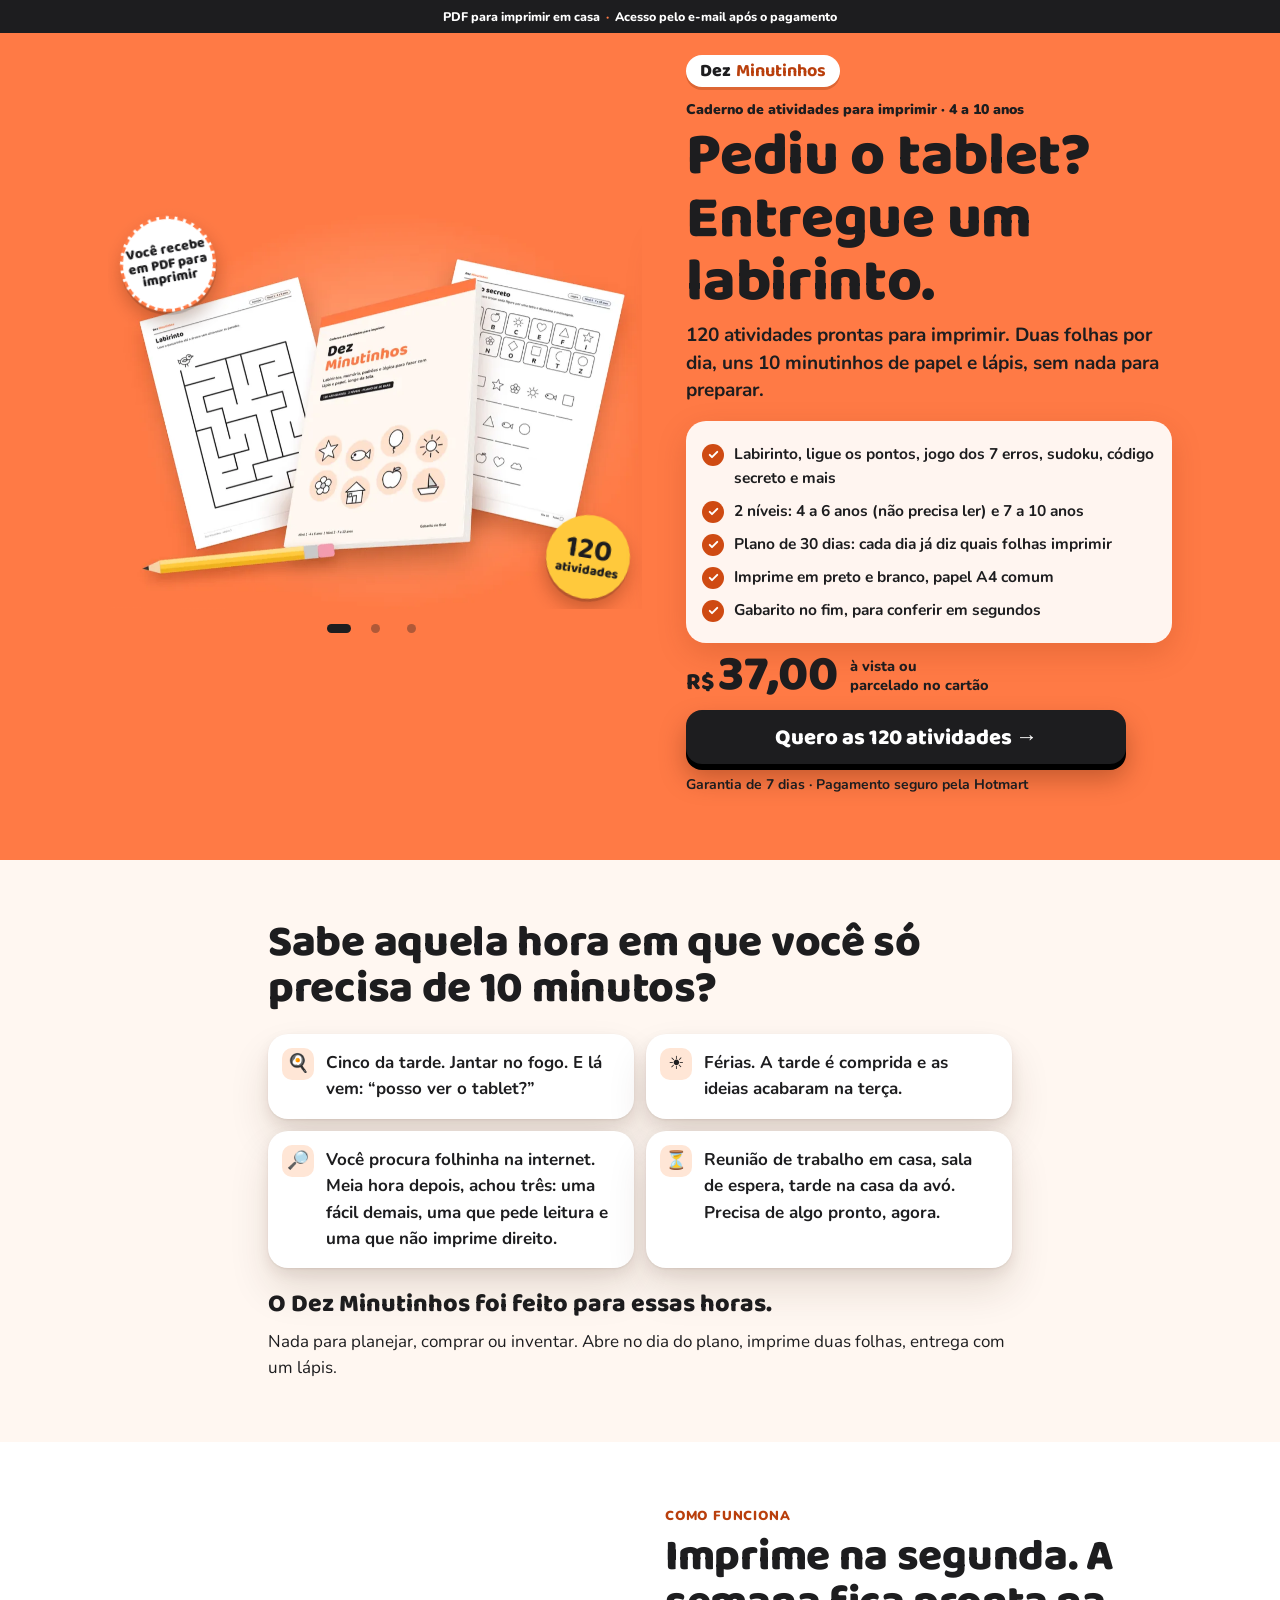
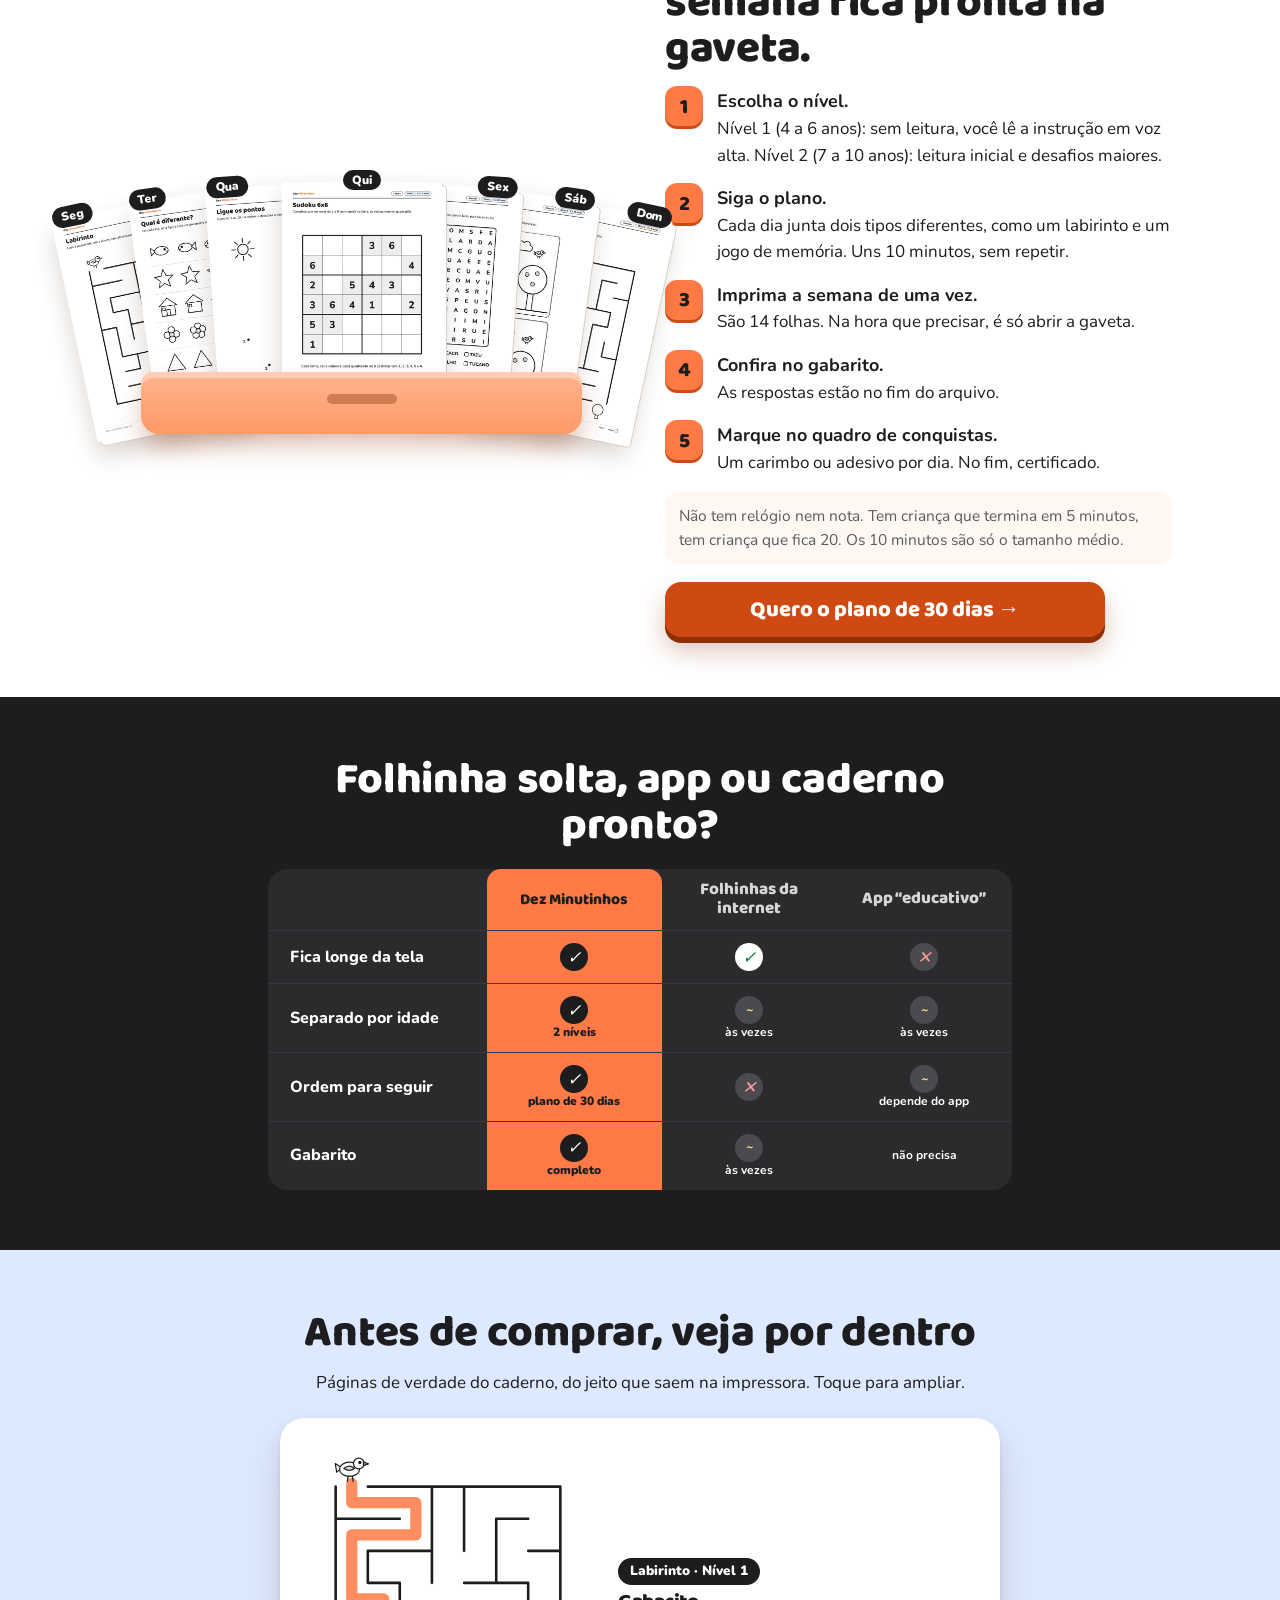
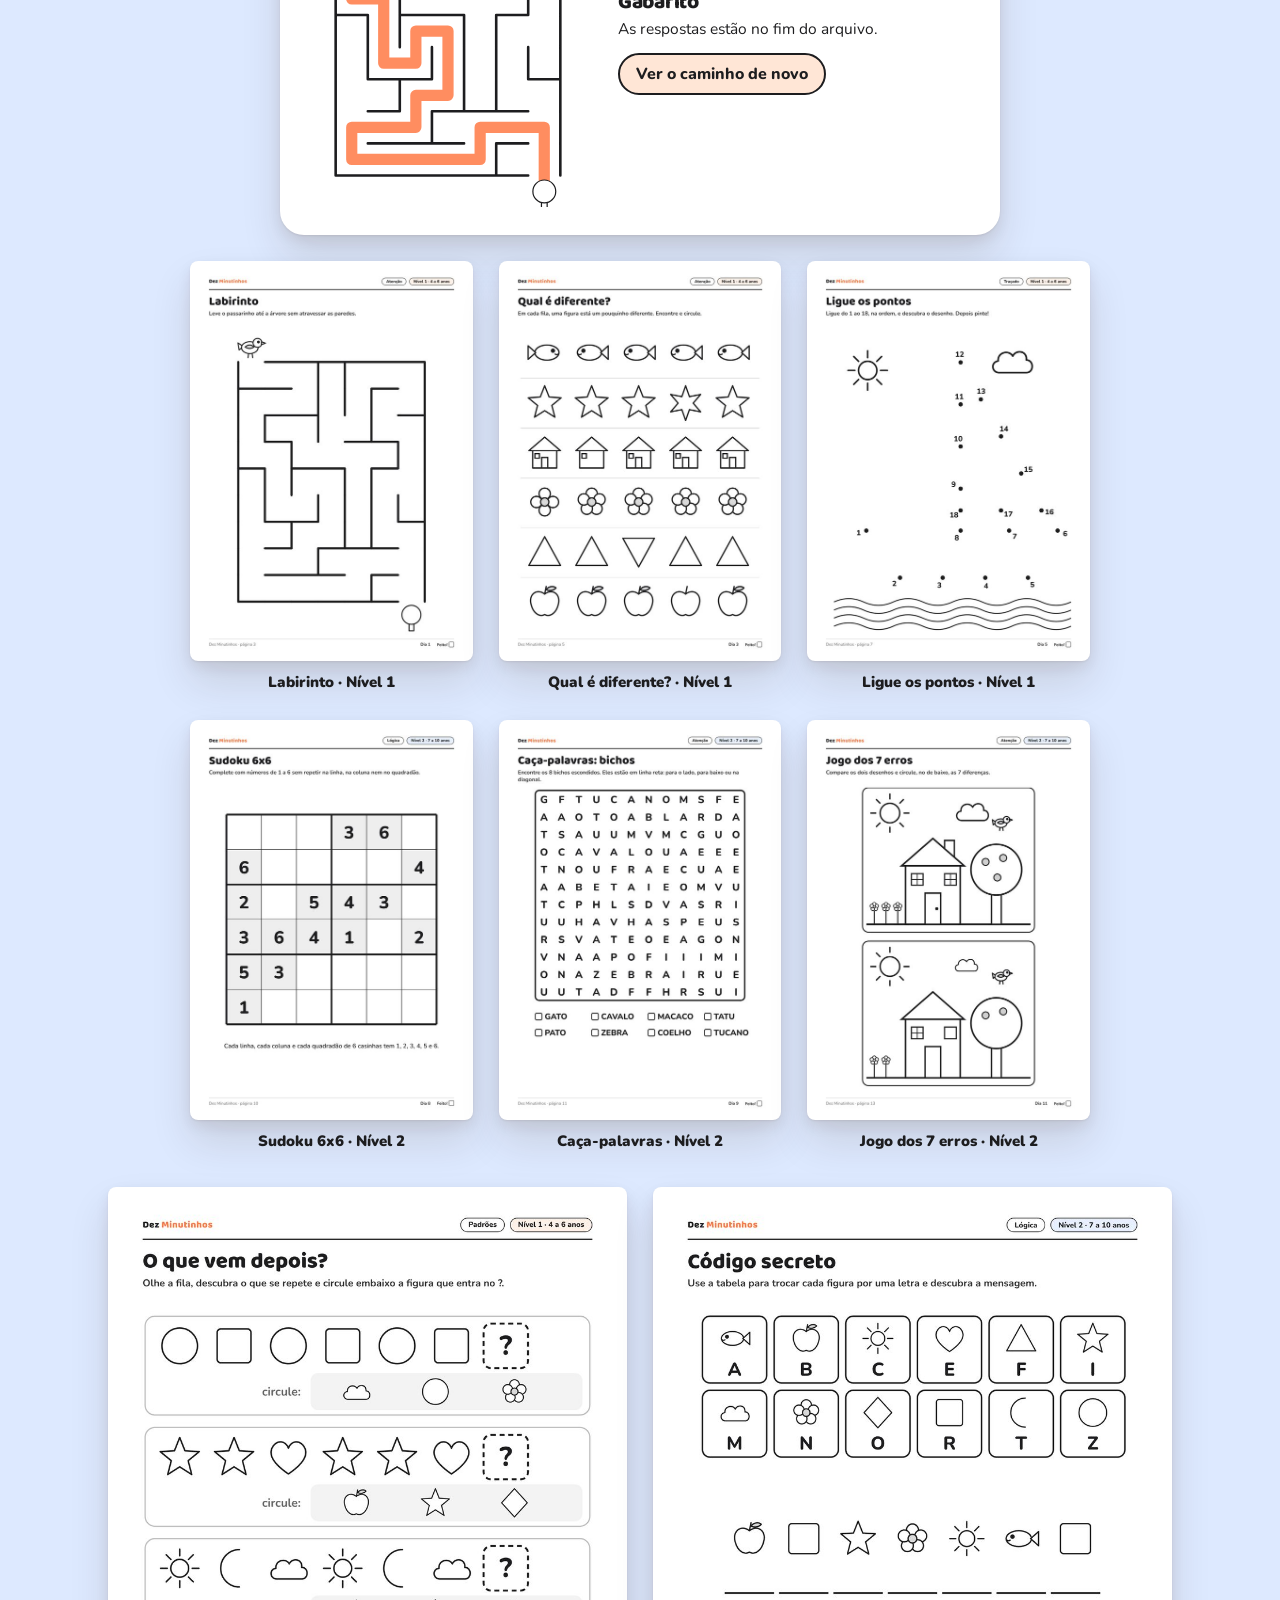
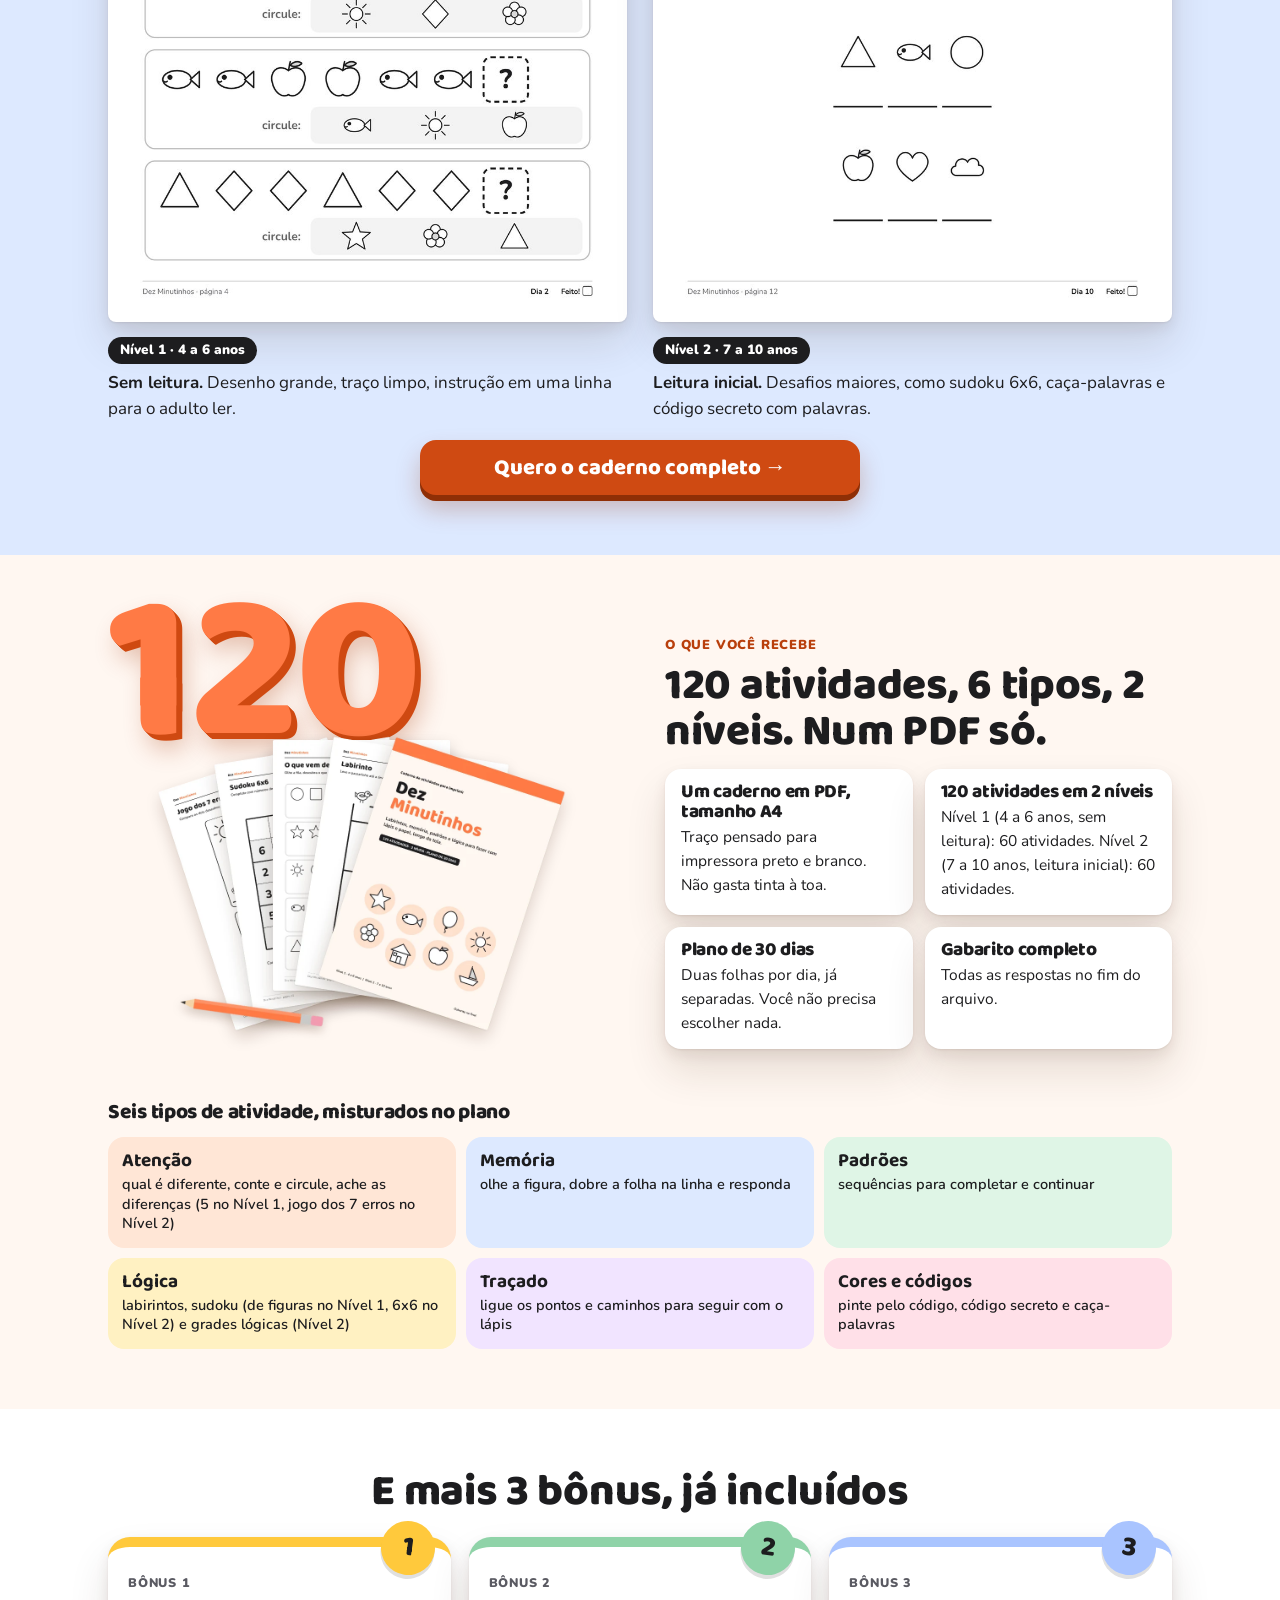
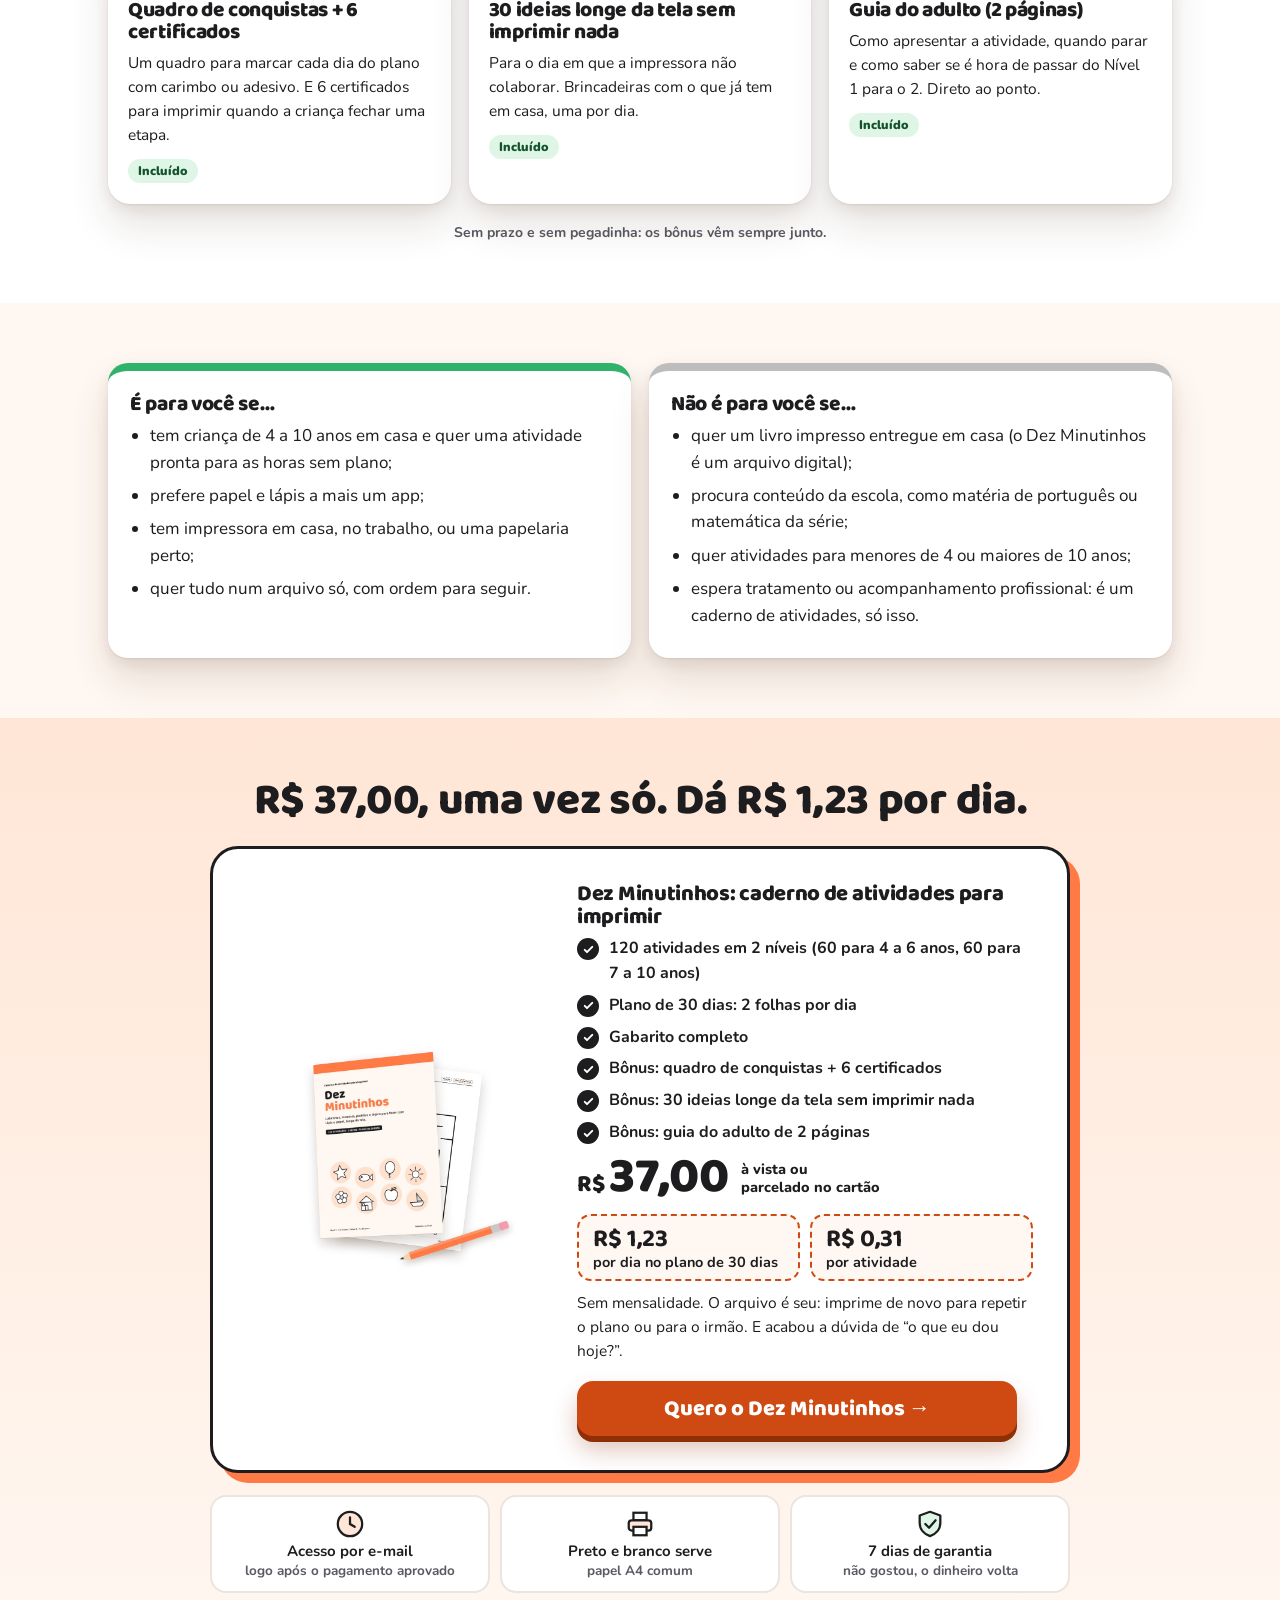
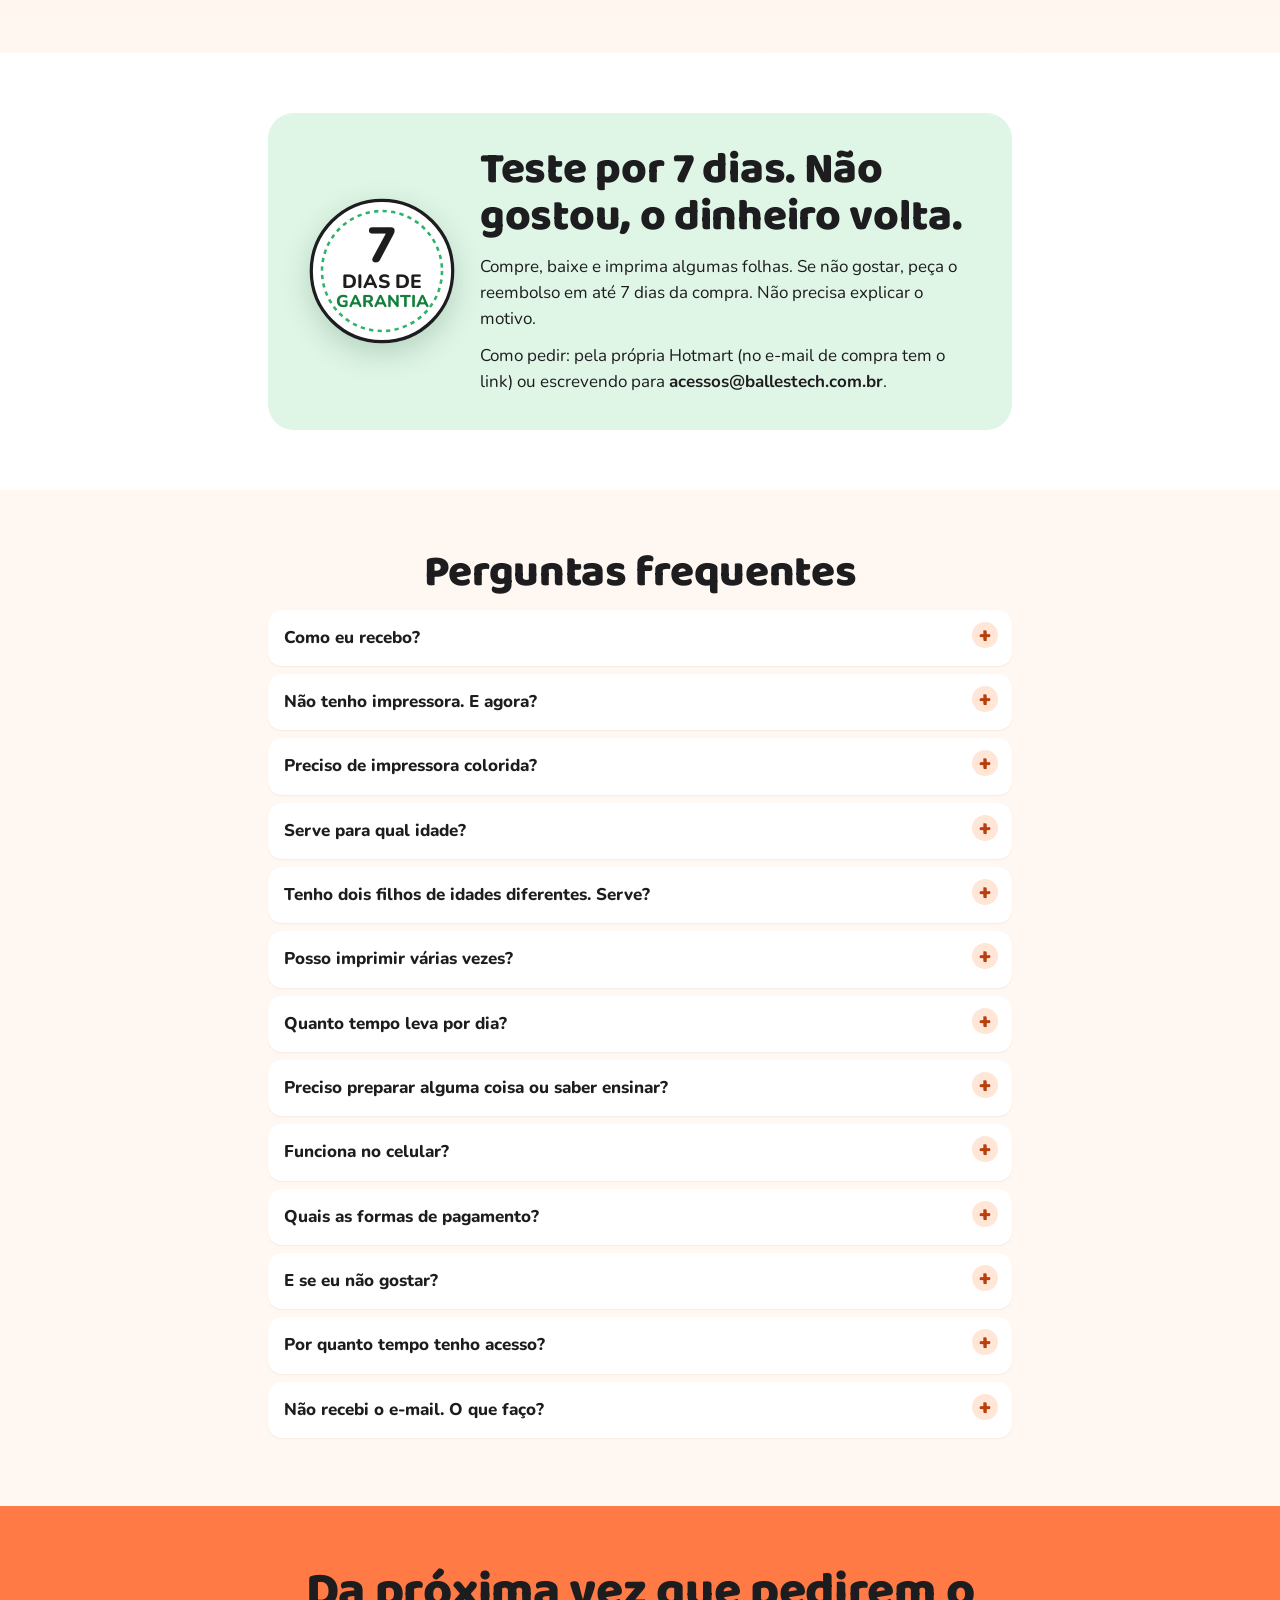
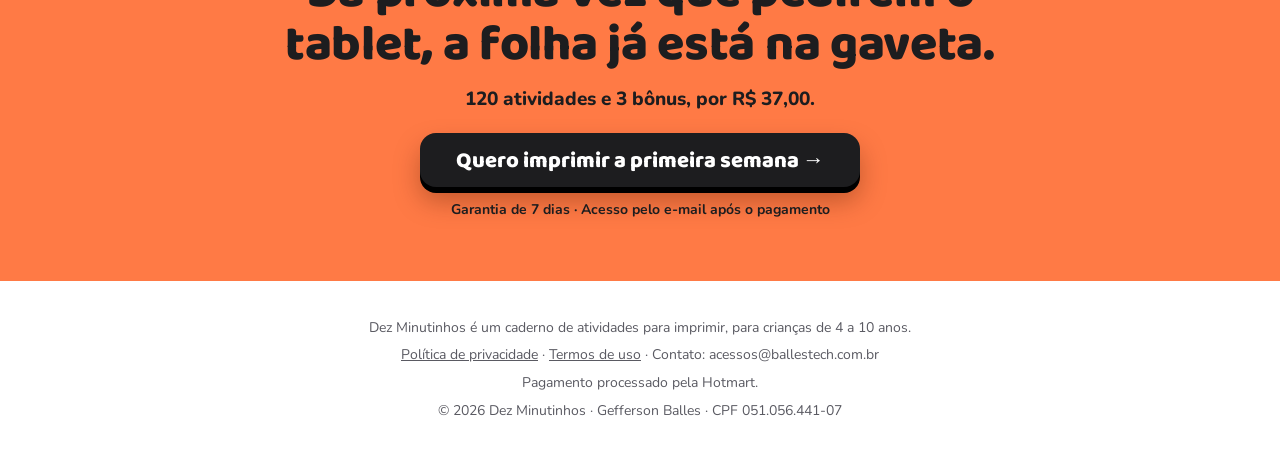
==== publicado/dez-minutinhos/index.html @ 77dcc43b "Dez Minutinhos: ajustes do Portão 2 (textos, LGPD, capas dos bumps, imagens Hotmart) Co-Authored-By:" ====
<!doctype html>
<html lang="pt-BR">
<head>
<meta charset="utf-8">
<meta name="viewport" content="width=device-width, initial-scale=1">
<title>Dez Minutinhos · 120 atividades para imprimir</title>
<meta name="description" content="Caderno em PDF com 120 atividades para imprimir em casa, em 2 níveis (4 a 6 e 7 a 10 anos), com plano de 30 dias e gabarito.">
<meta name="robots" content="noindex">
<meta property="og:title" content="Dez Minutinhos · 120 atividades para imprimir">
<meta property="og:description" content="Pediu o tablet? Entregue um labirinto. PDF para imprimir em casa, 2 níveis, plano de 30 dias.">
<meta property="og:image" content="img/mockup-pacote.png">
<meta name="theme-color" content="#ff7a45">
<link rel="preload" href="fontes/Baloo2.woff2" as="font" type="font/woff2" crossorigin>
<link rel="preload" href="fontes/Nunito.woff2" as="font" type="font/woff2" crossorigin>
<link rel="preload" href="img/heroi.webp" as="image" type="image/webp">
<!-- PIXEL META -->
<style>
@font-face{font-family:'Baloo 2';font-weight:400 800;font-display:swap;src:url('fontes/Baloo2.woff2') format('woff2')}
@font-face{font-family:'Nunito';font-weight:200 1000;font-display:swap;src:url('fontes/Nunito.woff2') format('woff2')}
:root{--lar:#ff7a45;--lar-esc:#cf4a12;--lar-txt:#b93f0c;--tinta:#1d1d1f;--cinza:#5a5a62;--creme:#fff7f1;--pes:#ffe6d6;--azul:#dde9ff;--menta:#dff5e6;--ama:#ffc93c;--borda:#ece4dd;--r:20px;
--sombra:0 1px 2px rgba(60,30,10,.08),0 6px 14px rgba(60,30,10,.08),0 22px 40px rgba(60,30,10,.12)}
*{box-sizing:border-box;margin:0;padding:0}
html{scroll-behavior:smooth;-webkit-text-size-adjust:100%}
body{font-family:'Nunito',system-ui,sans-serif;color:var(--tinta);background:#fff;font-size:17px;line-height:1.55;-webkit-font-smoothing:antialiased;overflow-x:hidden}
body.com-barra{padding-bottom:78px}
img,video{max-width:100%;height:auto;display:block}
.cont{max-width:1100px;margin:0 auto;padding:0 18px}
.estreito{max-width:780px}
h1,h2,h3{font-family:'Baloo 2',system-ui,sans-serif;line-height:1.05;letter-spacing:-.3px}
h2{font-size:clamp(29px,6.4vw,44px);font-weight:800;margin-bottom:14px}
h3{font-size:21px;font-weight:800}
p+p{margin-top:10px}
section{padding:60px 0;position:relative}
.centro{text-align:center}
.sobre{display:inline-block;font-weight:900;font-size:13px;letter-spacing:.8px;text-transform:uppercase;color:var(--lar-txt);margin-bottom:8px}
.creme{background:var(--creme)}
/* botões */
.botao{display:block;width:100%;max-width:440px;text-align:center;background:var(--lar-esc);color:#fff;text-decoration:none;font-family:'Baloo 2';font-weight:800;font-size:clamp(18.5px,4.9vw,22px);line-height:1.2;padding:15px 12px 13px;border-radius:16px;margin-top:18px;box-shadow:0 6px 0 #8f2f06,0 14px 24px rgba(143,47,6,.28);transition:transform .1s,box-shadow .1s}
.botao::after{content:" →"}
.botao:active{transform:translateY(5px);box-shadow:0 1px 0 #8f2f06}
.botao.esc{background:var(--tinta);box-shadow:0 6px 0 #000,0 14px 26px rgba(80,25,0,.35)}
.botao.esc:active{box-shadow:0 1px 0 #000}
.centro .botao{margin-left:auto;margin-right:auto}
.nota{font-size:14px;color:var(--cinza);font-weight:700;margin-top:12px}
.nota span{white-space:nowrap}
.check{list-style:none}
.check li{position:relative;padding-left:32px;margin:9px 0;font-weight:700}
.check li::before{content:"";position:absolute;left:0;top:2px;width:22px;height:22px;border-radius:50%;background:var(--tinta) url("data:image/svg+xml,%3Csvg xmlns='http://www.w3.org/2000/svg' viewBox='0 0 20 20'%3E%3Cpath d='M5 10.5l3 3 7-7' fill='none' stroke='white' stroke-width='2.6' stroke-linecap='round' stroke-linejoin='round'/%3E%3C/svg%3E") center/15px no-repeat}
/* faixa */
.faixa{background:var(--tinta);color:#fff;font-size:12.5px;font-weight:800;padding:7px 8px;text-align:center;white-space:nowrap;overflow:hidden;text-overflow:ellipsis}
.faixa i{font-style:normal;color:var(--lar);margin:0 6px}
/* topo */
.hero{background:var(--lar);padding:12px 0 34px;overflow:hidden}
.marca{display:inline-flex;background:#fff;border-radius:99px;padding:3px 14px 1px;font-family:'Baloo 2';font-weight:800;font-size:18px;box-shadow:0 3px 0 rgba(120,40,0,.25)}
.marca b{color:var(--lar-txt);margin-left:5px}
.hgrade{display:grid;gap:0 44px;grid-template-areas:"marca" "sobre" "h1" "sub" "gal" "compra" "lista";align-items:start}
.hgrade>*{min-width:0}
.hero .marca{grid-area:marca;justify-self:start;margin-bottom:12px}
.hero .sobre{grid-area:sobre;color:var(--tinta);font-size:14px;letter-spacing:0;text-transform:none;margin:0 0 4px}
.hero h1{grid-area:h1;font-size:clamp(33px,8.6vw,60px);font-weight:800}
.hero .sub{grid-area:sub;font-size:16.5px;font-weight:700;margin-top:8px;line-height:1.45}
.galeria{grid-area:gal;margin:10px -18px 0;position:relative}
.compra{grid-area:compra}
.hero .check{grid-area:lista;margin-top:22px;background:rgba(255,255,255,.92);border-radius:var(--r);padding:12px 16px;box-shadow:0 10px 30px rgba(120,40,0,.18)}
.hero .check li{font-size:15.5px}
.hero .check li::before{background-color:var(--lar-esc)}
@media(min-width:900px){
 .hero{padding:22px 0 64px}
 .hgrade{grid-template-columns:1.1fr 1fr;grid-template-areas:"gal marca" "gal sobre" "gal h1" "gal sub" "gal lista" "gal compra" "gal ."}
 .galeria{margin:0}
 .hero .check{margin-top:16px}
 .hero .sub{font-size:19px}
 .galeria{align-self:center}
}
.trilho{display:flex;overflow-x:auto;scroll-snap-type:x mandatory;scrollbar-width:none;overscroll-behavior-x:contain}
.trilho::-webkit-scrollbar{display:none}
.trilho>figure{flex:0 0 100%;scroll-snap-align:center;aspect-ratio:4/3;max-height:300px;display:flex;align-items:center;justify-content:center;position:relative;perspective:900px}
@media(min-width:900px){.trilho>figure{max-height:none}}
.trilho .pag{max-height:88%;width:auto;border-radius:6px;box-shadow:0 22px 40px rgba(110,35,0,.35);cursor:zoom-in}
.trilho video{max-height:92%;width:auto;border-radius:14px;box-shadow:0 22px 40px rgba(110,35,0,.3)}
.tilt{width:100%;height:100%;transform:rotateX(var(--rx,6deg)) rotateY(var(--ry,-10deg));transition:transform .5s cubic-bezier(.2,.8,.2,1);will-change:transform}
.tilt img{width:100%;height:100%;object-fit:contain;animation:flutua 5s ease-in-out infinite}
@keyframes flutua{50%{transform:translateY(-6px)}}
.adesivo{position:absolute;z-index:2;font-family:'Baloo 2';font-weight:800;line-height:1.05;text-align:center;border-radius:50%;display:flex;align-items:center;justify-content:center;box-shadow:0 3px 0 rgba(0,0,0,.15),0 10px 18px rgba(80,25,0,.3)}
.ad-pdf{left:12px;top:8px;width:96px;height:96px;background:#fff;font-size:14px;transform:rotate(-10deg);border:3px dashed var(--lar)}
.ad-120{right:12px;bottom:10px;width:84px;height:84px;background:var(--ama);font-size:13px;transform:rotate(9deg)}
.ad-120 b{display:block;font-size:30px;line-height:.9}
.pontos{display:flex;justify-content:center;gap:8px;margin-top:6px}
.pontos button{width:28px;height:28px;border:0;background:none;cursor:pointer;display:flex;align-items:center;justify-content:center}
.pontos button::after{content:"";width:9px;height:9px;border-radius:9px;background:rgba(29,29,31,.35);transition:width .2s}
.pontos button[aria-current=true]::after{width:24px;background:var(--tinta)}
.preco-linha{display:flex;align-items:flex-end;gap:12px;margin-top:10px;flex-wrap:wrap}
.valor{font-family:'Baloo 2';font-weight:800;font-size:50px;line-height:.9}
.valor small{font-size:24px;margin-right:3px}
.cond{font-weight:800;font-size:14.5px;line-height:1.25;padding-bottom:4px}
.hero .botao{margin-top:12px}
.hero .nota{color:var(--tinta);margin-top:10px}
/* situações */
.situacoes{display:grid;gap:12px;margin:22px 0}
@media(min-width:760px){.situacoes{grid-template-columns:1fr 1fr}}
.situacoes p{background:#fff;border-radius:var(--r);padding:16px 18px 16px 58px;margin:0;font-weight:700;position:relative;box-shadow:var(--sombra)}
.situacoes p::before{content:attr(data-i);position:absolute;left:14px;top:14px;width:32px;height:32px;border-radius:10px;background:var(--pes);display:flex;align-items:center;justify-content:center;font-size:18px}
.destaque{font-family:'Baloo 2';font-size:25px;font-weight:800;line-height:1.15}
/* como funciona / semana */
.dois{display:grid;gap:30px;align-items:center}
.dois>*{min-width:0}
@media(min-width:900px){.dois{grid-template-columns:1fr 1fr;gap:50px}}
.semana{position:relative;height:230px;margin:0 auto;max-width:480px;--esp:33px;--w:100px}
@media(min-width:900px){.semana{height:330px;--esp:62px;--w:160px}}
.semana .f{position:absolute;bottom:26px;left:50%;width:var(--w);margin-left:calc(var(--w) / -2);transform-origin:50% 100%;transition:transform .8s cubic-bezier(.2,.8,.2,1),opacity .5s;transform:translateY(40px);opacity:0}
.semana .f img{border-radius:4px;box-shadow:4px 4px 0 #fff,4px 4px 0 1px #d8cfc6,0 14px 24px rgba(60,30,10,.2);background:#fff}
.semana .f span{position:absolute;top:-12px;left:50%;transform:translateX(-50%);background:var(--tinta);color:#fff;font-weight:900;font-size:12px;border-radius:99px;padding:1px 9px}
.semana.ver .f{opacity:1;transform:translateX(calc((var(--i) - 3) * var(--esp))) translateY(calc(var(--d) * 1px)) rotate(calc((var(--i) - 3) * 4deg))}
.semana .f:nth-child(1){--i:0;--d:18;z-index:1}.semana .f:nth-child(2){--i:1;--d:8;z-index:2}.semana .f:nth-child(3){--i:2;--d:2;z-index:3}.semana .f:nth-child(4){--i:3;--d:0;z-index:4}.semana .f:nth-child(5){--i:4;--d:2;z-index:3}.semana .f:nth-child(6){--i:5;--d:8;z-index:2}.semana .f:nth-child(7){--i:6;--d:18;z-index:1}
.semana .f:nth-child(-n+3) span{left:2px;transform:none}.semana .f:nth-child(n+5) span{left:auto;right:2px;transform:none}
.gaveta{position:absolute;left:4%;right:4%;bottom:0;height:62px;border-radius:12px 12px 18px 18px;background:linear-gradient(#ffb48f,#ff9a66);box-shadow:inset 0 6px 0 rgba(255,255,255,.35),0 14px 24px rgba(160,60,10,.25);z-index:5}
.gaveta::after{content:"";position:absolute;left:50%;top:22px;width:70px;height:10px;margin-left:-35px;border-radius:9px;background:rgba(120,40,0,.35)}
.passos{list-style:none;counter-reset:p}
.passos li{counter-increment:p;position:relative;padding-left:52px;margin:16px 0}
.passos li::before{content:counter(p);position:absolute;left:0;top:-2px;width:38px;height:38px;border-radius:12px;background:var(--lar);color:var(--tinta);font-family:'Baloo 2';font-weight:800;font-size:21px;display:flex;align-items:center;justify-content:center;padding-top:2px;box-shadow:0 3px 0 var(--lar-esc)}
.passos b{display:block;font-size:18px}
.obs{color:var(--cinza);background:var(--creme);border-radius:14px;padding:12px 14px;font-size:15.5px}
.video{margin-top:26px;border-radius:var(--r);overflow:hidden;background:var(--creme);box-shadow:var(--sombra)}
/* comparativo */
.escuro{background:var(--tinta);color:#fff}
.escuro .sobre{color:var(--lar)}
.comp{display:grid;grid-template-columns:1.25fr 1fr 1fr 1fr;margin-top:20px;border-radius:var(--r);overflow:hidden;background:#2b2b2e;font-size:14px;font-weight:800;text-align:center}
.comp>div{padding:12px 6px;border-bottom:1px solid #3a3a3e;display:flex;flex-direction:column;align-items:center;justify-content:center;gap:2px;min-width:0}
.comp .r{text-align:left;align-items:flex-start;padding-left:14px;font-size:14.5px}
.comp .cab{font-family:'Baloo 2';font-size:14.5px;line-height:1.1;color:#d6d6d6}
.comp .nos{background:var(--lar);color:var(--tinta)}
.comp .cab.nos{border-radius:14px 14px 0 0;font-size:15.5px}
.comp>div:nth-last-child(-n+4){border-bottom:0}
.si,.no,.av{width:28px;height:28px;border-radius:50%;display:flex;align-items:center;justify-content:center;font-size:17px;line-height:1}
.si{background:#fff;color:#14803c}.nos .si{background:var(--tinta);color:#fff}
.no{background:#4a4a4f;color:#ff9b9b}
.av{background:#4a4a4f;color:#ffd77a;font-size:13px}
.comp small{font-size:12px;font-weight:700;line-height:1.15}
.comp .nos small{font-weight:900}
@media(min-width:760px){.comp{font-size:16px}.comp .r{padding-left:22px;font-size:16px}.comp .cab{font-size:17px}}
/* por dentro */
.azul{background:var(--azul)}
.lab{display:grid;gap:14px 30px;align-items:center;background:#fff;border-radius:24px;padding:20px;box-shadow:var(--sombra);margin:22px auto 0;max-width:720px}
@media(min-width:760px){.lab{grid-template-columns:280px 1fr;padding:28px}}
.lab svg{width:100%;max-width:250px;margin:0 auto;display:block}
.lab p{font-size:15.5px;margin-top:4px}
.lab .sol{stroke-dasharray:1;stroke-dashoffset:1;opacity:.85}
.lab.ver .sol{transition:stroke-dashoffset 3.2s ease-in-out .3s;stroke-dashoffset:0}
.ver-gab{font:800 16px 'Nunito';background:var(--pes);border:2px solid var(--tinta);border-radius:99px;padding:8px 16px;margin-top:12px;cursor:pointer;color:var(--tinta)}
.carrossel{display:flex;gap:16px;overflow-x:auto;scroll-snap-type:x mandatory;padding:26px 18px 18px;margin:0 -18px;scrollbar-width:none;perspective:1200px}
.carrossel::-webkit-scrollbar{display:none}
.carrossel a{flex:0 0 80%;scroll-snap-align:center;text-decoration:none;color:var(--tinta)}
.carrossel img{border-radius:8px;background:#fff;box-shadow:var(--sombra)}
.carrossel span{display:block;font-weight:900;font-size:15px;margin-top:10px;text-align:center}
@media(min-width:760px){.carrossel{display:grid;grid-template-columns:repeat(3,1fr);gap:26px;overflow:visible;margin:0 auto;padding:26px 0 0;max-width:900px}}
.dica{font-size:13.5px;font-weight:800;color:var(--cinza);text-align:center}
@media(min-width:760px){.dica{display:none}}
.niveis{display:grid;gap:26px;margin-top:34px}
@media(min-width:760px){.niveis{grid-template-columns:1fr 1fr}}
.niveis img{border-radius:8px;box-shadow:var(--sombra);margin-bottom:14px;cursor:zoom-in;background:#fff}
.tag{display:inline-block;font-weight:900;font-size:13.5px;border-radius:99px;padding:3px 12px;margin-bottom:6px;background:var(--tinta);color:#fff}
/* recebe */
.cento{font-family:'Baloo 2';font-weight:800;font-size:clamp(120px,36vw,210px);line-height:.8;color:var(--lar);text-shadow:1px 1px 0 var(--lar-esc),2px 2px 0 var(--lar-esc),3px 3px 0 var(--lar-esc),4px 4px 0 var(--lar-esc),5px 5px 0 var(--lar-esc),6px 6px 0 var(--lar-esc),8px 14px 24px rgba(160,50,0,.3);letter-spacing:-4px}
.cento-l{font-family:'Baloo 2';font-weight:800;font-size:22px;line-height:1.1;margin-top:10px}
.pacote{position:relative}
.pacote .cento{position:absolute;left:0;top:-24px;z-index:1}
.pacote img{position:relative;z-index:2;margin-top:70px}
.cartoes{display:grid;gap:12px;margin-top:6px}
@media(min-width:620px){.cartoes{grid-template-columns:1fr 1fr}}
.cartoes div{background:#fff;border-radius:16px;padding:14px 16px;box-shadow:var(--sombra)}
.cartoes h3{font-size:19px;margin-bottom:2px}
.cartoes p{font-size:15.5px}
.tipos{display:grid;grid-template-columns:1fr 1fr;gap:10px;margin-top:14px}
@media(min-width:760px){.tipos{grid-template-columns:repeat(3,1fr)}}
.tipos div{border-radius:16px;padding:14px;font-size:14.5px;font-weight:600;line-height:1.35}
.tipos b{display:block;font-family:'Baloo 2';font-size:19px;line-height:1.1;margin-bottom:3px}
.tipos div:nth-child(1){background:var(--pes)}.tipos div:nth-child(2){background:var(--azul)}.tipos div:nth-child(3){background:var(--menta)}.tipos div:nth-child(4){background:#fff1c2}.tipos div:nth-child(5){background:#f1e4ff}.tipos div:nth-child(6){background:#ffe0e8}
/* bônus */
.bonus{display:grid;gap:18px;margin-top:22px}
@media(min-width:800px){.bonus{grid-template-columns:repeat(3,1fr)}}
.bonus>div{position:relative;background:#fff;border-radius:22px;padding:22px 20px 20px;box-shadow:var(--sombra);border-top:10px solid var(--c)}
.bonus .n{position:absolute;right:16px;top:-26px;width:54px;height:54px;border-radius:50%;background:var(--c);display:flex;align-items:center;justify-content:center;font-family:'Baloo 2';font-weight:800;font-size:28px;box-shadow:0 4px 0 rgba(0,0,0,.12);transform:rotate(8deg)}
.bonus .rot{font-weight:900;color:var(--cinza);font-size:12.5px;text-transform:uppercase;letter-spacing:.8px}
.bonus h3{margin:4px 0 8px}
.bonus p{font-size:15.5px}
.incluso{display:inline-block;background:var(--menta);color:#14532d;font-weight:900;font-size:12.5px;border-radius:99px;padding:2px 10px;margin-top:12px}
/* para quem */
.quem{display:grid;gap:18px}
@media(min-width:760px){.quem{grid-template-columns:1fr 1fr}}
.quem>div{border-radius:var(--r);padding:22px;box-shadow:var(--sombra)}
.quem .sim{background:#fff;border-top:8px solid #2fb36b}.quem .nao{background:#fff;border-top:8px solid #bdbdbd}
.quem h3{margin-bottom:8px}
.quem ul{padding-left:20px}.quem li{margin:7px 0}
/* oferta */
.oferta-sec{background:linear-gradient(var(--pes),var(--creme))}
.oferta{background:#fff;border:3px solid var(--tinta);border-radius:28px;padding:22px 20px 24px;box-shadow:10px 10px 0 var(--lar);display:grid;gap:8px 30px;max-width:860px;margin:22px auto 0}
.oferta>*{min-width:0}
@media(min-width:800px){.oferta{grid-template-columns:300px 1fr;padding:34px;align-items:center}}
.oferta .capa{perspective:900px;max-width:240px;margin:0 auto}@media(min-width:800px){.oferta .capa{max-width:300px}}
.oferta h3{font-size:22px;margin-bottom:6px}
.oferta .check li{font-size:16px;margin:7px 0}
.ancora{display:flex;gap:10px;flex-wrap:wrap;margin:14px 0 4px}
.ancora div{flex:1 1 0;min-width:0;background:var(--creme);border:2px dashed var(--lar-esc);border-radius:14px;padding:8px 14px;font-weight:700;font-size:14.5px;line-height:1.2}
.ancora b{font-family:'Baloo 2';font-size:25px;display:block}
.oferta .frase{font-size:15.5px;margin-top:10px}
.selos{display:grid;grid-template-columns:repeat(3,1fr);gap:10px;max-width:860px;margin:22px auto 0}
.selo{background:#fff;border:2px solid var(--borda);border-radius:16px;padding:12px 8px;text-align:center;font-size:13.5px;font-weight:700;color:var(--cinza);line-height:1.3}
.selo svg{width:30px;height:30px;margin:0 auto 4px;display:block}
.selo b{display:block;color:var(--tinta);font-size:15px;line-height:1.15;margin-bottom:2px}
/* garantia */
.garantia{display:grid;gap:18px;align-items:center;border-radius:26px;background:var(--menta);padding:26px}
@media(min-width:760px){.garantia{grid-template-columns:160px 1fr;padding:34px}}
.selo-g{width:150px;height:150px;margin:0 auto;filter:drop-shadow(0 10px 14px rgba(20,80,40,.2))}
/* faq */
details{background:#fff;border-radius:14px;margin:8px 0;box-shadow:0 1px 2px rgba(60,30,10,.06)}
summary{cursor:pointer;list-style:none;font-weight:800;font-size:17px;padding:15px 46px 15px 16px;position:relative}
summary::-webkit-details-marker{display:none}
summary::after{content:"+";position:absolute;right:14px;top:12px;width:26px;height:26px;border-radius:50%;background:var(--pes);font-family:'Baloo 2';font-size:22px;line-height:28px;text-align:center;color:var(--lar-txt)}
details[open] summary::after{content:"–"}
details>div{padding:0 16px 16px;color:#333}
details ul{padding-left:20px;margin:6px 0}
/* final */
.final{background:var(--lar);overflow:hidden}
.final h2{font-size:clamp(31px,7vw,50px)}
.final .linha{font-weight:800;font-size:19px}
.final .nota{color:var(--tinta)}
footer{padding:30px 0 34px;font-size:14px;color:var(--cinza);text-align:center}
footer a{color:var(--cinza)}
footer p{margin:6px 0}
/* barra */
.barra{position:fixed;left:0;right:0;bottom:0;background:#fff;border-top:1px solid var(--borda);box-shadow:0 -8px 24px rgba(0,0,0,.1);padding:9px 14px calc(9px + env(safe-area-inset-bottom));display:flex;align-items:center;gap:12px;z-index:9;transform:translateY(110%);transition:transform .25s}
.barra.ver{transform:none}
.barra .v{font-family:'Baloo 2';font-weight:800;font-size:25px;line-height:1;white-space:nowrap}
.barra .v small{display:block;font-family:'Nunito';font-size:11.5px;font-weight:800;color:var(--cinza);margin-top:2px}
.barra .botao{margin:0;padding:12px 10px 10px;font-size:19px;box-shadow:0 4px 0 #8f2f06;flex:1}
@media(min-width:900px){.barra{display:none}body.com-barra{padding-bottom:0}}
/* zoom */
#zoom{border:0;padding:0;background:transparent;max-width:100vw;max-height:100vh;width:100%;height:100%;margin:0}
#zoom::backdrop{background:rgba(20,14,10,.88)}
#zoom[open]{display:flex;align-items:center;justify-content:center}
#zoom img{max-width:94vw;max-height:88vh;width:auto;border-radius:6px;background:#fff}
#zoom button{position:fixed;top:12px;right:12px;font:900 16px 'Nunito';background:#fff;border:0;border-radius:99px;padding:10px 16px;cursor:pointer}
/* entradas */
.js .rev{opacity:0;transform:translateY(26px);transition:opacity .7s,transform .7s cubic-bezier(.2,.8,.2,1)}
.js .abre{opacity:0;transform:rotateY(-70deg);transform-origin:0 50%;transition:opacity .6s,transform .9s cubic-bezier(.2,.8,.2,1)}
.js .rev.ver,.js .abre.ver{opacity:1;transform:none}
.carrossel a:nth-child(2){transition-delay:.12s}.carrossel a:nth-child(3){transition-delay:.24s}.carrossel a:nth-child(5){transition-delay:.12s}.carrossel a:nth-child(6){transition-delay:.24s}
@media(prefers-reduced-motion:reduce){html{scroll-behavior:auto}*,*::before,*::after{animation:none!important;transition:none!important}
.js .rev,.js .abre,.semana .f{opacity:1!important;transform:none}.semana.ver .f,.semana .f{transform:translateX(calc((var(--i) - 3) * var(--esp))) translateY(calc(var(--d) * 1px)) rotate(calc((var(--i) - 3) * 4deg))}.tilt{transform:none!important}.lab .sol{stroke-dashoffset:0}}
</style>
</head>
<body>
<script>document.documentElement.className='js'</script>

<div class="faixa">PDF para imprimir em casa<i>·</i>Acesso pelo e-mail após o pagamento</div>

<header class="hero">
  <div class="cont hgrade">
    <div class="marca">Dez<b>Minutinhos</b></div>
    <p class="sobre">Caderno de atividades para imprimir · 4 a 10 anos</p>
    <h1>Pediu o tablet? Entregue um labirinto.</h1>
    <p class="sub">120 atividades prontas para imprimir. Duas folhas por dia, uns 10 minutinhos de papel e lápis, sem nada para preparar.</p>
    <div class="galeria">
      <div class="trilho" id="trilho">
        <figure>
          <div class="tilt" id="tilt"><img src="img/heroi.webp" width="960" height="720" alt="Caderno Dez Minutinhos impresso, com uma folha de labirinto e uma de código secreto" fetchpriority="high"></div>
          <div class="adesivo ad-pdf">Você recebe em PDF para imprimir</div>
          <div class="adesivo ad-120"><span><b>120</b>atividades</span></div>
        </figure>
        <figure><video muted loop playsinline preload="none" poster="img/folheando-poster.jpg" aria-label="O caderno Dez Minutinhos sendo folheado"><source src="img/folheando.mp4" type="video/mp4"></video></figure>
        <figure><img class="pag" data-zoom src="img/amostra-nivel2.jpg" width="900" height="1274" alt="Página de atividade do Nível 2, para 7 a 10 anos" loading="lazy"></figure>
      </div>
      <div class="pontos" id="pontos"><button aria-label="Caderno" aria-current="true"></button><button aria-label="Caderno sendo folheado"></button><button aria-label="Página do Nível 2"></button></div>
    </div>
    <div class="compra" id="compra-topo">
      <div class="preco-linha"><div class="valor"><small>R$</small>37,00</div><div class="cond">à vista ou<br>parcelado no cartão</div></div>
      <a class="botao esc" href="#preco">Quero as 120 atividades</a>
      <p class="nota"><span>Garantia de 7 dias</span> · <span>Pagamento seguro pela Hotmart</span></p>
    </div>
    <ul class="check">
      <li>Labirinto, ligue os pontos, jogo dos 7 erros, sudoku, código secreto e mais</li>
      <li>2 níveis: 4 a 6 anos (não precisa ler) e 7 a 10 anos</li>
      <li>Plano de 30 dias: cada dia já diz quais folhas imprimir</li>
      <li>Imprime em preto e branco, papel A4 comum</li>
      <li>Gabarito no fim, para conferir em segundos</li>
    </ul>
  </div>
</header>

<section class="creme">
  <div class="cont estreito">
    <h2 class="rev">Sabe aquela hora em que você só precisa de 10 minutos?</h2>
    <div class="situacoes">
      <p class="rev" data-i="🍳">Cinco da tarde. Jantar no fogo. E lá vem: “posso ver o tablet?”</p>
      <p class="rev" data-i="☀️">Férias. A tarde é comprida e as ideias acabaram na terça.</p>
      <p class="rev" data-i="🔎">Você procura folhinha na internet. Meia hora depois, achou três: uma fácil demais, uma que pede leitura e uma que não imprime direito.</p>
      <p class="rev" data-i="⏳">Reunião de trabalho em casa, sala de espera, tarde na casa da avó. Precisa de algo pronto, agora.</p>
    </div>
    <p class="destaque rev">O Dez Minutinhos foi feito para essas horas.</p>
    <p>Nada para planejar, comprar ou inventar. Abre no dia do plano, imprime duas folhas, entrega com um lápis.</p>
  </div>
</section>

<section>
  <div class="cont dois">
    <div>
      <div class="semana" id="semana" aria-hidden="true">
        <div class="f"><span>Seg</span><img src="img/dentro-1.jpg" width="600" height="849" alt="" loading="lazy"></div>
        <div class="f"><span>Ter</span><img src="img/dentro-2.jpg" width="600" height="849" alt="" loading="lazy"></div>
        <div class="f"><span>Qua</span><img src="img/dentro-3.jpg" width="600" height="849" alt="" loading="lazy"></div>
        <div class="f"><span>Qui</span><img src="img/dentro-4.jpg" width="600" height="849" alt="" loading="lazy"></div>
        <div class="f"><span>Sex</span><img src="img/dentro-5.jpg" width="600" height="849" alt="" loading="lazy"></div>
        <div class="f"><span>Sáb</span><img src="img/dentro-6.jpg" width="600" height="849" alt="" loading="lazy"></div>
        <div class="f"><span>Dom</span><img src="img/dentro-1.jpg" width="600" height="849" alt="" loading="lazy"></div>
        <div class="gaveta"></div>
      </div>
    </div>
    <div>
      <span class="sobre">Como funciona</span>
      <h2>Imprime na segunda. A semana fica pronta na gaveta.</h2>
      <ol class="passos">
        <li><b>Escolha o nível.</b>Nível 1 (4 a 6 anos): sem leitura, você lê a instrução em voz alta. Nível 2 (7 a 10 anos): leitura inicial e desafios maiores.</li>
        <li><b>Siga o plano.</b>Cada dia junta dois tipos diferentes, como um labirinto e um jogo de memória. Uns 10 minutos, sem repetir.</li>
        <li><b>Imprima a semana de uma vez.</b>São 14 folhas. Na hora que precisar, é só abrir a gaveta.</li>
        <li><b>Confira no gabarito.</b>As respostas estão no fim do arquivo.</li>
        <li><b>Marque no quadro de conquistas.</b>Um carimbo ou adesivo por dia. No fim, certificado.</li>
      </ol>
      <p class="obs">Não tem relógio nem nota. Tem criança que termina em 5 minutos, tem criança que fica 20. Os 10 minutos são só o tamanho médio.</p>
      <a class="botao" href="#preco">Quero o plano de 30 dias</a>
    </div>
  </div>
</section>

<section class="escuro">
  <div class="cont estreito">
    <h2 class="centro">Folhinha solta, app ou caderno pronto?</h2>
    <div class="comp rev" role="table" aria-label="Comparação entre Dez Minutinhos, folhinhas soltas da internet e app educativo">
      <div class="cab" role="columnheader"></div><div class="cab nos" role="columnheader">Dez Minutinhos</div><div class="cab" role="columnheader">Folhinhas da internet</div><div class="cab" role="columnheader">App “educativo”</div>
      <div class="r" role="rowheader">Fica longe da tela</div><div class="nos"><i class="si" aria-label="Sim">✓</i></div><div><i class="si" aria-label="Sim">✓</i></div><div><i class="no" aria-label="Não">✕</i></div>
      <div class="r" role="rowheader">Separado por idade</div><div class="nos"><i class="si" aria-label="Sim">✓</i><small>2 níveis</small></div><div><i class="av" aria-hidden="true">~</i><small>às vezes</small></div><div><i class="av" aria-hidden="true">~</i><small>às vezes</small></div>
      <div class="r" role="rowheader">Ordem para seguir</div><div class="nos"><i class="si" aria-label="Sim">✓</i><small>plano de 30 dias</small></div><div><i class="no" aria-label="Não">✕</i></div><div><i class="av" aria-hidden="true">~</i><small>depende do app</small></div>
      <div class="r" role="rowheader">Gabarito</div><div class="nos"><i class="si" aria-label="Sim">✓</i><small>completo</small></div><div><i class="av" aria-hidden="true">~</i><small>às vezes</small></div><div><small>não precisa</small></div>
    </div>
  </div>
</section>

<section class="azul" id="dentro">
  <div class="cont">
    <h2 class="centro">Antes de comprar, veja por dentro</h2>
    <p class="centro">Páginas de verdade do caderno, do jeito que saem na impressora. Toque para ampliar.</p>
    <div class="lab rev" id="lab">
      <svg viewBox="14 0 154 222" role="img" aria-label="Labirinto do Nível 1 com o caminho do gabarito"><path class="sol" d="M31.7,23L31.7,34.9 L71.2,34.9 L71.2,54.7 L31.7,54.7 L31.7,94.2 L51.4,94.2 L51.4,133.8 L71.2,133.8 L71.2,114 L91,114 L91,153.6 L71.2,153.6 L71.2,173.3 L31.7,173.3 L31.7,193.1 L110.8,193.1 L110.8,173.3 L150.3,173.3 L150.3,206" pathLength="1" fill="none" stroke="#ff7a45" stroke-width="6.9" stroke-linejoin="round" stroke-linecap="round"/><path d="M21.8 25L21.8 44.8M21.8 44.8L41.6 44.8M21.8 44.8L21.8 64.6M21.8 64.6L21.8 84.3M21.8 84.3L21.8 104.1M21.8 104.1L41.6 104.1M21.8 104.1L21.8 123.9M21.8 123.9L21.8 143.7M21.8 143.7L21.8 163.4M21.8 163.4L21.8 183.2M21.8 183.2L21.8 203M21.8 203L41.6 203M41.6 25L61.3 25M41.6 44.8L61.3 44.8M41.6 64.6L61.3 64.6M41.6 64.6L41.6 84.3M41.6 84.3L61.3 84.3M41.6 104.1L41.6 123.9M41.6 123.9L41.6 143.7M41.6 143.7L61.3 143.7M41.6 163.4L61.3 163.4M41.6 183.2L61.3 183.2M41.6 203L61.3 203M61.3 25L81.1 25M61.3 64.6L81.1 64.6M61.3 84.3L61.3 104.1M61.3 104.1L81.1 104.1M61.3 104.1L61.3 123.9M61.3 143.7L81.1 143.7M61.3 143.7L61.3 163.4M61.3 183.2L81.1 183.2M61.3 203L81.1 203M81.1 25L100.9 25M81.1 25L81.1 44.8M81.1 44.8L81.1 64.6M81.1 64.6L81.1 84.3M81.1 104.1L100.9 104.1M81.1 123.9L81.1 143.7M81.1 163.4L100.9 163.4M81.1 163.4L81.1 183.2M81.1 183.2L100.9 183.2M81.1 203L100.9 203M100.9 25L120.7 25M100.9 25L100.9 44.8M100.9 44.8L100.9 64.6M100.9 84.3L120.7 84.3M100.9 104.1L100.9 123.9M100.9 123.9L100.9 143.7M100.9 143.7L100.9 163.4M100.9 163.4L120.7 163.4M100.9 203L120.7 203M120.7 25L140.4 25M120.7 44.8L140.4 44.8M120.7 44.8L120.7 64.6M120.7 64.6L120.7 84.3M120.7 84.3L140.4 84.3M120.7 104.1L140.4 104.1M120.7 104.1L120.7 123.9M120.7 123.9L120.7 143.7M120.7 143.7L120.7 163.4M120.7 163.4L140.4 163.4M120.7 183.2L140.4 183.2M120.7 183.2L120.7 203M120.7 203L140.4 203M140.4 25L160.2 25M160.2 25L160.2 44.8M160.2 44.8L160.2 64.6M140.4 64.6L160.2 64.6M160.2 64.6L160.2 84.3M140.4 84.3L140.4 104.1M160.2 84.3L160.2 104.1M160.2 104.1L160.2 123.9M140.4 123.9L140.4 143.7M160.2 123.9L160.2 143.7M140.4 143.7L160.2 143.7M160.2 143.7L160.2 163.4M160.2 163.4L160.2 183.2M160.2 183.2L160.2 203" stroke="#1d1d1f" stroke-width="1.6" stroke-linecap="round"/><g transform="translate(20.67,2.00) scale(0.22)" fill="#fff" stroke="#1d1d1f" stroke-width="3.4" stroke-linejoin="round" stroke-linecap="round"><polygon points="22,52 4,40 8,64"/><ellipse cx="44" cy="56" rx="28" ry="20"/><circle cx="70" cy="40" r="15"/><polygon points="83,36 97,41 83,46" fill="#d9d9d9"/><circle cx="73" cy="37" r="3" fill="#1d1d1f"/><path d="M28 54 Q 44 40 58 54 Q 44 64 28 54 Z" fill="#d9d9d9"/><path d="M40 76 L 38 90 M 52 76 L 54 90" fill="none"/></g><g transform="translate(139.33,204.00) scale(0.22)" fill="#fff" stroke="#1d1d1f" stroke-width="3.4" stroke-linejoin="round" stroke-linecap="round"><rect x="42" y="58" width="16" height="36"/><circle cx="50" cy="40" r="32"/></g></svg>
      <div>
        <span class="tag">Labirinto · Nível 1</span>
        <h3>Gabarito</h3>
        <p>As respostas estão no fim do arquivo.</p>
        <button class="ver-gab" id="ver-gab" type="button">Ver o caminho de novo</button>
      </div>
    </div>
    <div class="carrossel">
      <a class="abre" href="img/dentro-1.jpg" data-zoom><img src="img/dentro-1.jpg" width="600" height="849" alt="Página de labirinto do Nível 1" loading="lazy"><span>Labirinto · Nível 1</span></a>
      <a class="abre" href="img/dentro-2.jpg" data-zoom><img src="img/dentro-2.jpg" width="600" height="849" alt="Página Qual é diferente do Nível 1" loading="lazy"><span>Qual é diferente? · Nível 1</span></a>
      <a class="abre" href="img/dentro-3.jpg" data-zoom><img src="img/dentro-3.jpg" width="600" height="849" alt="Página Ligue os pontos do Nível 1" loading="lazy"><span>Ligue os pontos · Nível 1</span></a>
      <a class="abre" href="img/dentro-4.jpg" data-zoom><img src="img/dentro-4.jpg" width="600" height="849" alt="Página de sudoku 6x6 do Nível 2" loading="lazy"><span>Sudoku 6x6 · Nível 2</span></a>
      <a class="abre" href="img/dentro-5.jpg" data-zoom><img src="img/dentro-5.jpg" width="600" height="849" alt="Página de caça-palavras do Nível 2" loading="lazy"><span>Caça-palavras · Nível 2</span></a>
      <a class="abre" href="img/dentro-6.jpg" data-zoom><img src="img/dentro-6.jpg" width="600" height="849" alt="Página do jogo dos 7 erros do Nível 2" loading="lazy"><span>Jogo dos 7 erros · Nível 2</span></a>
    </div>
    <p class="dica">← arraste para ver as 6 páginas →</p>
    <div class="niveis">
      <div class="rev"><img data-zoom src="img/amostra-nivel1.jpg" width="900" height="1274" alt="Página inteira de uma atividade do Nível 1" loading="lazy">
        <span class="tag">Nível 1 · 4 a 6 anos</span><p><b>Sem leitura.</b> Desenho grande, traço limpo, instrução em uma linha para o adulto ler.</p></div>
      <div class="rev"><img data-zoom src="img/amostra-nivel2.jpg" width="900" height="1274" alt="Página inteira de uma atividade do Nível 2" loading="lazy">
        <span class="tag">Nível 2 · 7 a 10 anos</span><p><b>Leitura inicial.</b> Desafios maiores, como sudoku 6x6, caça-palavras e código secreto com palavras.</p></div>
    </div>
    <div class="centro"><a class="botao" href="#preco">Quero o caderno completo</a></div>
  </div>
</section>

<section class="creme">
  <div class="cont dois">
    <div class="pacote rev">
      <div class="cento" aria-hidden="true">120</div>
      <img src="img/mockup-pacote.webp" width="1200" height="900" alt="Folhas do caderno Dez Minutinhos impressas" loading="lazy">
    </div>
    <div>
      <span class="sobre">O que você recebe</span>
      <h2>120 atividades, 6 tipos, 2 níveis. Num PDF só.</h2>
      <div class="cartoes">
        <div class="rev"><h3>Um caderno em PDF, tamanho A4</h3><p>Traço pensado para impressora preto e branco. Não gasta tinta à toa.</p></div>
        <div class="rev"><h3>120 atividades em 2 níveis</h3><p>Nível 1 (4 a 6 anos, sem leitura): 60 atividades. Nível 2 (7 a 10 anos, leitura inicial): 60 atividades.</p></div>
        <div class="rev"><h3>Plano de 30 dias</h3><p>Duas folhas por dia, já separadas. Você não precisa escolher nada.</p></div>
        <div class="rev"><h3>Gabarito completo</h3><p>Todas as respostas no fim do arquivo.</p></div>
      </div>
    </div>
  </div>
  <div class="cont">
    <h3 style="margin-top:36px">Seis tipos de atividade, misturados no plano</h3>
    <div class="tipos">
      <div class="rev"><b>Atenção</b>qual é diferente, conte e circule, ache as diferenças (5 no Nível 1, jogo dos 7 erros no Nível 2)</div>
      <div class="rev"><b>Memória</b>olhe a figura, dobre a folha na linha e responda</div>
      <div class="rev"><b>Padrões</b>sequências para completar e continuar</div>
      <div class="rev"><b>Lógica</b>labirintos, sudoku (de figuras no Nível 1, 6x6 no Nível 2) e grades lógicas (Nível 2)</div>
      <div class="rev"><b>Traçado</b>ligue os pontos e caminhos para seguir com o lápis</div>
      <div class="rev"><b>Cores e códigos</b>pinte pelo código, código secreto e caça-palavras</div>
    </div>
  </div>
</section>

<section>
  <div class="cont">
    <h2 class="centro">E mais 3 bônus, já incluídos</h2>
    <div class="bonus">
      <div class="rev" style="--c:var(--ama)"><span class="n">1</span><span class="rot">Bônus 1</span><h3>Quadro de conquistas + 6 certificados</h3><p>Um quadro para marcar cada dia do plano com carimbo ou adesivo. E 6 certificados para imprimir quando a criança fechar uma etapa.</p><span class="incluso">Incluído</span></div>
      <div class="rev" style="--c:#8fd3a8"><span class="n">2</span><span class="rot">Bônus 2</span><h3>30 ideias longe da tela sem imprimir nada</h3><p>Para o dia em que a impressora não colaborar. Brincadeiras com o que já tem em casa, uma por dia.</p><span class="incluso">Incluído</span></div>
      <div class="rev" style="--c:#a9c4ff"><span class="n">3</span><span class="rot">Bônus 3</span><h3>Guia do adulto (2 páginas)</h3><p>Como apresentar a atividade, quando parar e como saber se é hora de passar do Nível 1 para o 2. Direto ao ponto.</p><span class="incluso">Incluído</span></div>
    </div>
    <p class="centro nota" style="margin-top:18px">Sem prazo e sem pegadinha: os bônus vêm sempre junto.</p>
  </div>
</section>

<section class="creme">
  <div class="cont quem">
    <div class="sim rev"><h3>É para você se…</h3><ul>
      <li>tem criança de 4 a 10 anos em casa e quer uma atividade pronta para as horas sem plano;</li>
      <li>prefere papel e lápis a mais um app;</li>
      <li>tem impressora em casa, no trabalho, ou uma papelaria perto;</li>
      <li>quer tudo num arquivo só, com ordem para seguir.</li></ul></div>
    <div class="nao rev"><h3>Não é para você se…</h3><ul>
      <li>quer um livro impresso entregue em casa (o Dez Minutinhos é um arquivo digital);</li>
      <li>procura conteúdo da escola, como matéria de português ou matemática da série;</li>
      <li>quer atividades para menores de 4 ou maiores de 10 anos;</li>
      <li>espera tratamento ou acompanhamento profissional: é um caderno de atividades, só isso.</li></ul></div>
  </div>
</section>

<section class="oferta-sec" id="preco">
  <div class="cont">
    <h2 class="centro">R$&nbsp;37,00, uma vez só. Dá R$&nbsp;1,23 por&nbsp;dia.</h2>
    <div class="oferta rev">
      <div class="capa"><img class="abre" src="img/mockup-capa.webp" width="1000" height="860" alt="Capa do caderno Dez Minutinhos" loading="lazy"></div>
      <div>
        <h3>Dez Minutinhos: caderno de atividades para imprimir</h3>
        <ul class="check">
          <li>120 atividades em 2 níveis (60 para 4 a 6 anos, 60 para 7 a 10 anos)</li>
          <li>Plano de 30 dias: 2 folhas por dia</li>
          <li>Gabarito completo</li>
          <li>Bônus: quadro de conquistas + 6 certificados</li>
          <li>Bônus: 30 ideias longe da tela sem imprimir nada</li>
          <li>Bônus: guia do adulto de 2 páginas</li>
        </ul>
        <div class="preco-linha"><div class="valor"><small>R$</small>37,00</div><div class="cond">à vista ou<br>parcelado no cartão</div></div>
        <div class="ancora"><div><b>R$ 1,23</b>por dia no plano de 30 dias</div><div><b>R$ 0,31</b>por atividade</div></div>
        <p class="frase">Sem mensalidade. O arquivo é seu: imprime de novo para repetir o plano ou para o irmão. E acabou a dúvida de “o que eu dou hoje?”.</p>
        <a class="botao" href="#preco">Quero o Dez Minutinhos</a>
      </div>
    </div>
    <div class="selos">
      <div class="selo"><svg viewBox="0 0 32 32" aria-hidden="true"><circle cx="16" cy="16" r="13" fill="#ffe6d6" stroke="#1d1d1f" stroke-width="2.4"/><path d="M16 9v7l5 3" fill="none" stroke="#1d1d1f" stroke-width="2.4" stroke-linecap="round"/></svg><b>Acesso por e-mail</b>logo após o pagamento aprovado</div>
      <div class="selo"><svg viewBox="0 0 32 32" aria-hidden="true"><rect x="9" y="4" width="14" height="8" fill="#fff" stroke="#1d1d1f" stroke-width="2.4"/><rect x="4" y="12" width="24" height="11" rx="3" fill="#ffe6d6" stroke="#1d1d1f" stroke-width="2.4"/><rect x="9" y="19" width="14" height="9" fill="#fff" stroke="#1d1d1f" stroke-width="2.4"/></svg><b>Preto e branco serve</b>papel A4 comum</div>
      <div class="selo"><svg viewBox="0 0 32 32" aria-hidden="true"><path d="M16 3l11 4v8c0 7-5 12-11 14C10 27 5 22 5 15V7z" fill="#dff5e6" stroke="#1d1d1f" stroke-width="2.4" stroke-linejoin="round"/><path d="M11 16l4 4 7-8" fill="none" stroke="#1d1d1f" stroke-width="2.4" stroke-linecap="round" stroke-linejoin="round"/></svg><b>7 dias de garantia</b>não gostou, o dinheiro volta</div>
    </div>
  </div>
</section>

<section>
  <div class="cont estreito">
    <div class="garantia rev">
      <svg class="selo-g" viewBox="0 0 140 140" role="img" aria-label="7 dias de garantia">
        <circle cx="70" cy="70" r="66" fill="#fff" stroke="#1d1d1f" stroke-width="3"/>
        <circle cx="70" cy="70" r="56" fill="none" stroke="#2fb36b" stroke-width="2.4" stroke-dasharray="4 4"/>
        <text x="70" y="62" text-anchor="middle" font-family="Baloo 2" font-weight="800" font-size="46" fill="#1d1d1f">7</text>
        <text x="70" y="86" text-anchor="middle" font-family="Baloo 2" font-weight="800" font-size="18" fill="#1d1d1f">DIAS DE</text>
        <text x="70" y="104" text-anchor="middle" font-family="Baloo 2" font-weight="800" font-size="16" fill="#14803c">GARANTIA</text>
      </svg>
      <div>
        <h2>Teste por 7 dias. Não gostou, o dinheiro volta.</h2>
        <p>Compre, baixe e imprima algumas folhas. Se não gostar, peça o reembolso em até 7 dias da compra. Não precisa explicar o motivo.</p>
        <p>Como pedir: pela própria Hotmart (no e-mail de compra tem o link) ou escrevendo para <b>acessos@ballestech.com.br</b>.</p>
      </div>
    </div>
  </div>
</section>

<section class="creme">
  <div class="cont estreito">
    <h2 class="centro">Perguntas frequentes</h2>
    <details><summary>Como eu recebo?</summary><div>Logo depois que o pagamento é aprovado, chega no seu e-mail o link para baixar o arquivo, pela Hotmart. Confira também a caixa de spam e a aba Promoções. Não é produto físico: nada vai pelo correio.</div></details>
    <details><summary>Não tenho impressora. E agora?</summary><div>Dá para imprimir na papelaria ou no trabalho: imprima a semana de uma vez (14 folhas). E o bônus “30 ideias longe da tela” não precisa de impressão nenhuma.</div></details>
    <details><summary>Preciso de impressora colorida?</summary><div>Não. Funciona em preto e branco, em papel A4 comum. As atividades de cores usam o lápis de cor da criança, não a tinta da impressora.</div></details>
    <details><summary>Serve para qual idade?</summary><div>De 4 a 10 anos, em dois níveis:<ul><li>Nível 1, de 4 a 6 anos: não precisa saber ler. A instrução vem numa linha para o adulto ler.</li><li>Nível 2, de 7 a 10 anos: para quem já lê palavras e frases curtas.</li></ul>Na dúvida, imprima uma folha de cada nível e veja qual cai melhor. O guia do adulto ajuda a decidir quando passar do 1 para o 2.</div></details>
    <details><summary>Tenho dois filhos de idades diferentes. Serve?</summary><div>Serve. Cada um usa o seu nível, do mesmo arquivo.</div></details>
    <details><summary>Posso imprimir várias vezes?</summary><div>Pode. Imprima quantas vezes quiser, para as crianças da sua família. Só não pode revender nem repassar o arquivo.</div></details>
    <details><summary>Quanto tempo leva por dia?</summary><div>As duas folhas do dia levam mais ou menos 10 minutos. Mas não tem relógio: pode ser menos, pode ser mais, e dá para fazer só uma folha.</div></details>
    <details><summary>Preciso preparar alguma coisa ou saber ensinar?</summary><div>Não. Cada folha já diz o que fazer. Você só imprime e entrega. O gabarito está no fim.</div></details>
    <details><summary>Funciona no celular?</summary><div>Você pode comprar, baixar e abrir o PDF no celular, e mandar imprimir direto de lá ou levar o arquivo à papelaria. As atividades são feitas no papel, com lápis. O caderno não foi feito para usar na tela.</div></details>
    <details><summary>Quais as formas de pagamento?</summary><div>O pagamento é feito no checkout seguro da Hotmart, com as formas que ela oferece na hora da compra (cartão, Pix e outras). À vista sai por R$ 37,00, ou parcelado no cartão.</div></details>
    <details><summary>E se eu não gostar?</summary><div>Você tem 7 dias de garantia. Peça o reembolso pela Hotmart ou pelo e-mail acessos@ballestech.com.br e receba o valor de volta, sem precisar explicar o motivo.</div></details>
    <details><summary>Por quanto tempo tenho acesso?</summary><div>O arquivo é seu. Baixe e guarde no computador ou no celular para imprimir quando quiser.</div></details>
    <details><summary>Não recebi o e-mail. O que faço?</summary><div>Olhe no spam e na aba Promoções. Se não estiver lá, escreva para acessos@ballestech.com.br com o e-mail usado na compra que a gente resolve.</div></details>
  </div>
</section>

<section class="final centro" id="final">
  <div class="cont estreito">
    <h2 class="rev">Da próxima vez que pedirem o tablet, a folha já está na gaveta.</h2>
    <p class="linha">120 atividades e 3 bônus, por R$&nbsp;37,00.</p>
    <a class="botao esc" href="#preco">Quero imprimir a primeira semana</a>
    <p class="nota"><span>Garantia de 7 dias</span> · <span>Acesso pelo e-mail após o pagamento</span></p>
  </div>
</section>

<footer>
  <div class="cont">
    <p>Dez Minutinhos é um caderno de atividades para imprimir, para crianças de 4 a 10 anos.</p>
    <p><a href="privacidade.html">Política de privacidade</a> · <a href="termos.html">Termos de uso</a> · Contato: acessos@ballestech.com.br</p>
    <p>Pagamento processado pela Hotmart.</p>
    <p>© 2026 Dez Minutinhos · Gefferson Balles · CPF 051.056.441-07</p>
  </div>
</footer>

<div class="barra" id="barra"><div class="v">R$ 37,00<small>120 atividades + 3 bônus</small></div><a class="botao" href="#preco">Quero o caderno</a></div>

<dialog id="zoom" aria-label="Página ampliada"><img alt=""><button type="button">Fechar ✕</button></dialog>

<script>
(function(){
  var d=document,w=window,IO='IntersectionObserver' in w,calma=w.matchMedia&&w.matchMedia('(prefers-reduced-motion: reduce)').matches;
  function obs(els,fn,opt){if(!IO){[].forEach.call(els,function(e){fn(e,true)});return}var o=new IntersectionObserver(function(es){es.forEach(function(e){fn(e.target,e.isIntersecting,e)})},opt||{threshold:.15});[].forEach.call(els,function(e){o.observe(e)})}
  /* entradas: aparecem uma vez */
  obs(d.querySelectorAll('.rev,.abre,#semana,#lab'),function(el,vis){if(vis)el.classList.add('ver')});
  /* galeria do topo */
  var t=d.getElementById('trilho'),pts=d.querySelectorAll('#pontos button'),vid=t.querySelector('video'),atual=0;
  pts.forEach(function(b,i){b.addEventListener('click',function(){t.scrollTo({left:t.clientWidth*i,behavior:calma?'auto':'smooth'})})});
  t.addEventListener('scroll',function(){var i=Math.round(t.scrollLeft/t.clientWidth);if(i===atual)return;atual=i;pts.forEach(function(b,k){b.setAttribute('aria-current',k===i?'true':'false')});if(vid){if(i===1){vid.preload='auto';vid.play().catch(function(){})}else vid.pause()}},{passive:true});
  /* inclinação 3D do caderno: entra girado, acompanha a rolagem e o ponteiro */
  var tl=d.getElementById('tilt');
  if(tl&&!calma){
    var px=0,pend=false;
    function aplica(){pend=false;var p=Math.min(1,w.scrollY/500);tl.style.setProperty('--ry',(-4+px*10+p*16).toFixed(1)+'deg');tl.style.setProperty('--rx',(3+p*14).toFixed(1)+'deg')}
    function pede(){if(!pend){pend=true;requestAnimationFrame(aplica)}}
    tl.style.setProperty('--ry','-22deg');tl.style.setProperty('--rx','14deg');
    setTimeout(aplica,120);
    w.addEventListener('scroll',pede,{passive:true});
    t.addEventListener('pointermove',function(e){var r=t.getBoundingClientRect();px=(e.clientX-r.left)/r.width-.5;pede()});
    t.addEventListener('pointerleave',function(){px=0;pede()});
  }
  /* labirinto: refaz o caminho */
  var lab=d.getElementById('lab');
  d.getElementById('ver-gab').addEventListener('click',function(){lab.classList.remove('ver');void lab.offsetWidth;lab.classList.add('ver')});
  /* vídeo só toca quando aparece */
  /* zoom na mesma página */
  var z=d.getElementById('zoom'),zi=z.querySelector('img');
  if(z.showModal){
    d.querySelectorAll('[data-zoom]').forEach(function(el){el.addEventListener('click',function(e){e.preventDefault();var im=el.tagName==='IMG'?el:el.querySelector('img');zi.src=el.getAttribute('href')||im.src;zi.alt=im.alt;z.showModal()})});
    z.addEventListener('click',function(){z.close()});
  }
  /* barra fixa: some quando o preço do topo, a oferta ou o fecho estão na tela */
  var barra=d.getElementById('barra'),vis={},passou=false;
  function barraUpd(){var on=passou&&!vis.preco&&!vis.final;barra.classList.toggle('ver',on);d.body.classList.toggle('com-barra',on)}
  obs([d.getElementById('compra-topo')],function(el,v,e){passou=!v&&e&&e.boundingClientRect.top<0;barraUpd()},{threshold:0});
  obs([d.getElementById('preco'),d.getElementById('final')],function(el,v){vis[el.id]=v;barraUpd()},{threshold:0});
})();
</script>
</body>
</html>
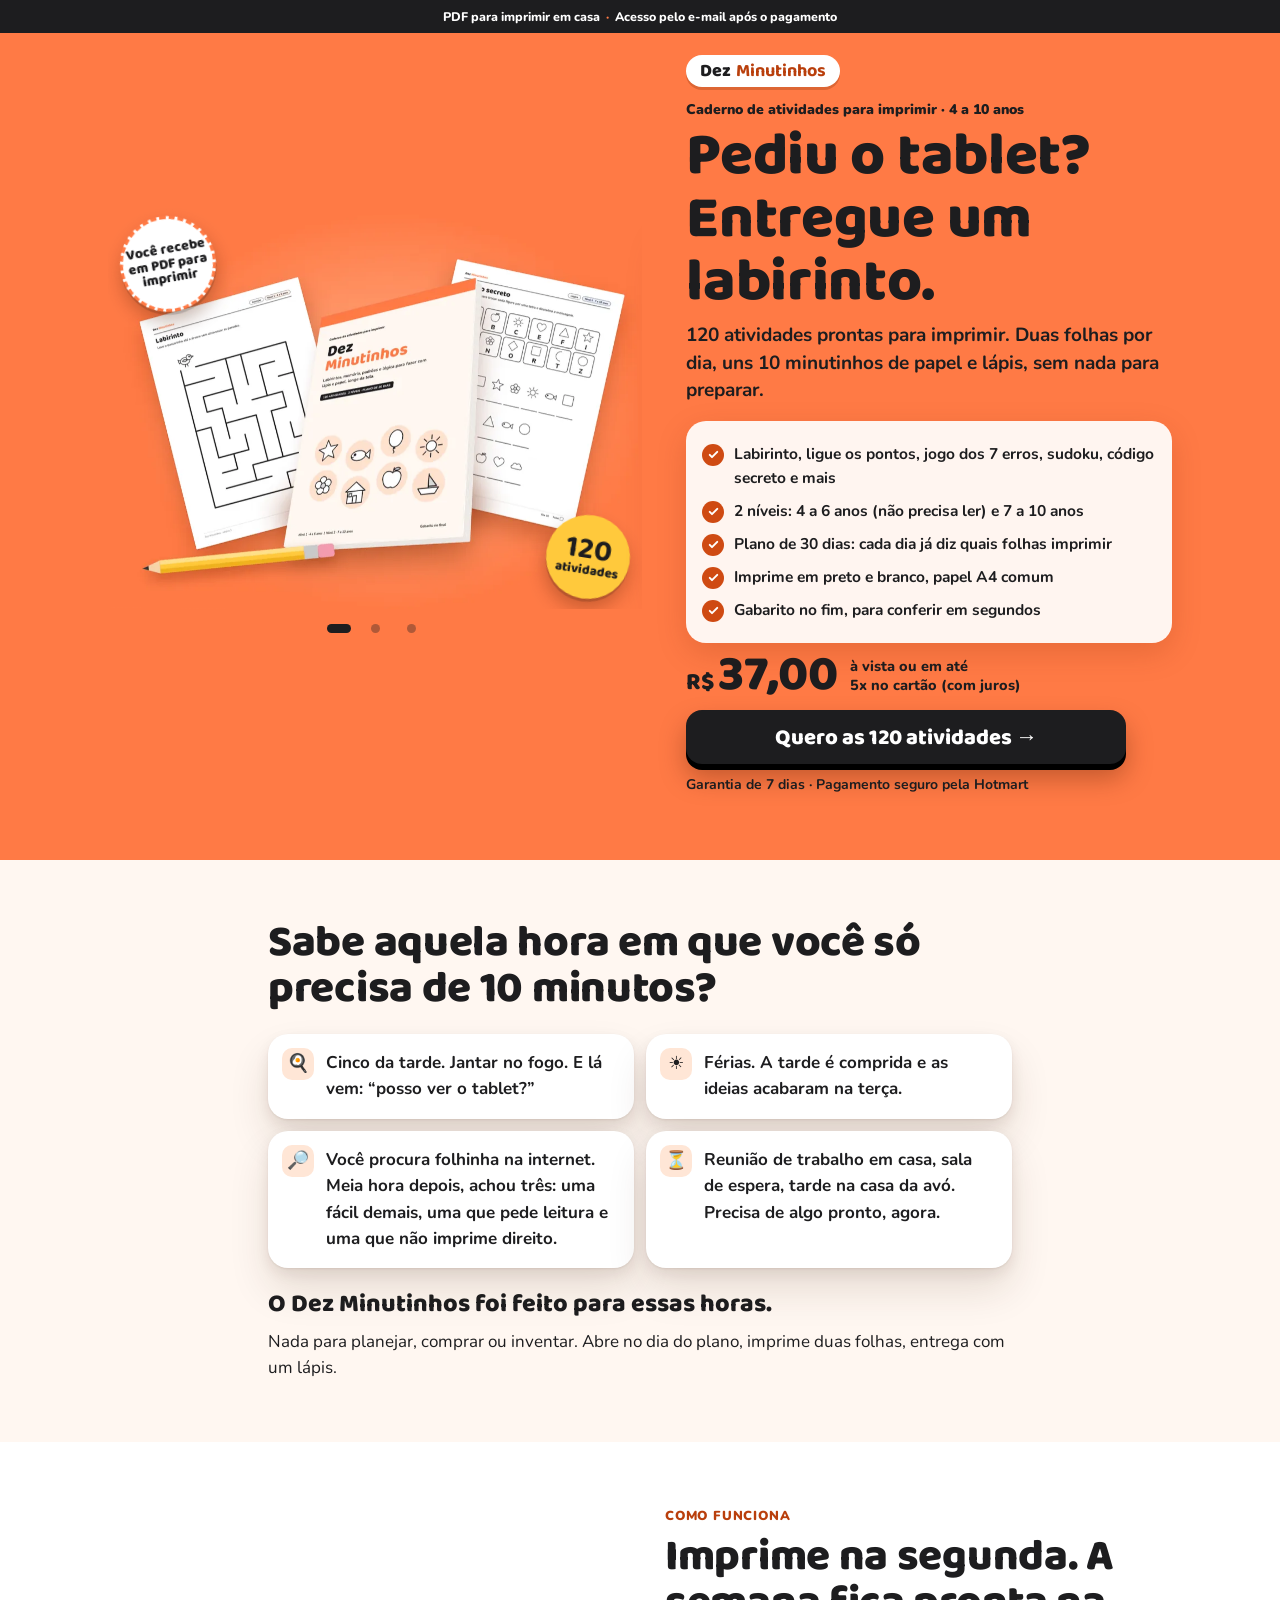
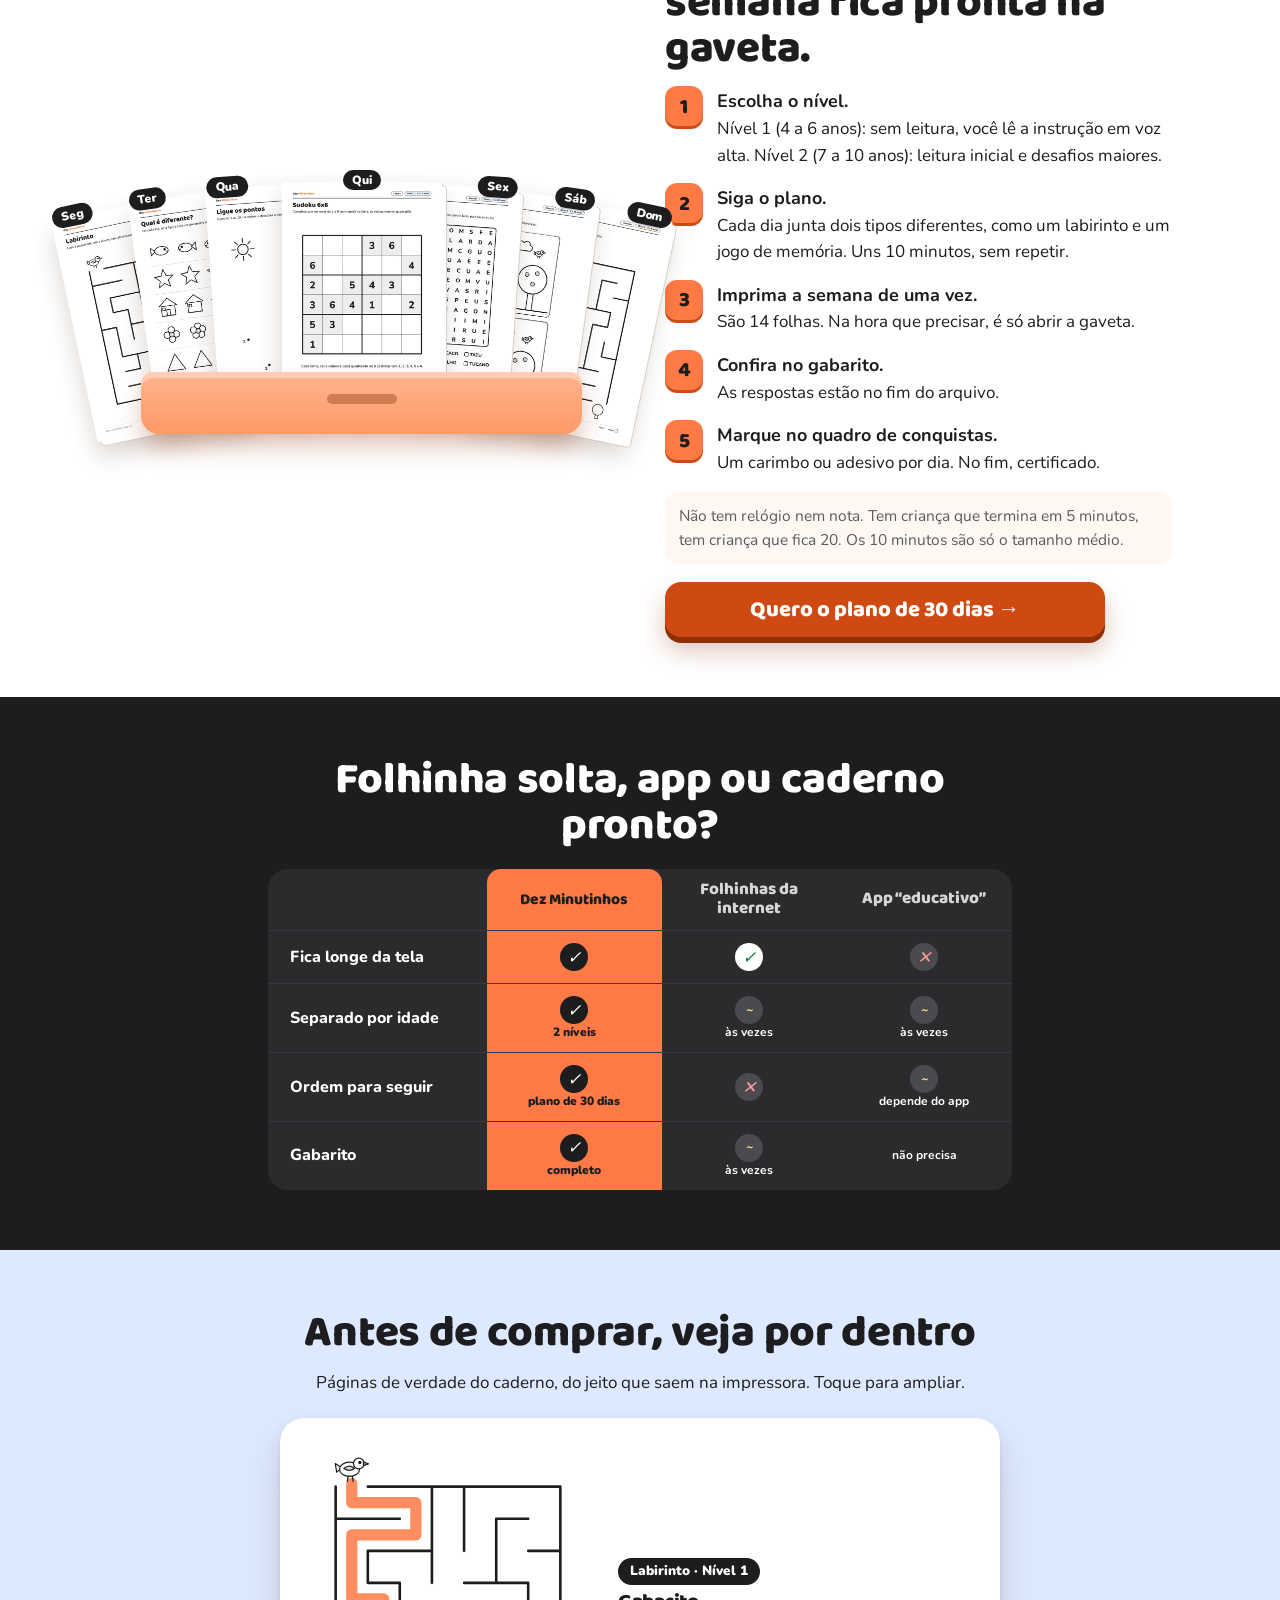
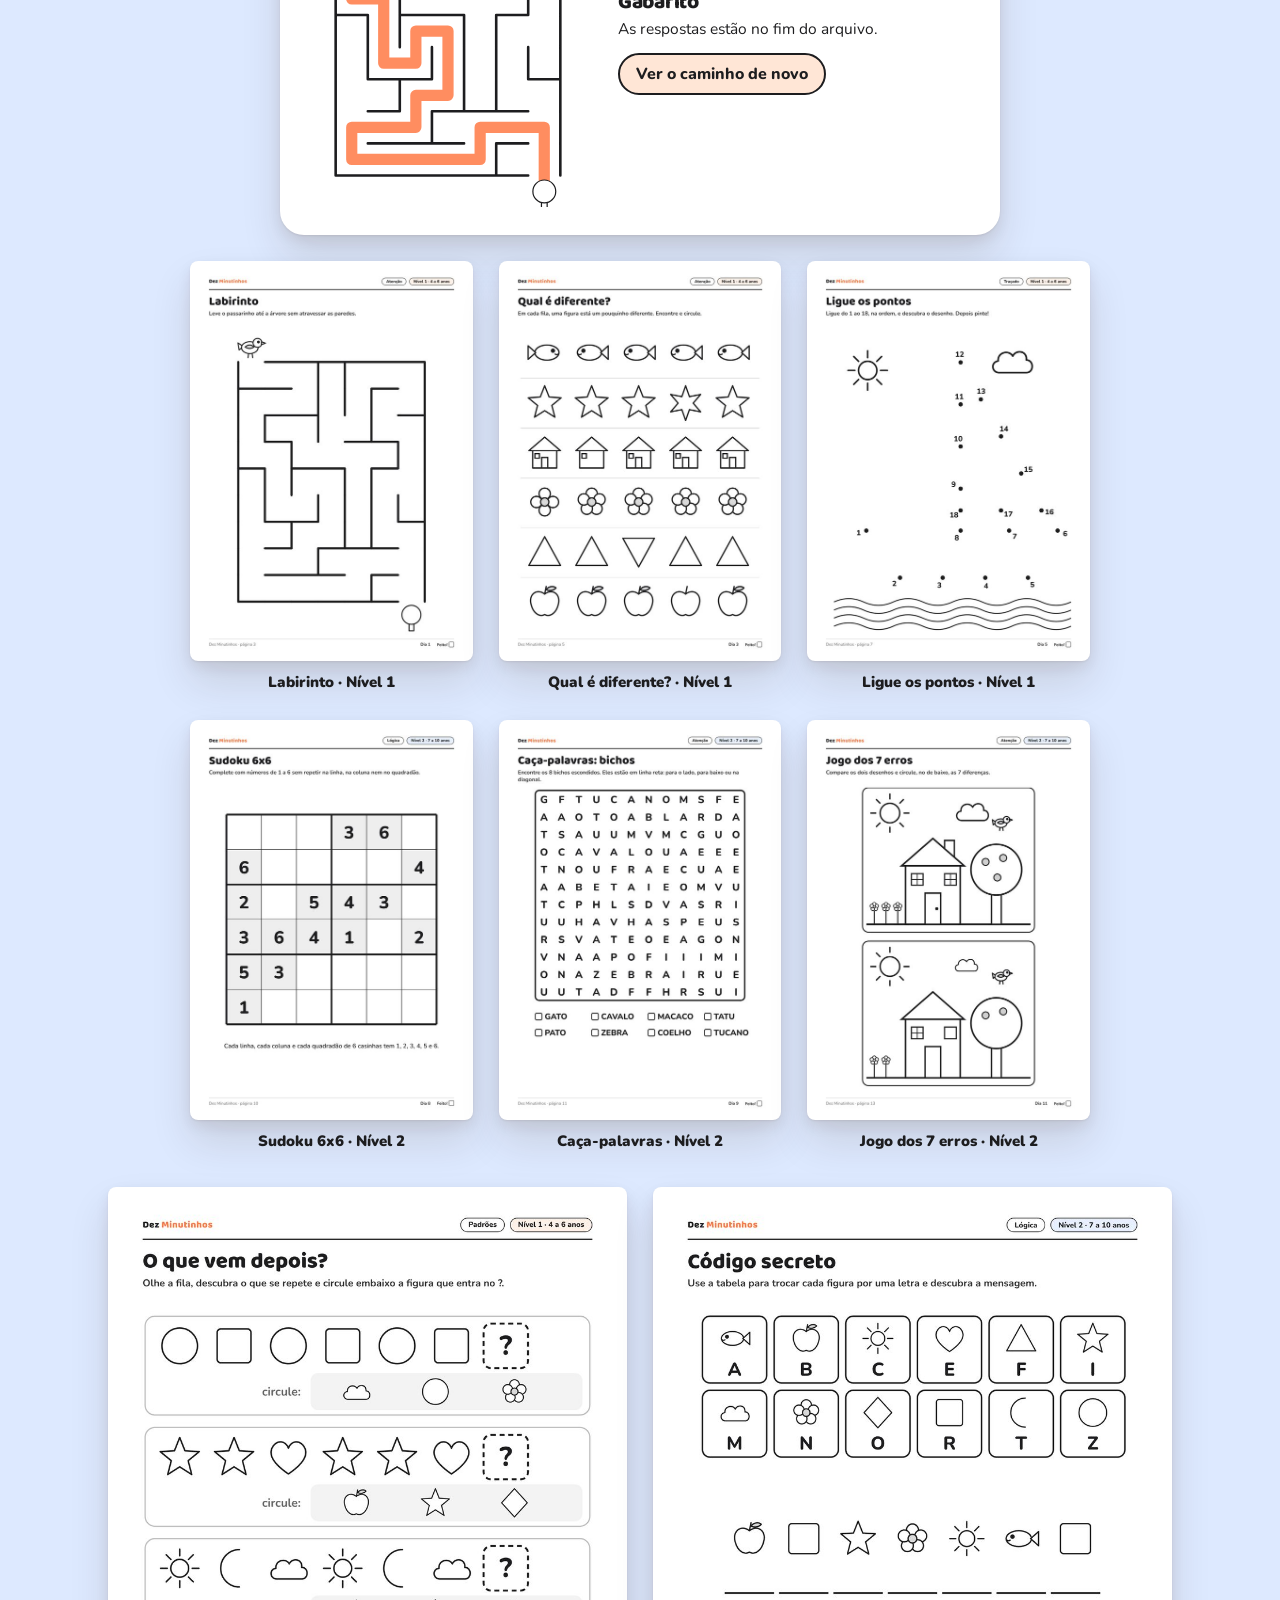
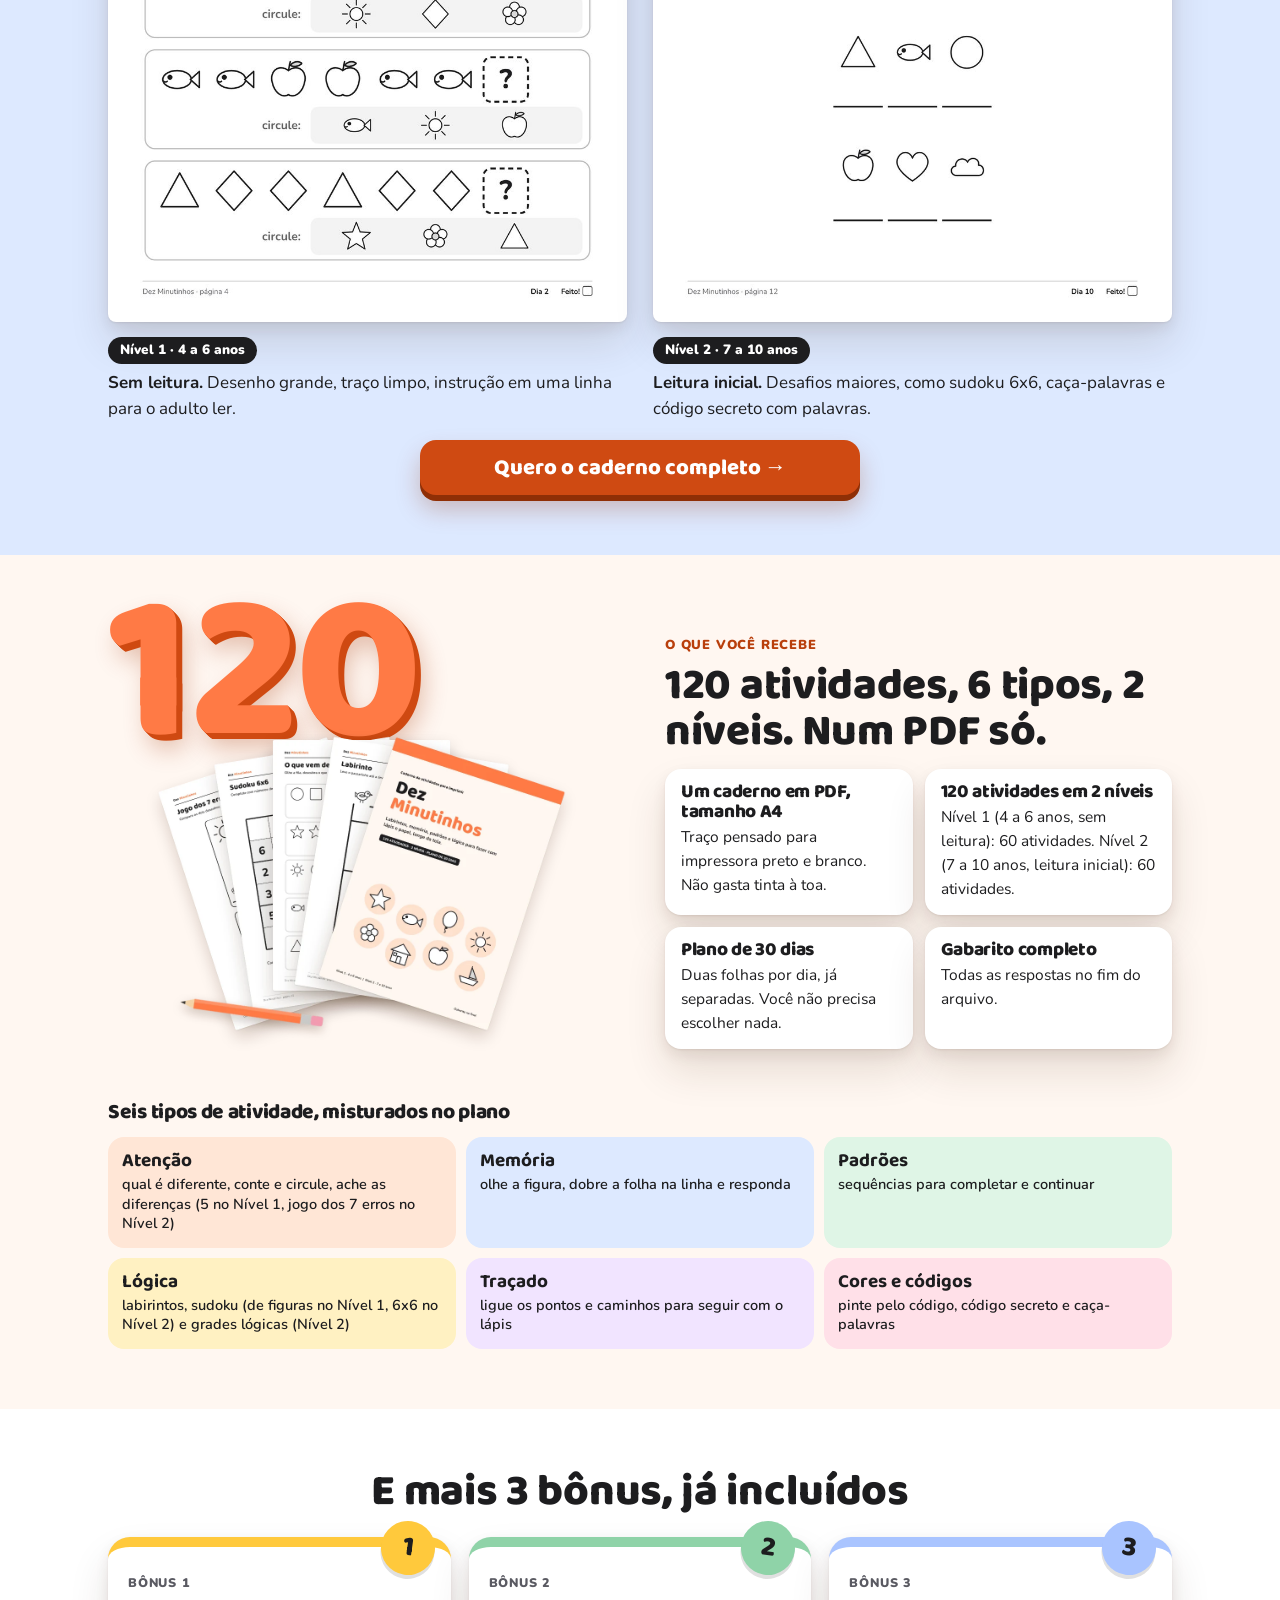
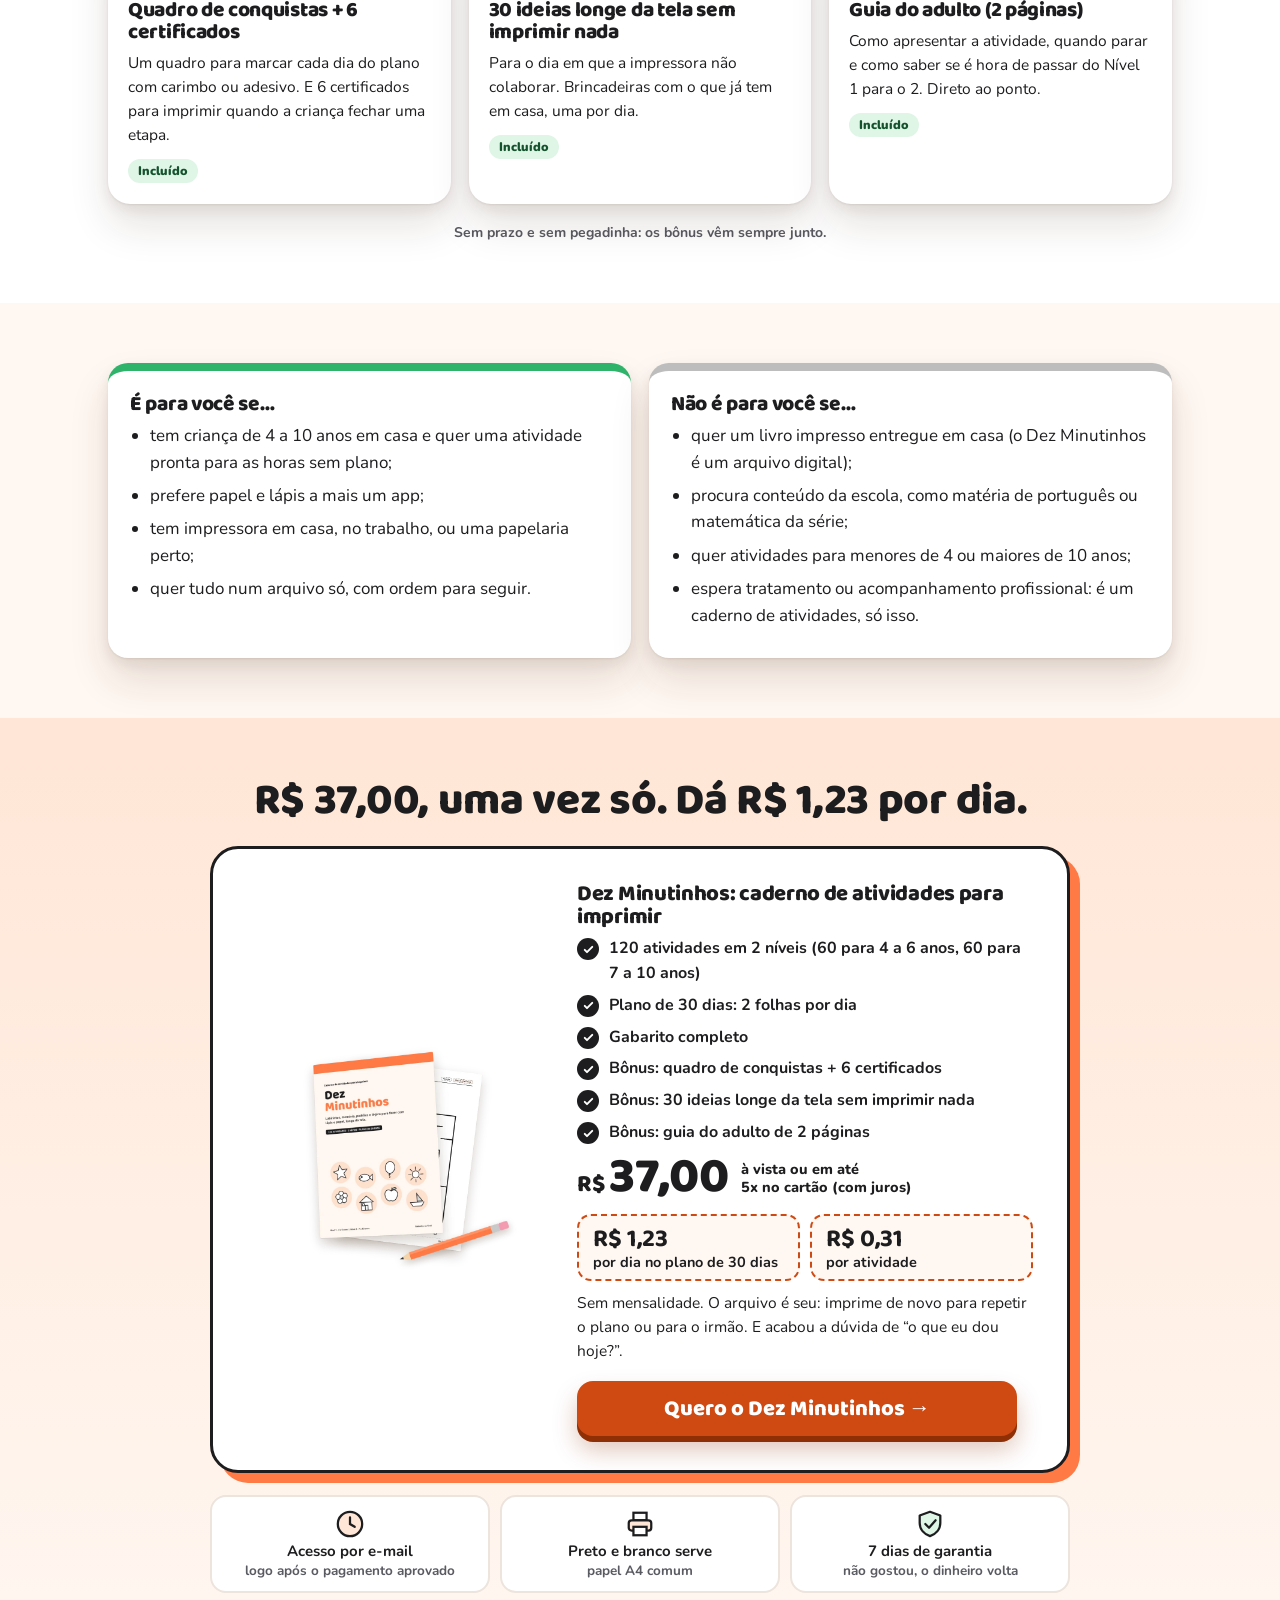
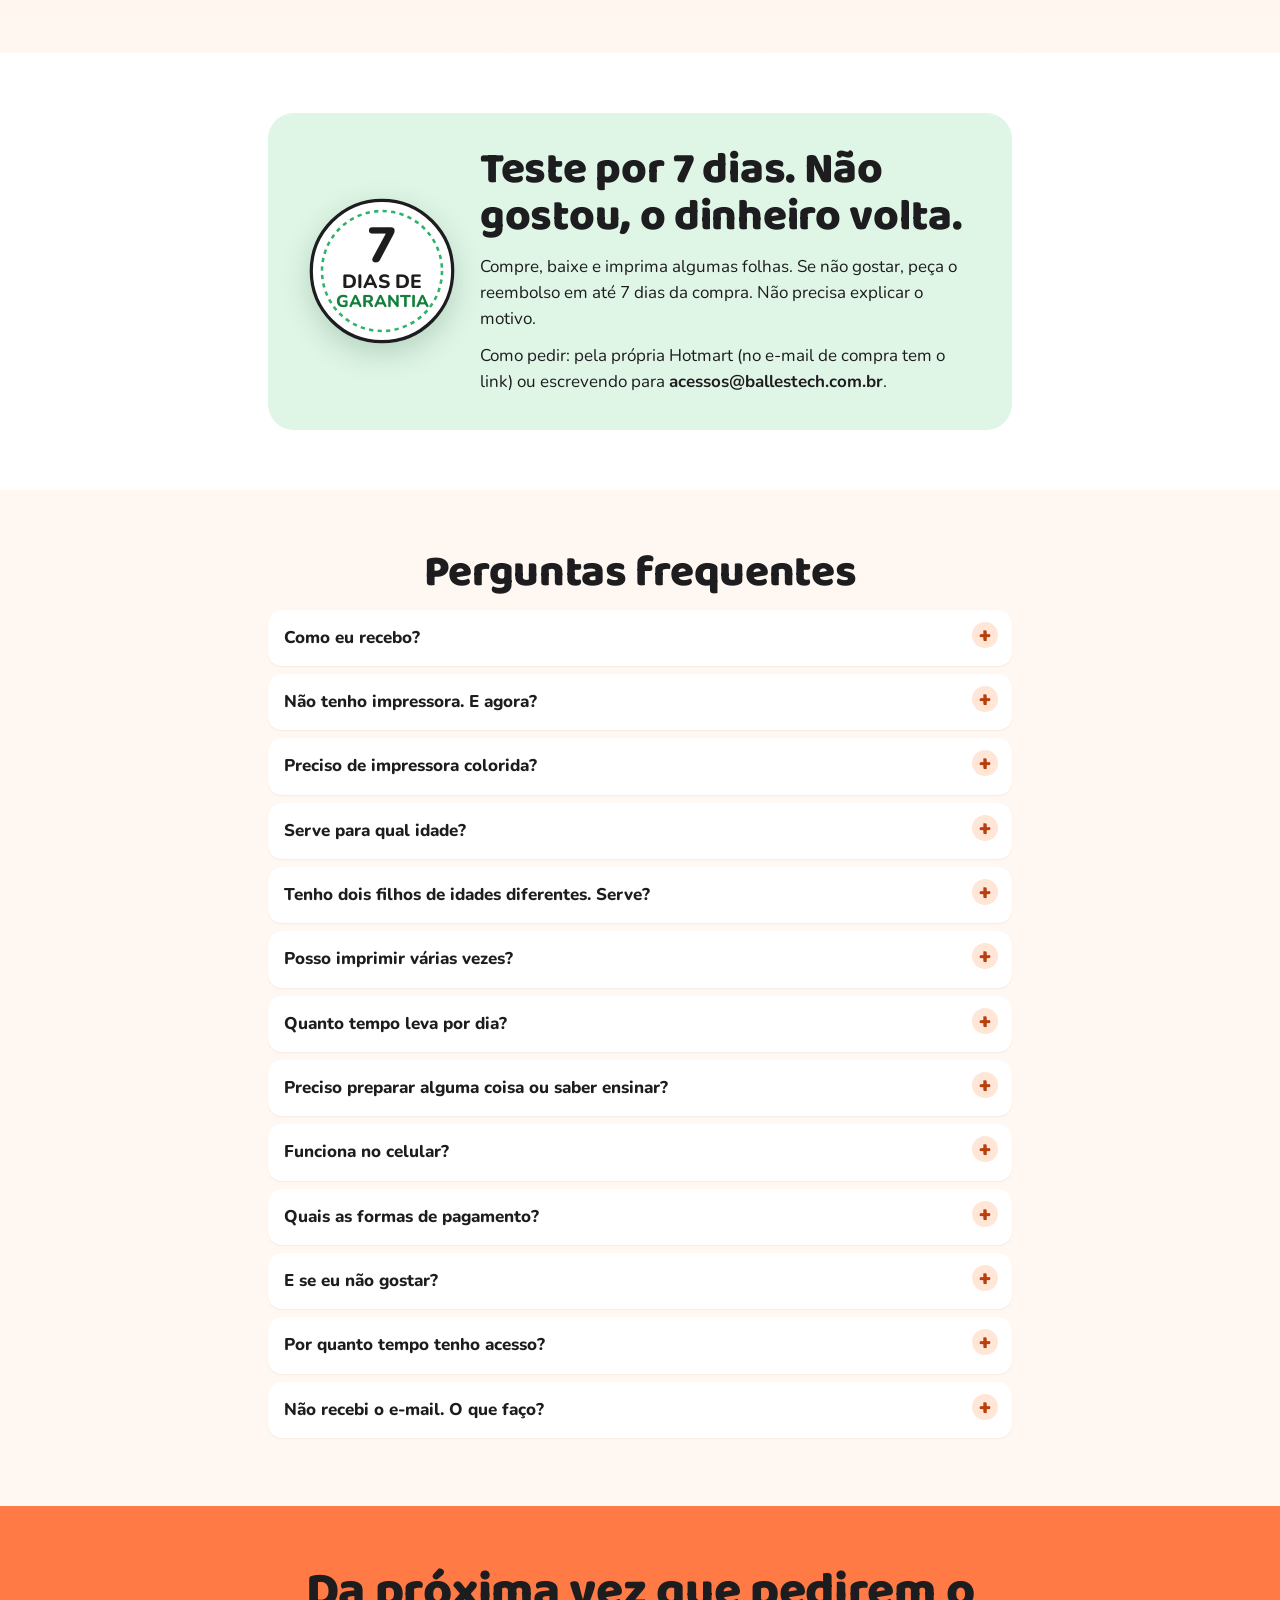
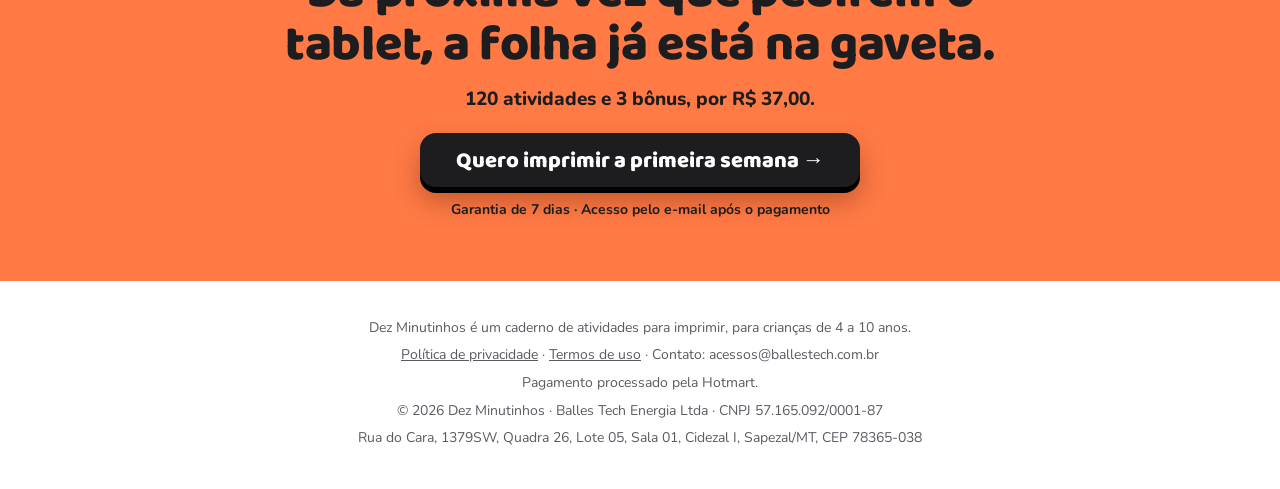
==== commit b2deeaf5: "Dez Minutinhos: CNPJ, endereço e parcelamento em até 5x na página; decisões no kit Hotmart Co-Author" ====
--- a/publicado/dez-minutinhos/index.html
+++ b/publicado/dez-minutinhos/index.html
@@ -273,7 +273,7 @@
       <div class="pontos" id="pontos"><button aria-label="Caderno" aria-current="true"></button><button aria-label="Caderno sendo folheado"></button><button aria-label="Página do Nível 2"></button></div>
     </div>
     <div class="compra" id="compra-topo">
-      <div class="preco-linha"><div class="valor"><small>R$</small>37,00</div><div class="cond">à vista ou<br>parcelado no cartão</div></div>
+      <div class="preco-linha"><div class="valor"><small>R$</small>37,00</div><div class="cond">à vista ou em até<br>5x no cartão (com juros)</div></div>
       <a class="botao esc" href="#preco">Quero as 120 atividades</a>
       <p class="nota"><span>Garantia de 7 dias</span> · <span>Pagamento seguro pela Hotmart</span></p>
     </div>
@@ -448,7 +448,7 @@
           <li>Bônus: 30 ideias longe da tela sem imprimir nada</li>
           <li>Bônus: guia do adulto de 2 páginas</li>
         </ul>
-        <div class="preco-linha"><div class="valor"><small>R$</small>37,00</div><div class="cond">à vista ou<br>parcelado no cartão</div></div>
+        <div class="preco-linha"><div class="valor"><small>R$</small>37,00</div><div class="cond">à vista ou em até<br>5x no cartão (com juros)</div></div>
         <div class="ancora"><div><b>R$ 1,23</b>por dia no plano de 30 dias</div><div><b>R$ 0,31</b>por atividade</div></div>
         <p class="frase">Sem mensalidade. O arquivo é seu: imprime de novo para repetir o plano ou para o irmão. E acabou a dúvida de “o que eu dou hoje?”.</p>
         <a class="botao" href="#preco">Quero o Dez Minutinhos</a>
@@ -493,7 +493,7 @@
     <details><summary>Quanto tempo leva por dia?</summary><div>As duas folhas do dia levam mais ou menos 10 minutos. Mas não tem relógio: pode ser menos, pode ser mais, e dá para fazer só uma folha.</div></details>
     <details><summary>Preciso preparar alguma coisa ou saber ensinar?</summary><div>Não. Cada folha já diz o que fazer. Você só imprime e entrega. O gabarito está no fim.</div></details>
     <details><summary>Funciona no celular?</summary><div>Você pode comprar, baixar e abrir o PDF no celular, e mandar imprimir direto de lá ou levar o arquivo à papelaria. As atividades são feitas no papel, com lápis. O caderno não foi feito para usar na tela.</div></details>
-    <details><summary>Quais as formas de pagamento?</summary><div>O pagamento é feito no checkout seguro da Hotmart, com as formas que ela oferece na hora da compra (cartão, Pix e outras). À vista sai por R$ 37,00, ou parcelado no cartão.</div></details>
+    <details><summary>Quais as formas de pagamento?</summary><div>O pagamento é feito no checkout seguro da Hotmart, com as formas que ela oferece na hora da compra (cartão, Pix e outras). À vista sai por R$ 37,00, ou em até 5x no cartão, com os juros da Hotmart mostrados no checkout antes de você confirmar.</div></details>
     <details><summary>E se eu não gostar?</summary><div>Você tem 7 dias de garantia. Peça o reembolso pela Hotmart ou pelo e-mail acessos@ballestech.com.br e receba o valor de volta, sem precisar explicar o motivo.</div></details>
     <details><summary>Por quanto tempo tenho acesso?</summary><div>O arquivo é seu. Baixe e guarde no computador ou no celular para imprimir quando quiser.</div></details>
     <details><summary>Não recebi o e-mail. O que faço?</summary><div>Olhe no spam e na aba Promoções. Se não estiver lá, escreva para acessos@ballestech.com.br com o e-mail usado na compra que a gente resolve.</div></details>
@@ -514,7 +514,8 @@
     <p>Dez Minutinhos é um caderno de atividades para imprimir, para crianças de 4 a 10 anos.</p>
     <p><a href="privacidade.html">Política de privacidade</a> · <a href="termos.html">Termos de uso</a> · Contato: acessos@ballestech.com.br</p>
     <p>Pagamento processado pela Hotmart.</p>
-    <p>© 2026 Dez Minutinhos · Gefferson Balles · CPF 051.056.441-07</p>
+    <p>© 2026 Dez Minutinhos · Balles Tech Energia Ltda · CNPJ 57.165.092/0001-87</p>
+    <p>Rua do Cara, 1379SW, Quadra 26, Lote 05, Sala 01, Cidezal I, Sapezal/MT, CEP 78365-038</p>
   </div>
 </footer>
 
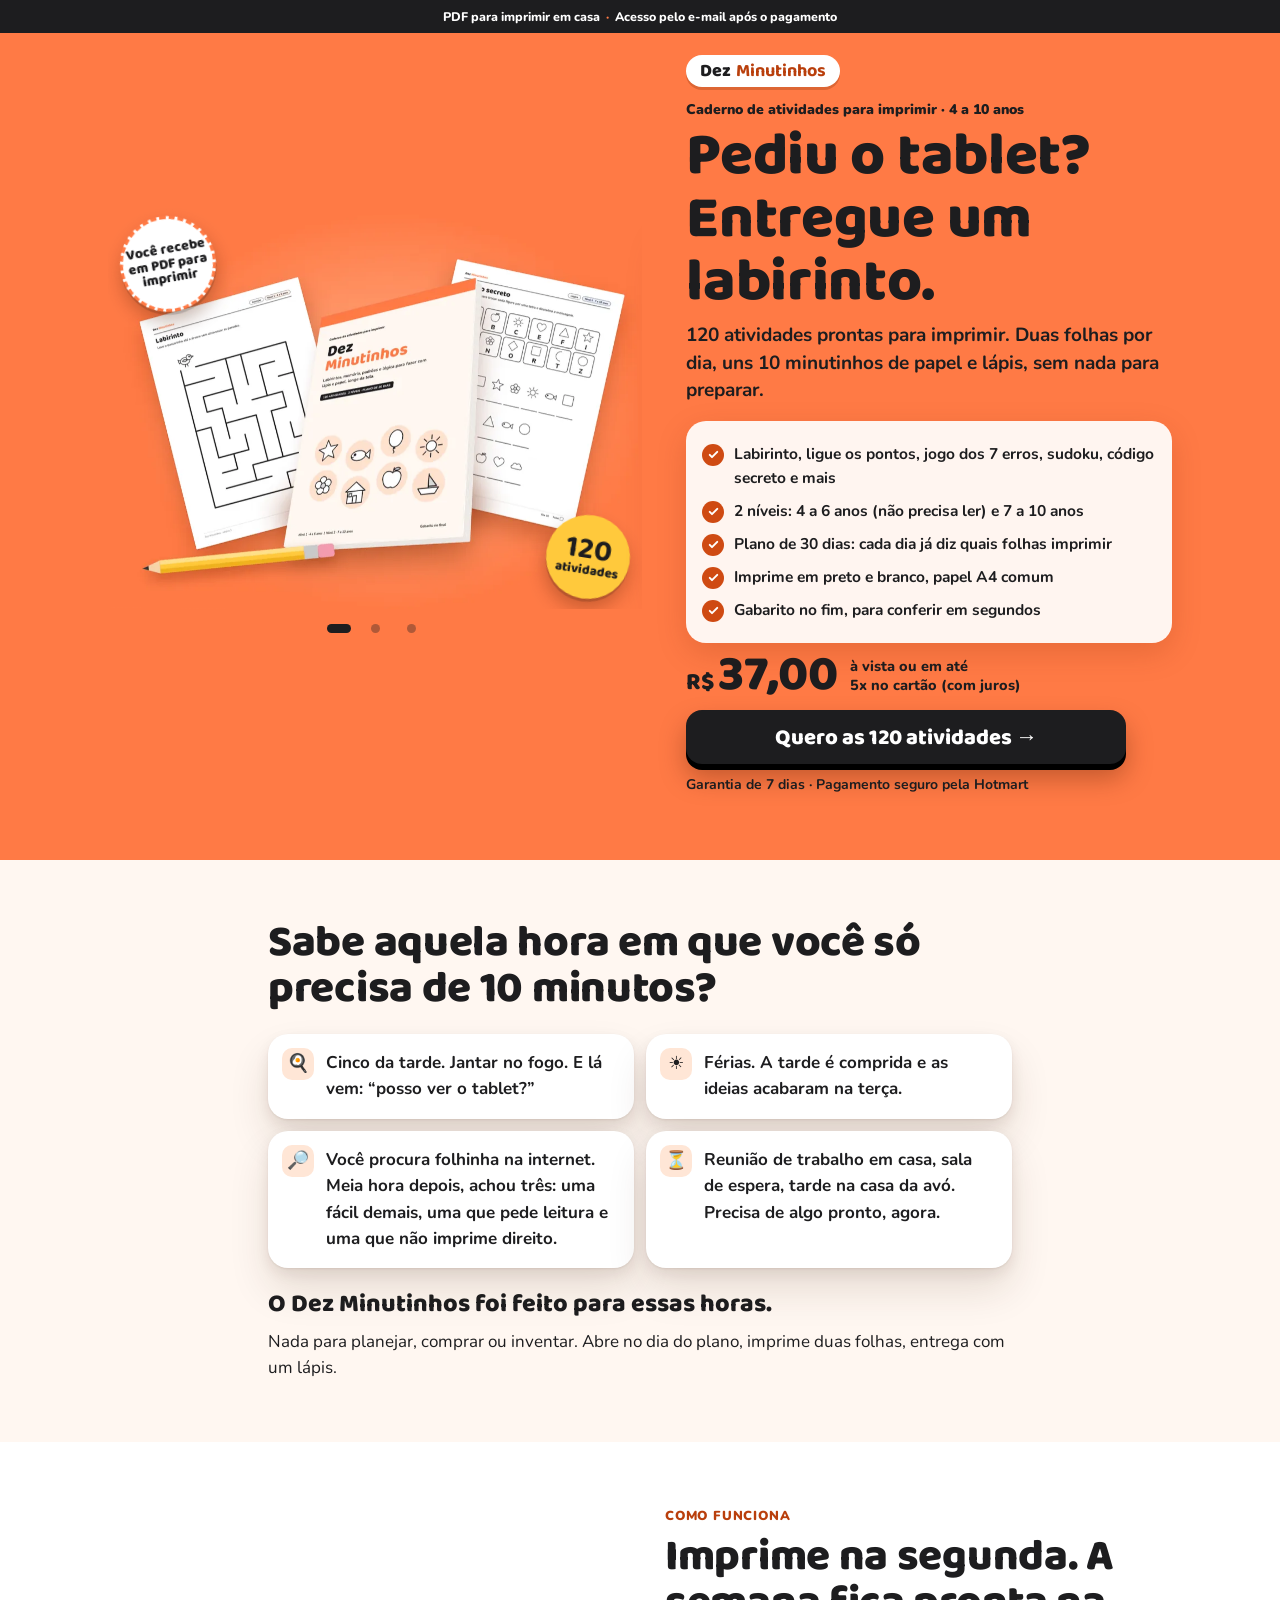
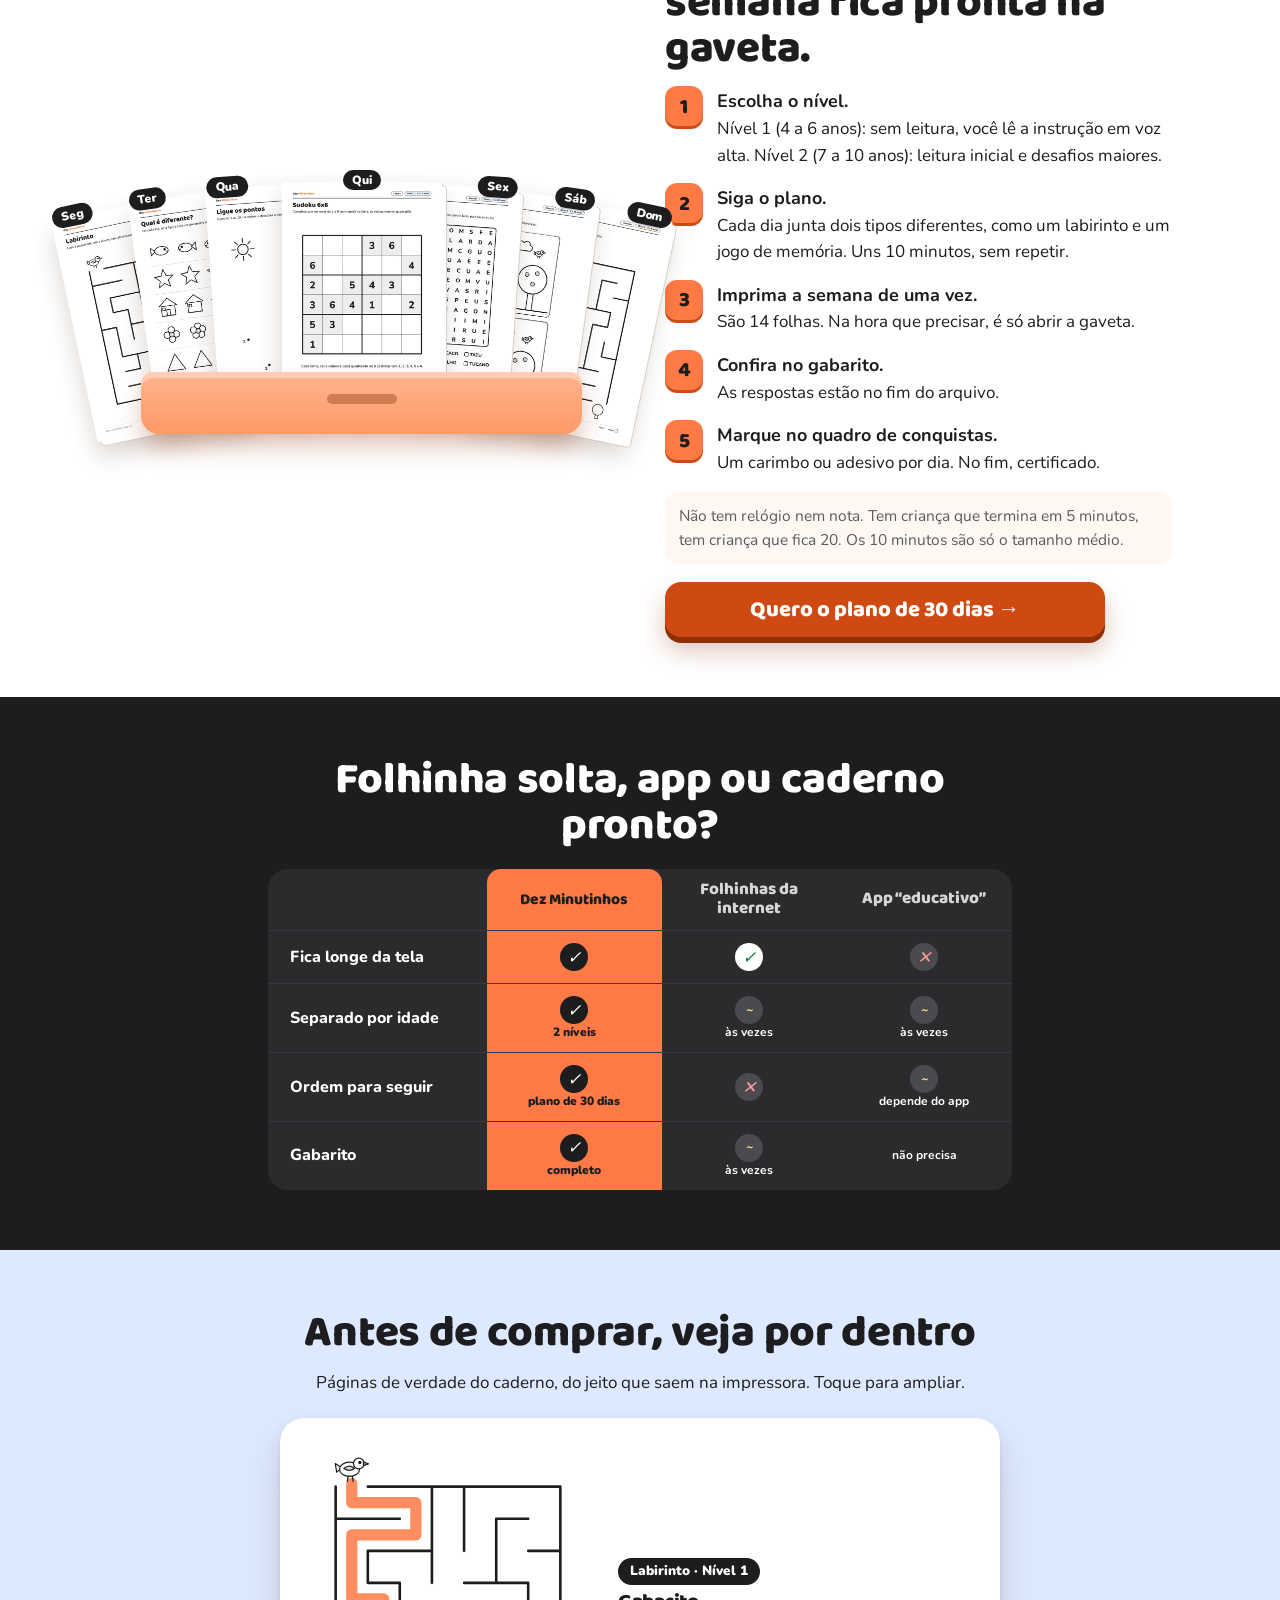
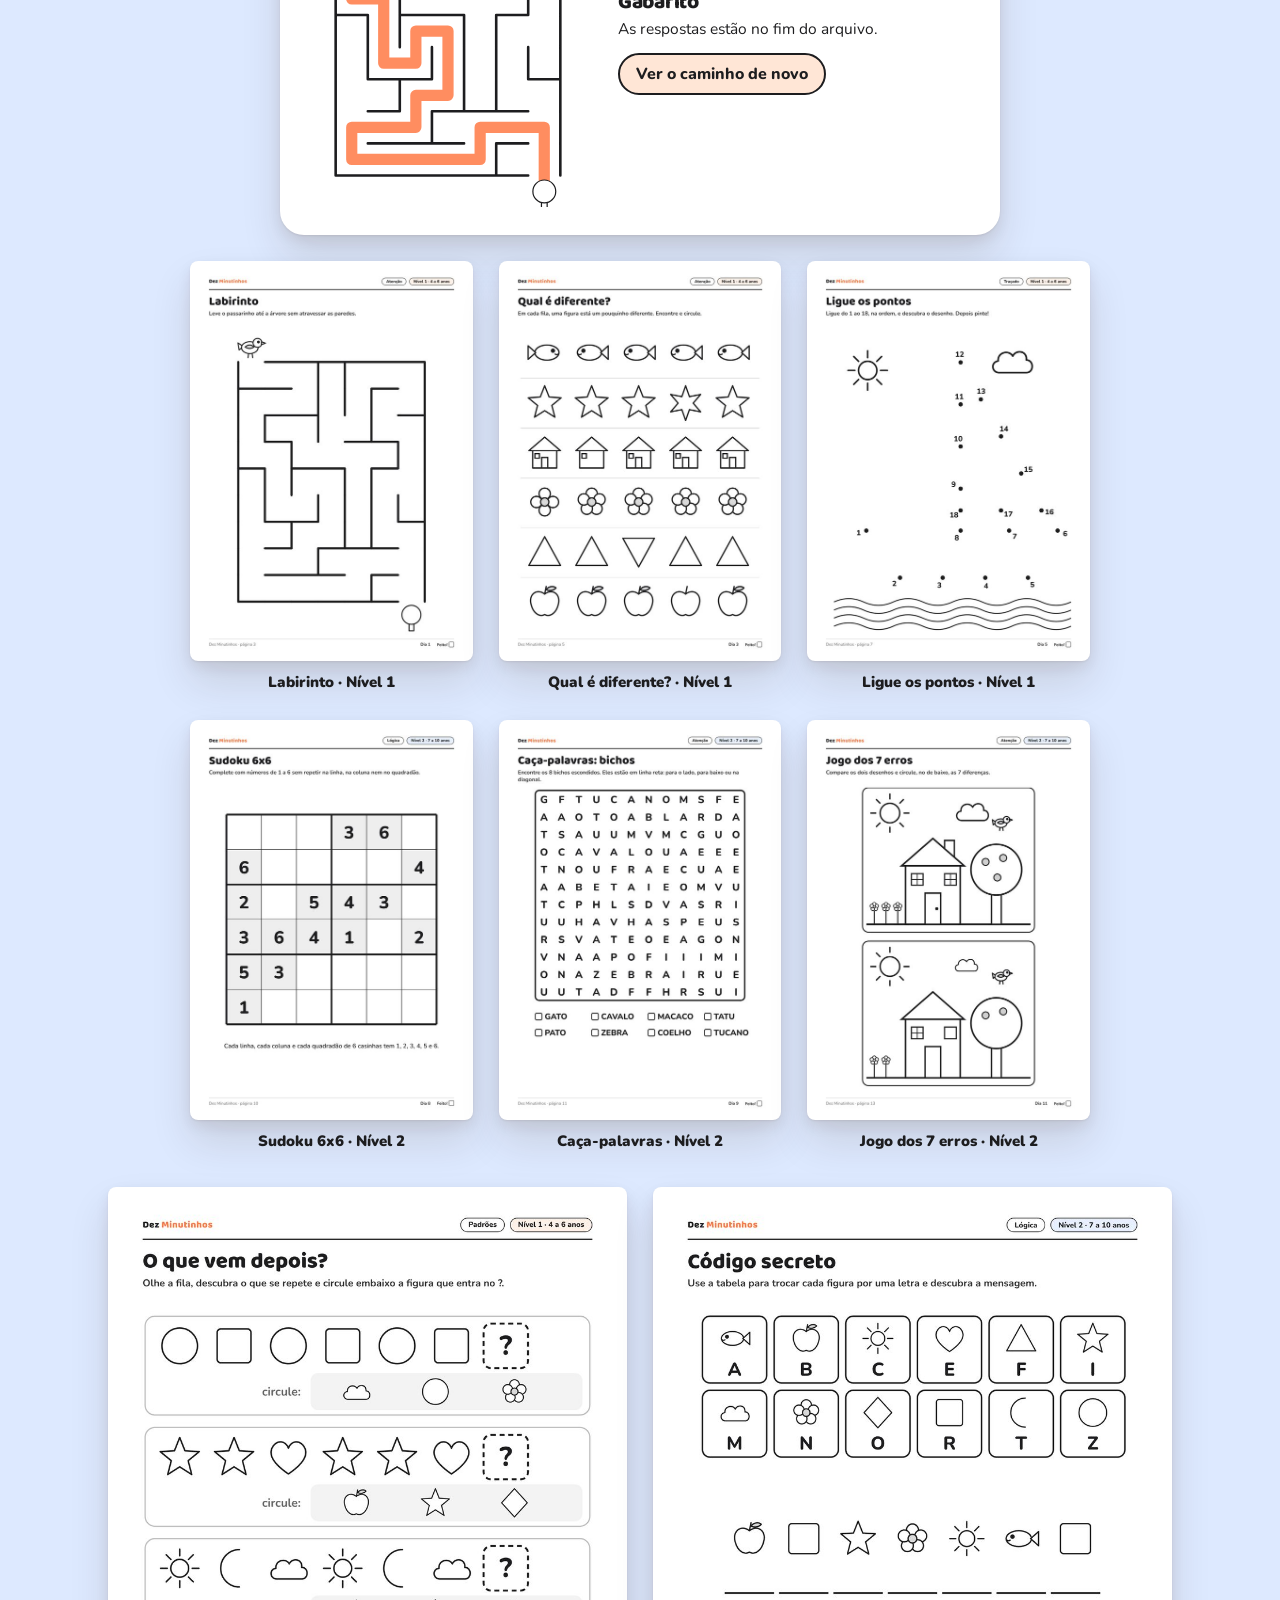
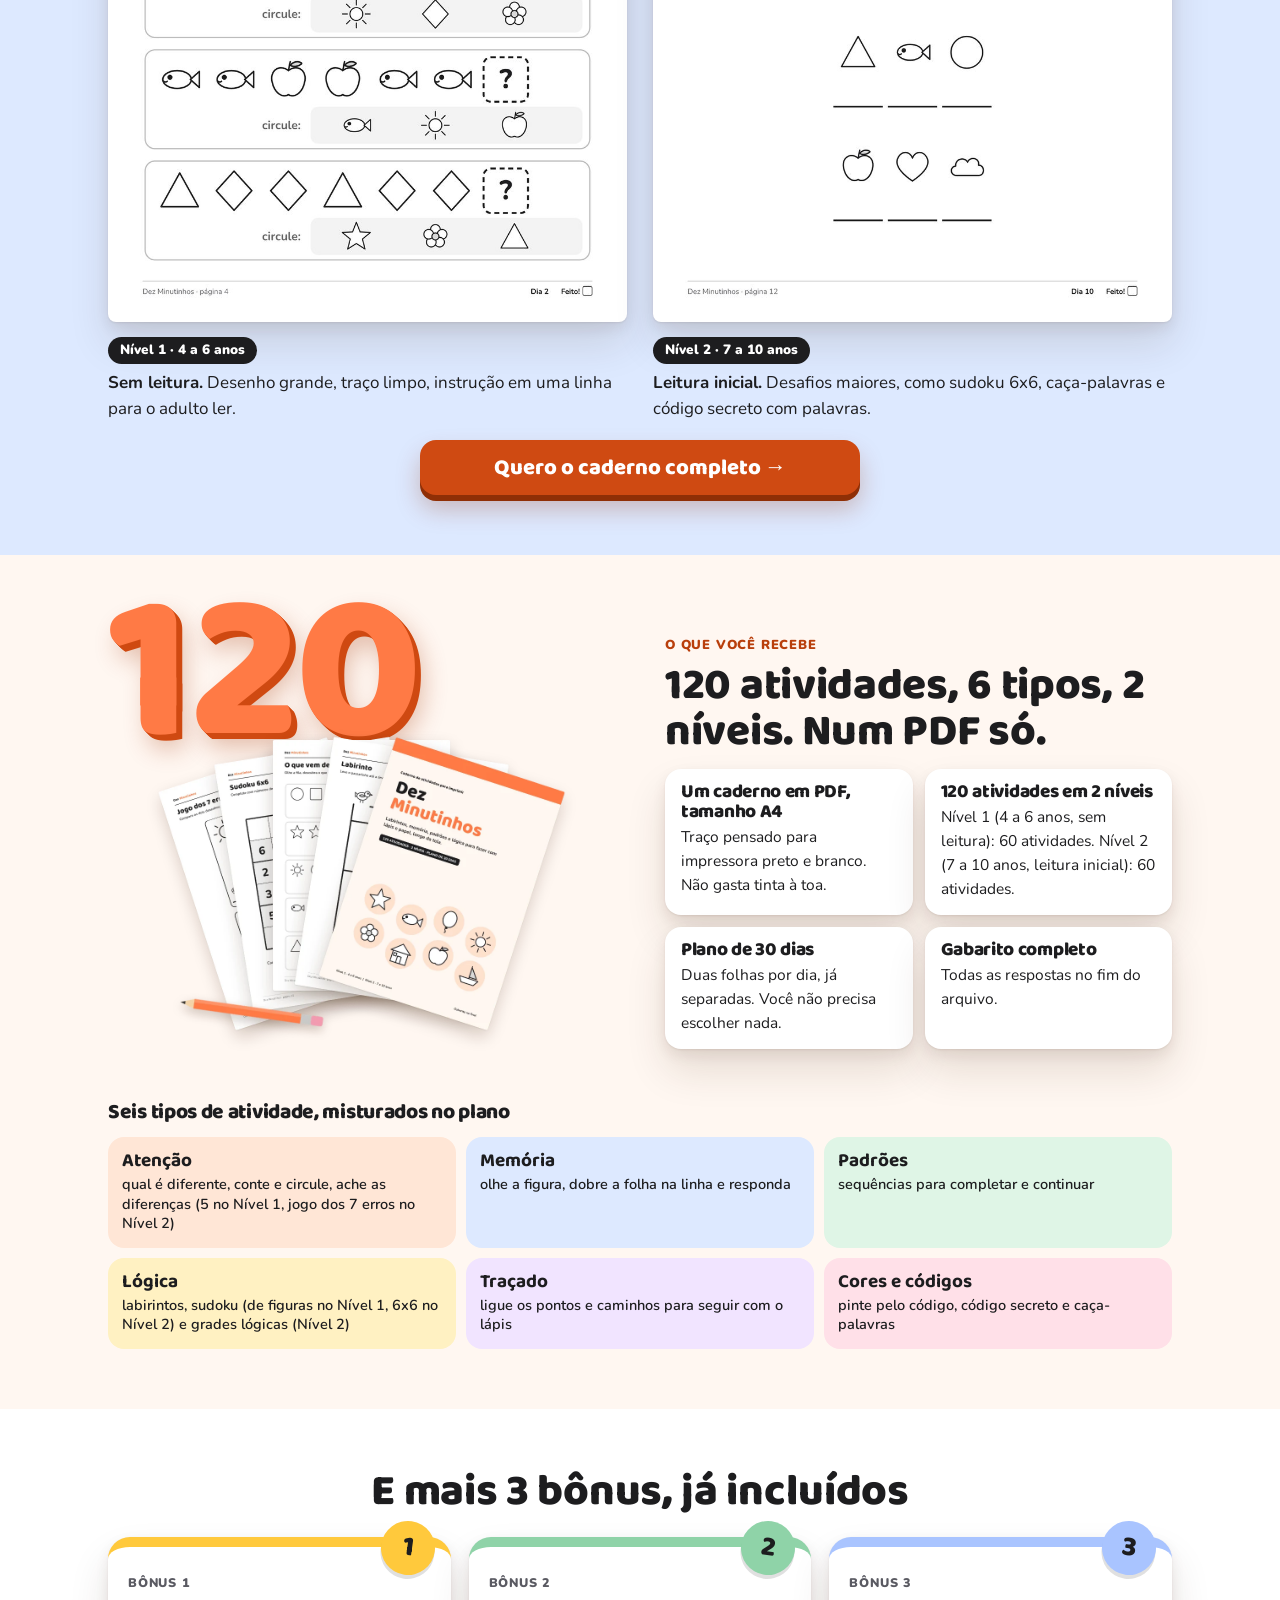
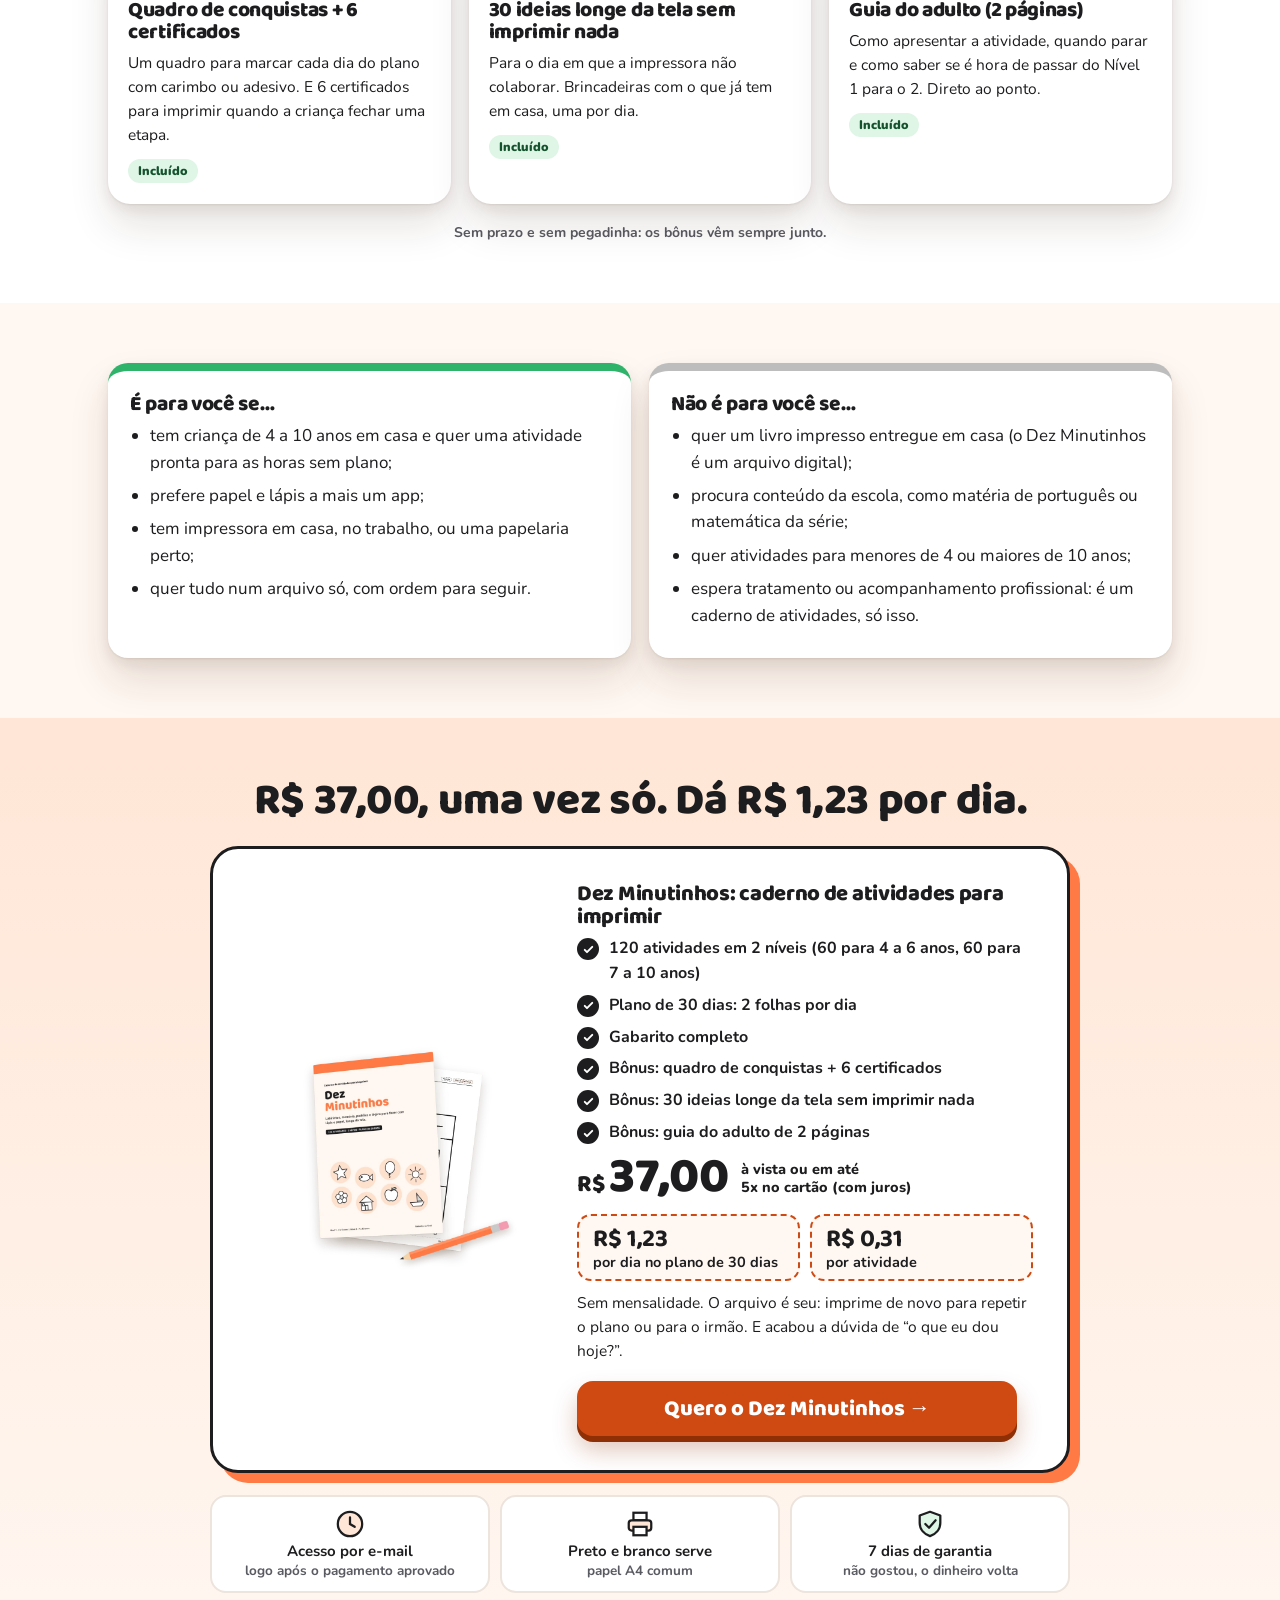
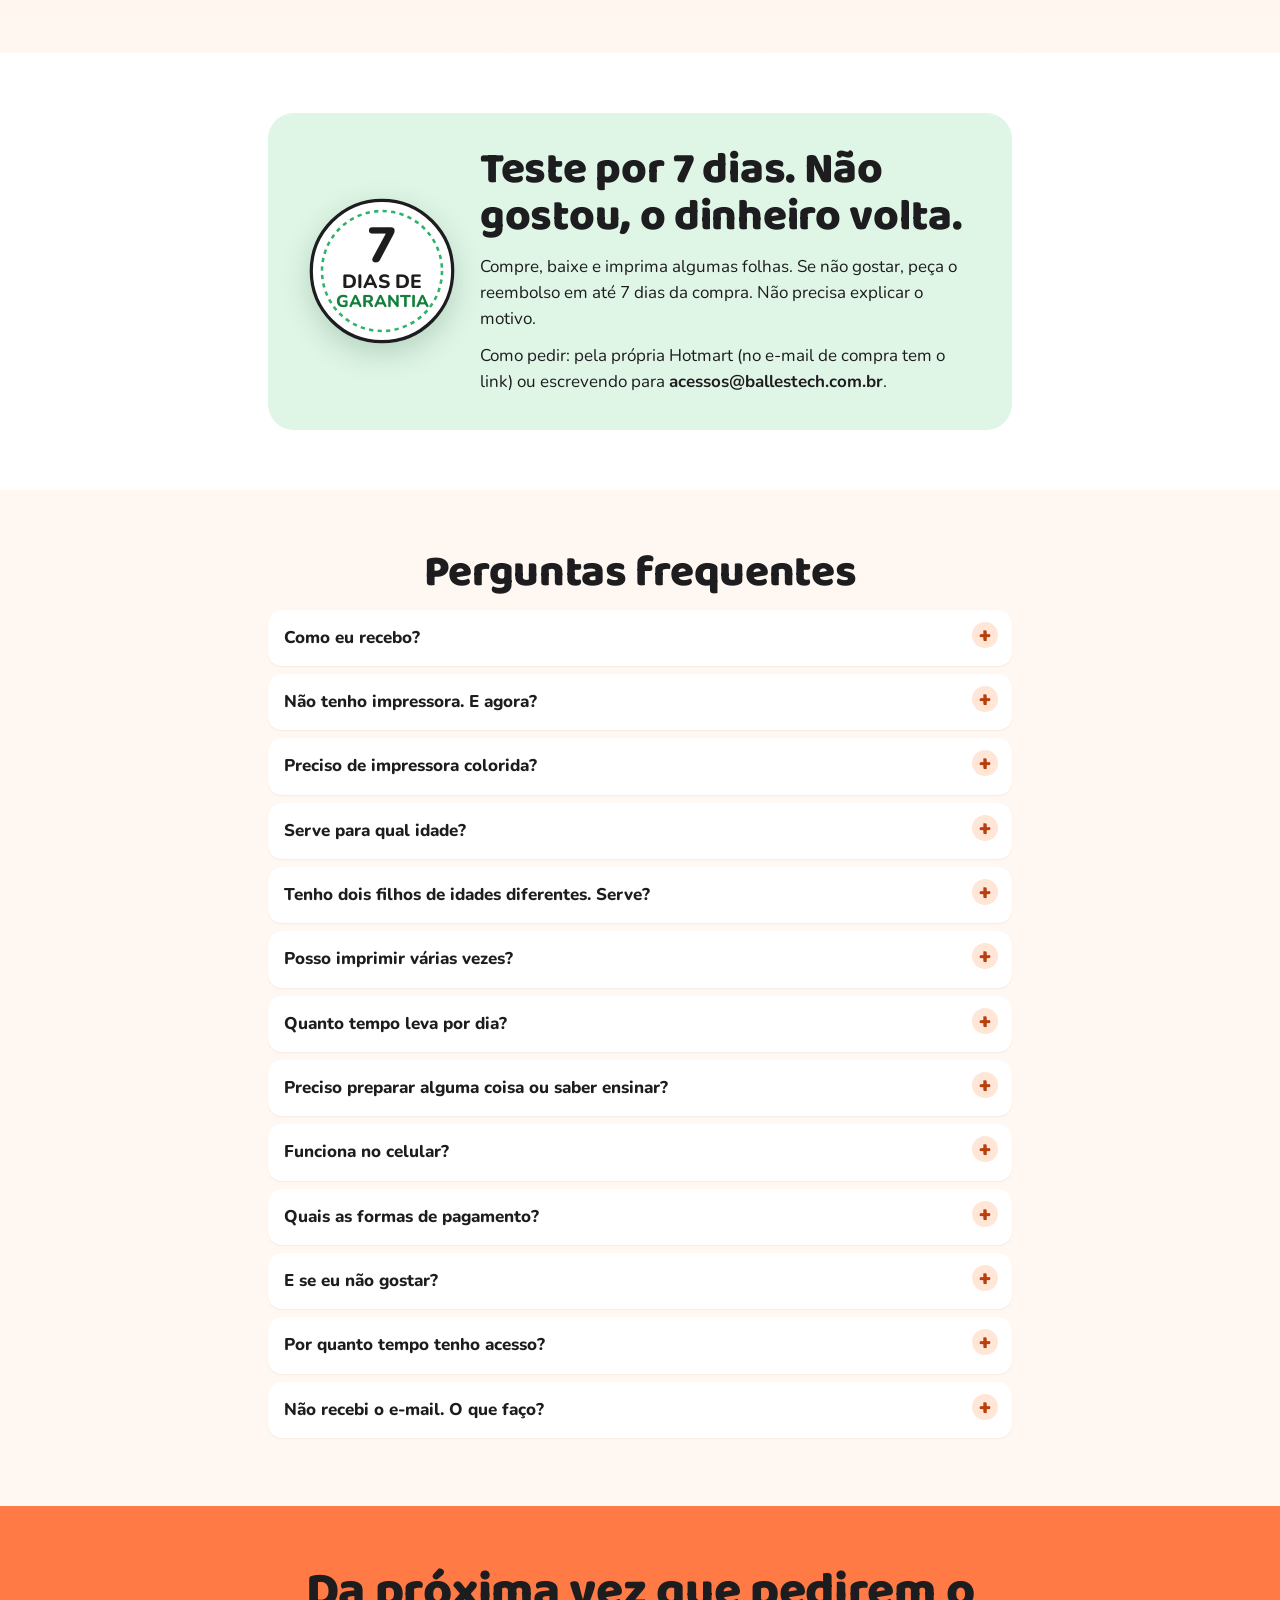
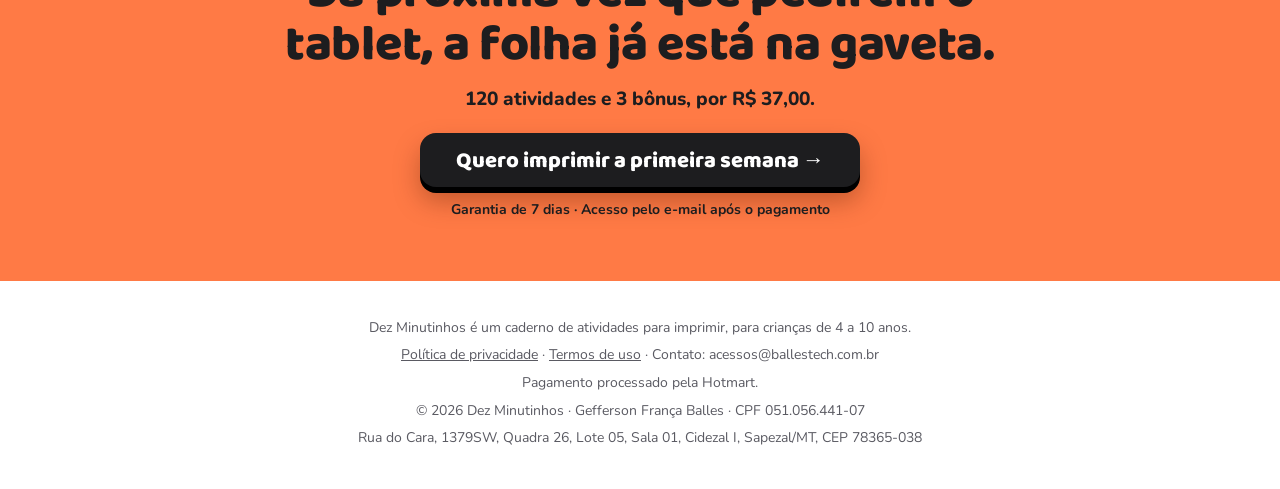
==== commit 87e5c28b: "Dez Minutinhos: vendedor na página = Gefferson França Balles (CPF), igual à conta da Hotmart Co-Auth" ====
--- a/publicado/dez-minutinhos/index.html
+++ b/publicado/dez-minutinhos/index.html
@@ -274,7 +274,7 @@
     </div>
     <div class="compra" id="compra-topo">
       <div class="preco-linha"><div class="valor"><small>R$</small>37,00</div><div class="cond">à vista ou em até<br>5x no cartão (com juros)</div></div>
-      <a class="botao esc" href="#preco">Quero as 120 atividades</a>
+      <a class="botao esc" href="https://pay.hotmart.com/I108674571O?off=6huqjuso">Quero as 120 atividades</a>
       <p class="nota"><span>Garantia de 7 dias</span> · <span>Pagamento seguro pela Hotmart</span></p>
     </div>
     <ul class="check">
@@ -326,7 +326,7 @@
         <li><b>Marque no quadro de conquistas.</b>Um carimbo ou adesivo por dia. No fim, certificado.</li>
       </ol>
       <p class="obs">Não tem relógio nem nota. Tem criança que termina em 5 minutos, tem criança que fica 20. Os 10 minutos são só o tamanho médio.</p>
-      <a class="botao" href="#preco">Quero o plano de 30 dias</a>
+      <a class="botao" href="https://pay.hotmart.com/I108674571O?off=6huqjuso">Quero o plano de 30 dias</a>
     </div>
   </div>
 </section>
@@ -372,7 +372,7 @@
       <div class="rev"><img data-zoom src="img/amostra-nivel2.jpg" width="900" height="1274" alt="Página inteira de uma atividade do Nível 2" loading="lazy">
         <span class="tag">Nível 2 · 7 a 10 anos</span><p><b>Leitura inicial.</b> Desafios maiores, como sudoku 6x6, caça-palavras e código secreto com palavras.</p></div>
     </div>
-    <div class="centro"><a class="botao" href="#preco">Quero o caderno completo</a></div>
+    <div class="centro"><a class="botao" href="https://pay.hotmart.com/I108674571O?off=6huqjuso">Quero o caderno completo</a></div>
   </div>
 </section>
 
@@ -451,7 +451,7 @@
         <div class="preco-linha"><div class="valor"><small>R$</small>37,00</div><div class="cond">à vista ou em até<br>5x no cartão (com juros)</div></div>
         <div class="ancora"><div><b>R$ 1,23</b>por dia no plano de 30 dias</div><div><b>R$ 0,31</b>por atividade</div></div>
         <p class="frase">Sem mensalidade. O arquivo é seu: imprime de novo para repetir o plano ou para o irmão. E acabou a dúvida de “o que eu dou hoje?”.</p>
-        <a class="botao" href="#preco">Quero o Dez Minutinhos</a>
+        <a class="botao" href="https://pay.hotmart.com/I108674571O?off=6huqjuso">Quero o Dez Minutinhos</a>
       </div>
     </div>
     <div class="selos">
@@ -504,7 +504,7 @@
   <div class="cont estreito">
     <h2 class="rev">Da próxima vez que pedirem o tablet, a folha já está na gaveta.</h2>
     <p class="linha">120 atividades e 3 bônus, por R$&nbsp;37,00.</p>
-    <a class="botao esc" href="#preco">Quero imprimir a primeira semana</a>
+    <a class="botao esc" href="https://pay.hotmart.com/I108674571O?off=6huqjuso">Quero imprimir a primeira semana</a>
     <p class="nota"><span>Garantia de 7 dias</span> · <span>Acesso pelo e-mail após o pagamento</span></p>
   </div>
 </section>
@@ -514,12 +514,12 @@
     <p>Dez Minutinhos é um caderno de atividades para imprimir, para crianças de 4 a 10 anos.</p>
     <p><a href="privacidade.html">Política de privacidade</a> · <a href="termos.html">Termos de uso</a> · Contato: acessos@ballestech.com.br</p>
     <p>Pagamento processado pela Hotmart.</p>
-    <p>© 2026 Dez Minutinhos · Balles Tech Energia Ltda · CNPJ 57.165.092/0001-87</p>
+    <p>© 2026 Dez Minutinhos · Gefferson França Balles · CPF 051.056.441-07</p>
     <p>Rua do Cara, 1379SW, Quadra 26, Lote 05, Sala 01, Cidezal I, Sapezal/MT, CEP 78365-038</p>
   </div>
 </footer>
 
-<div class="barra" id="barra"><div class="v">R$ 37,00<small>120 atividades + 3 bônus</small></div><a class="botao" href="#preco">Quero o caderno</a></div>
+<div class="barra" id="barra"><div class="v">R$ 37,00<small>120 atividades + 3 bônus</small></div><a class="botao" href="https://pay.hotmart.com/I108674571O?off=6huqjuso">Quero o caderno</a></div>
 
 <dialog id="zoom" aria-label="Página ampliada"><img alt=""><button type="button">Fechar ✕</button></dialog>
 
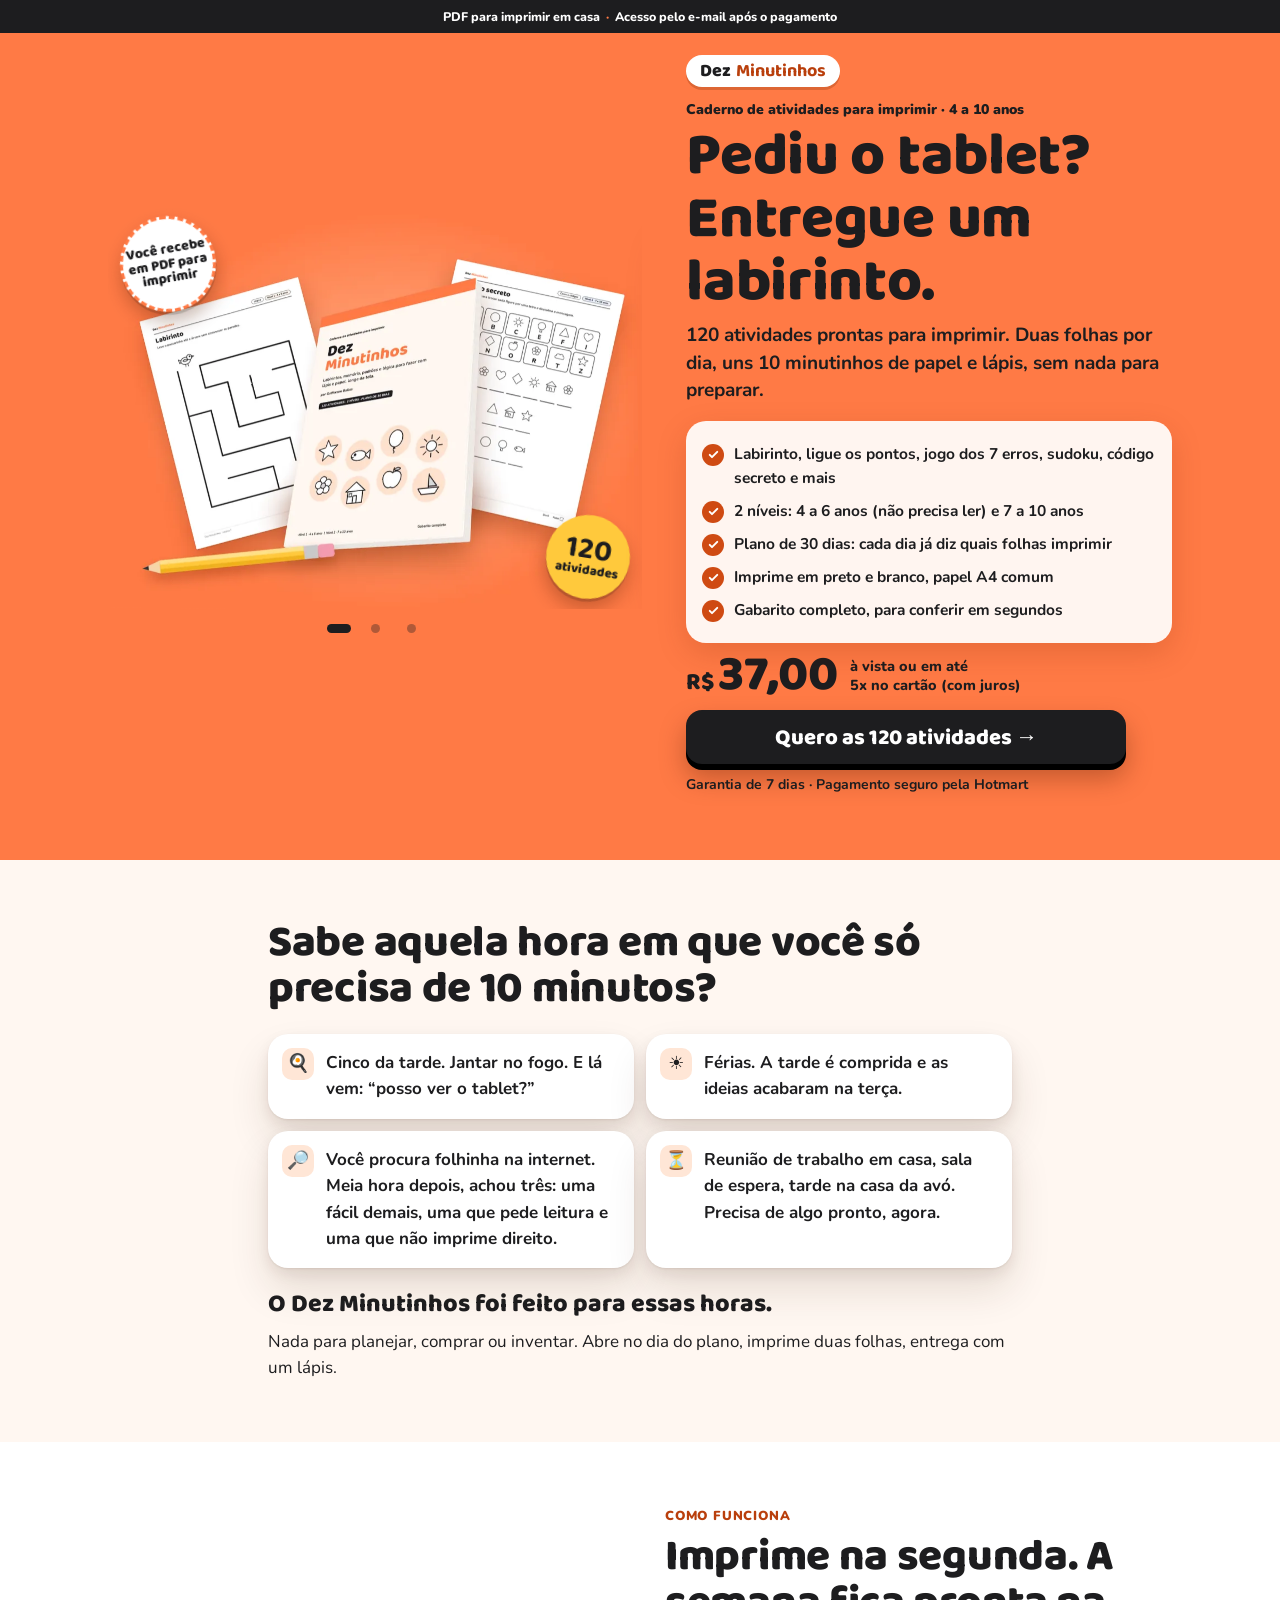
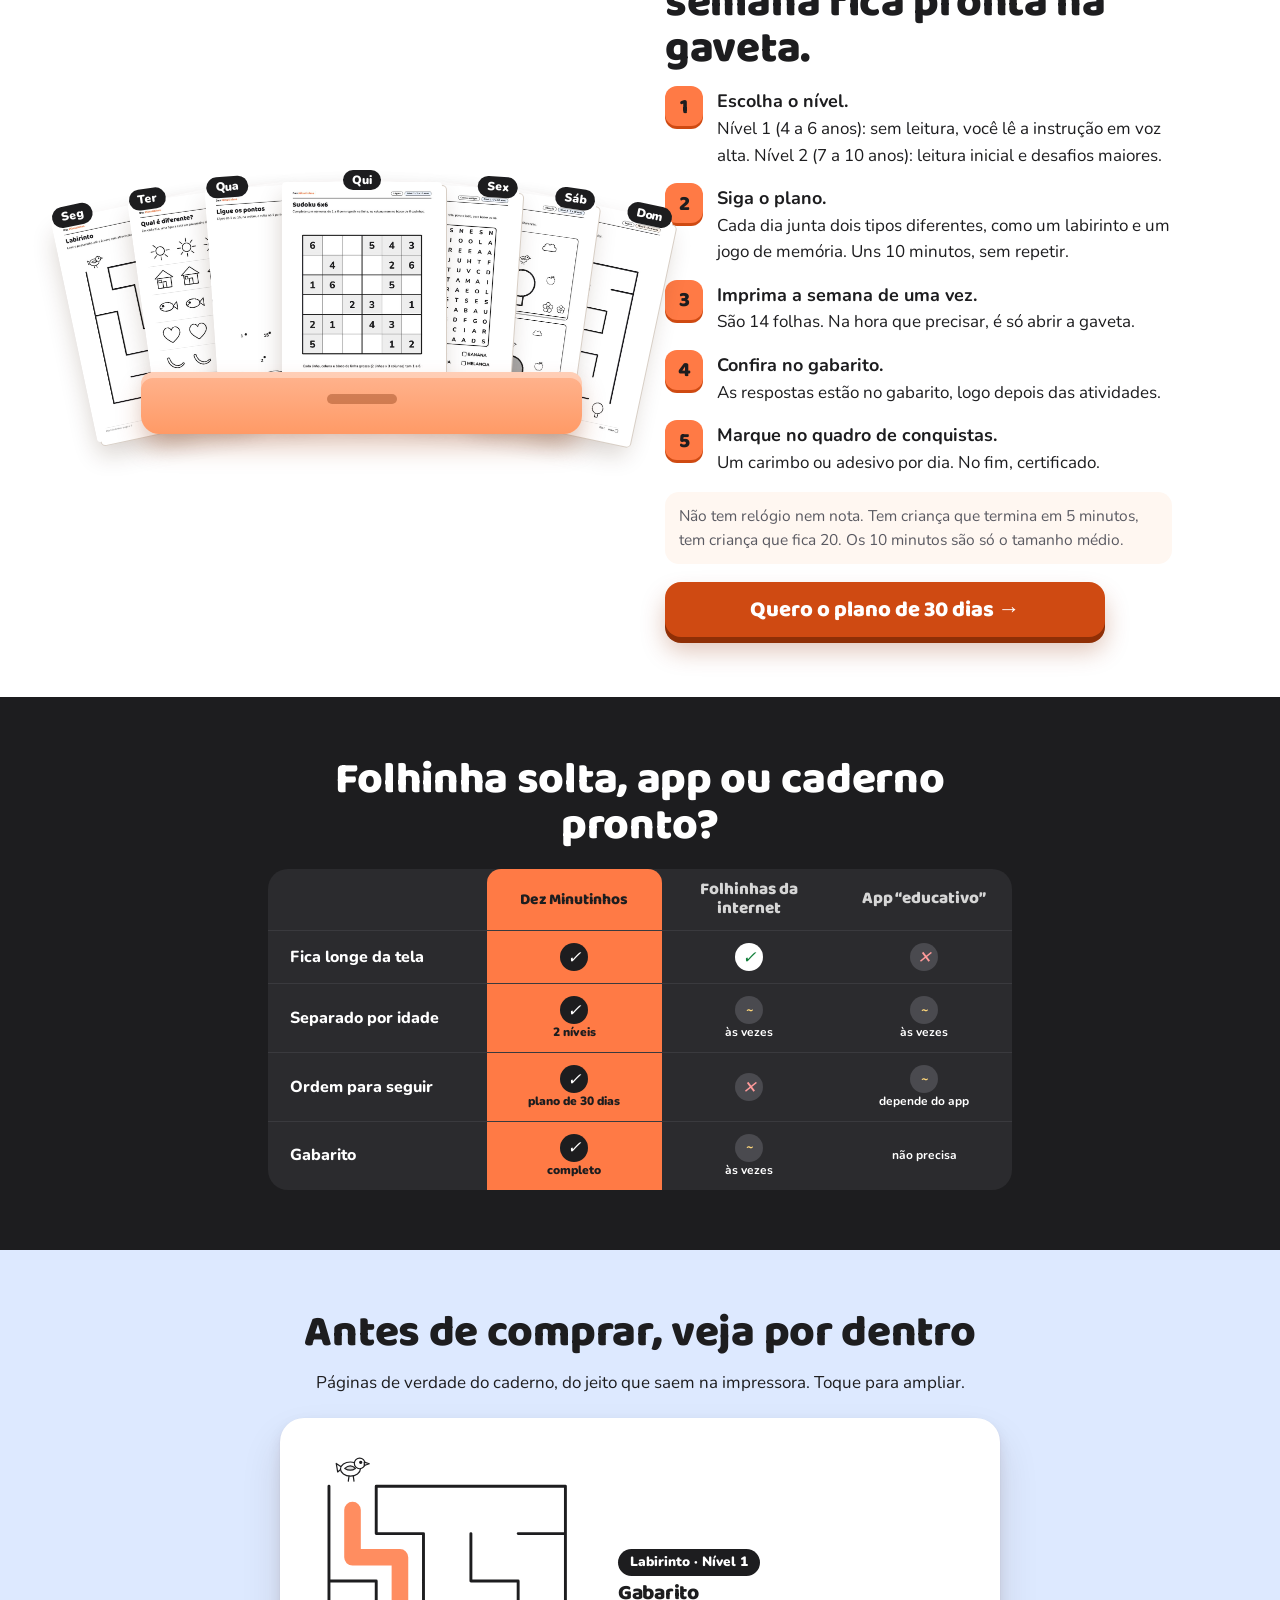
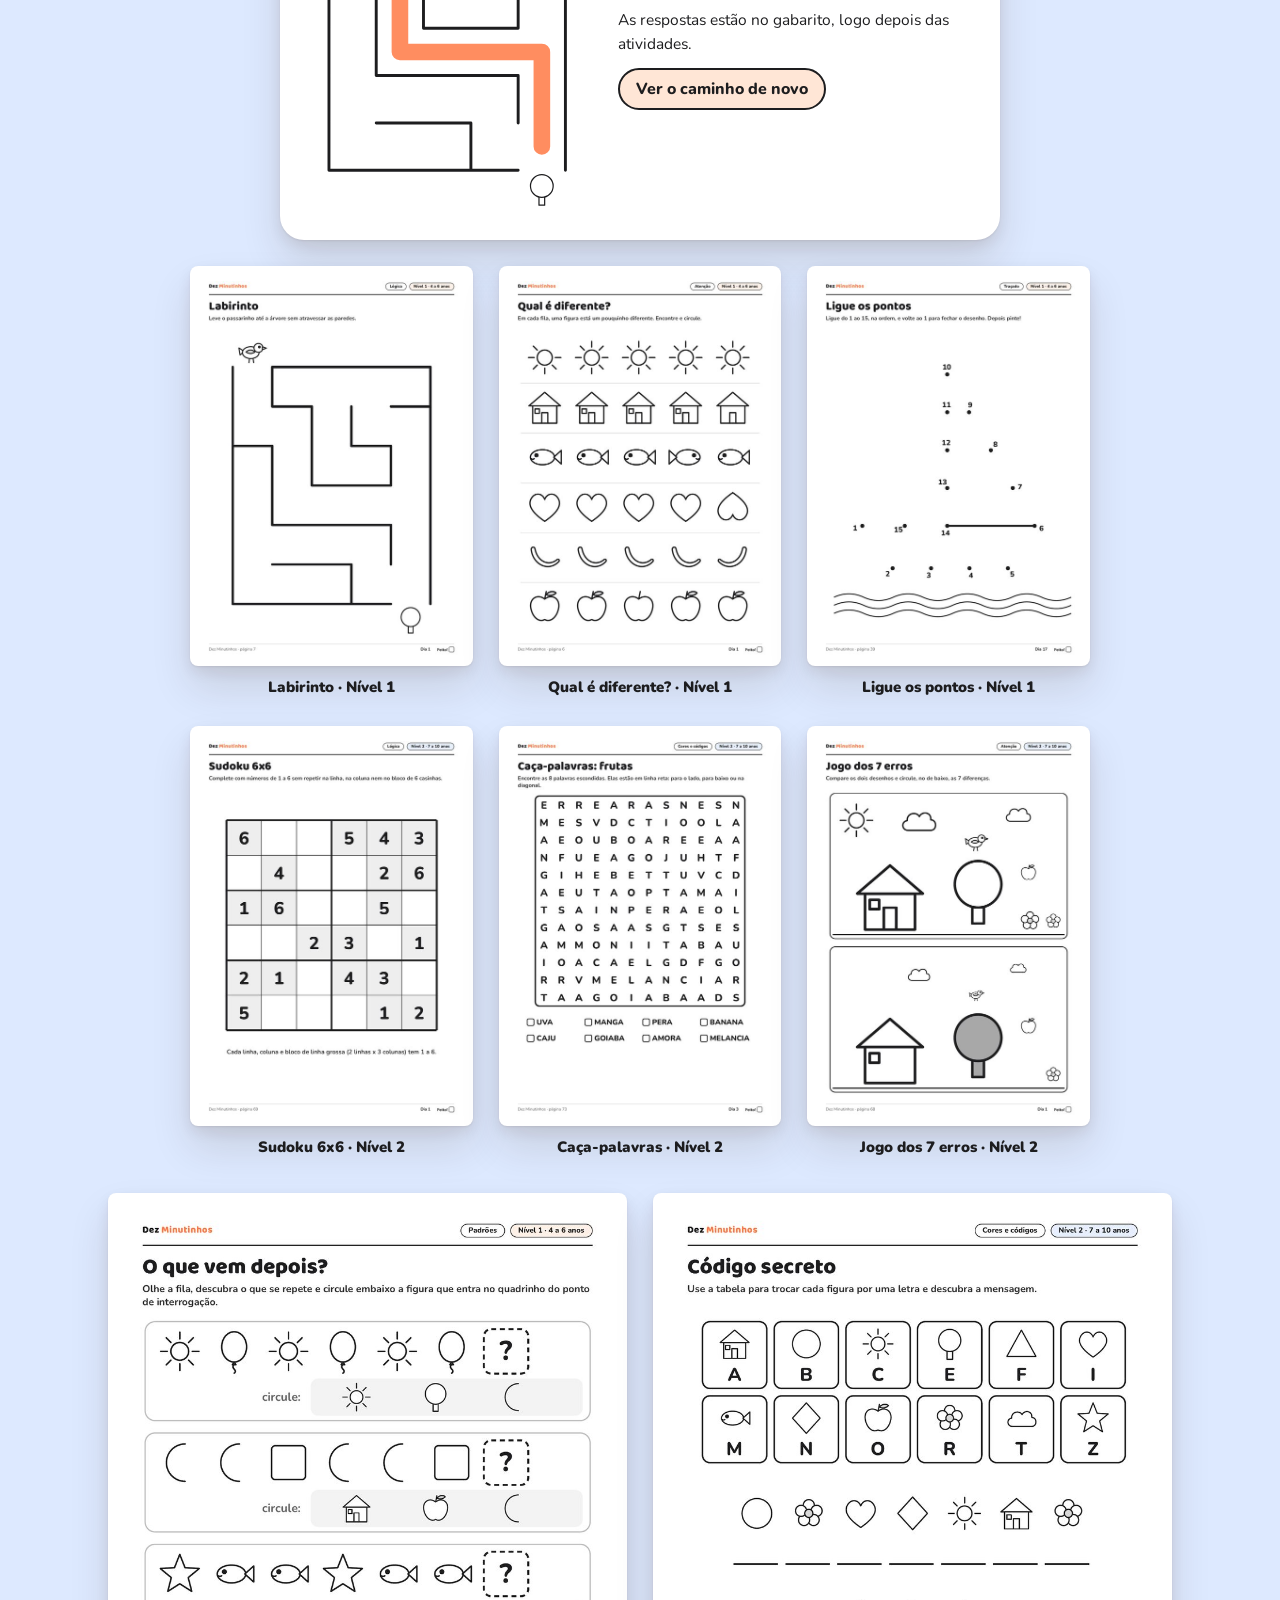
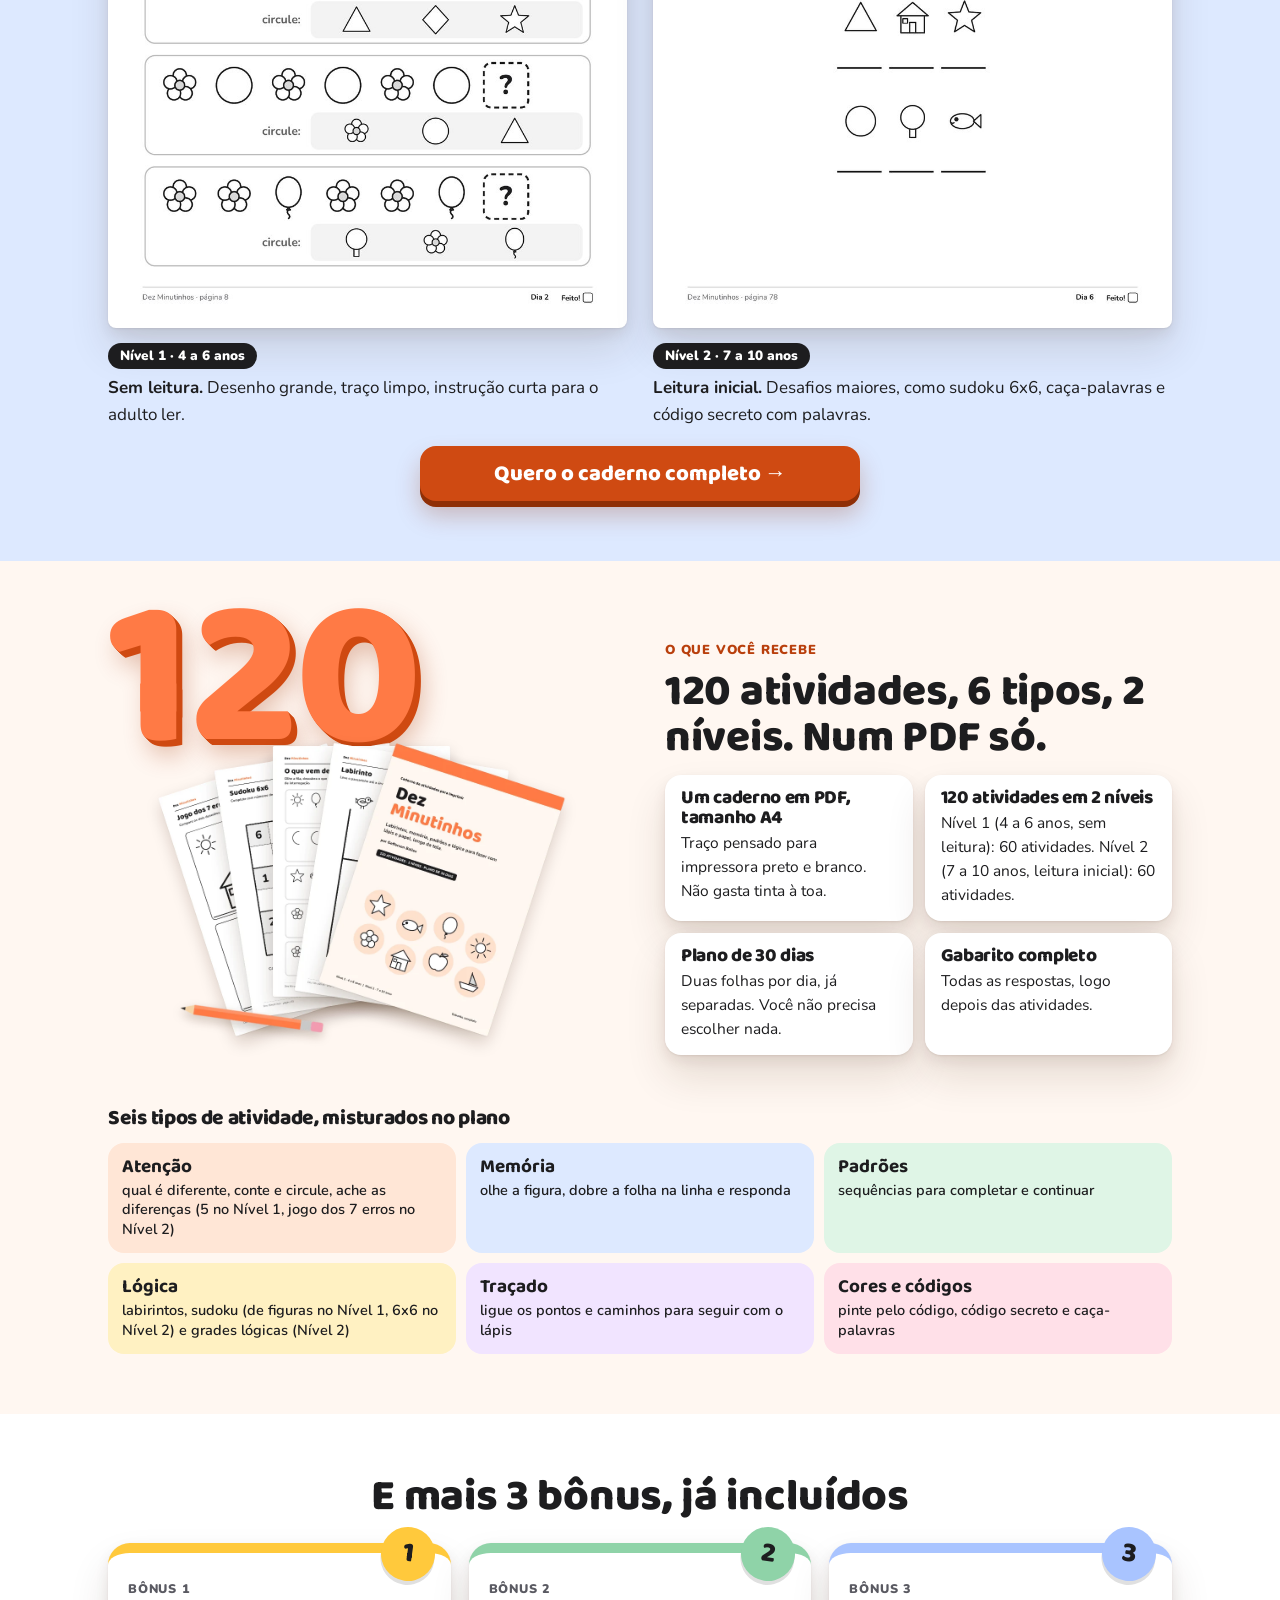
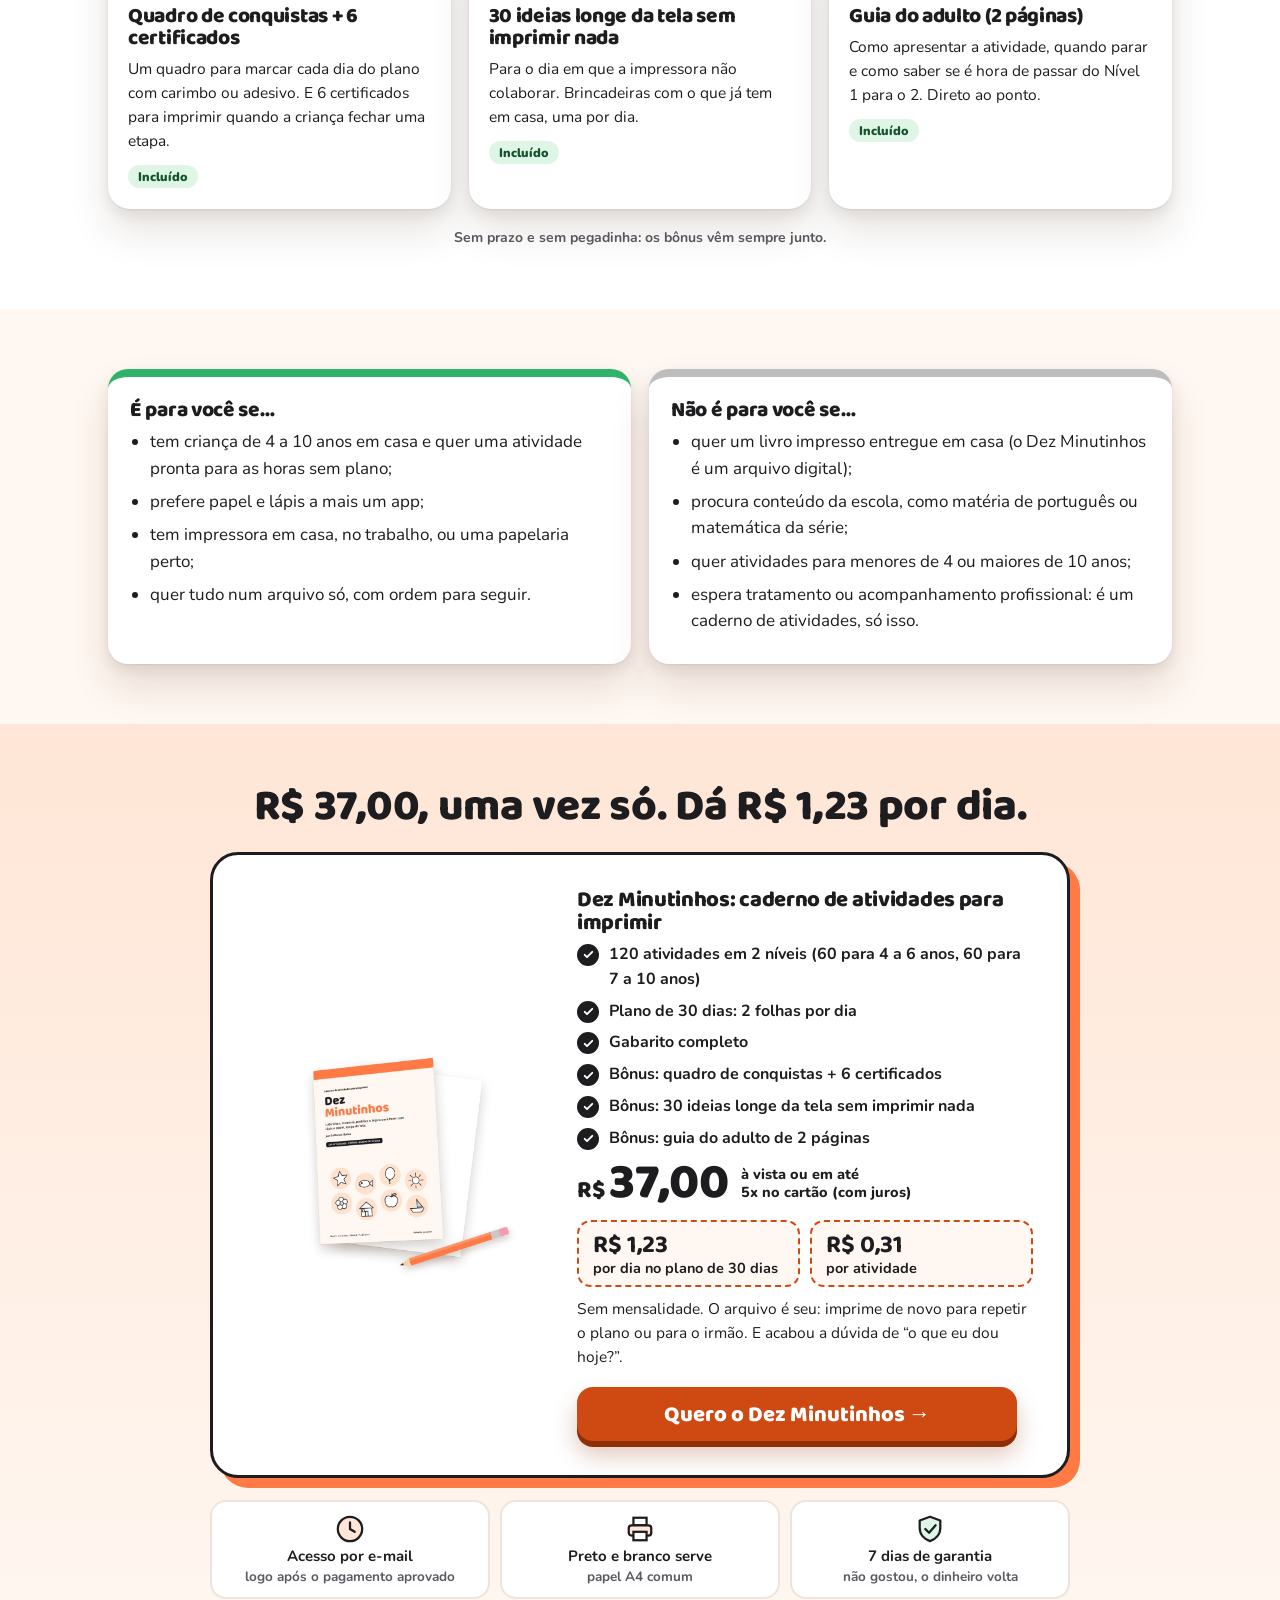
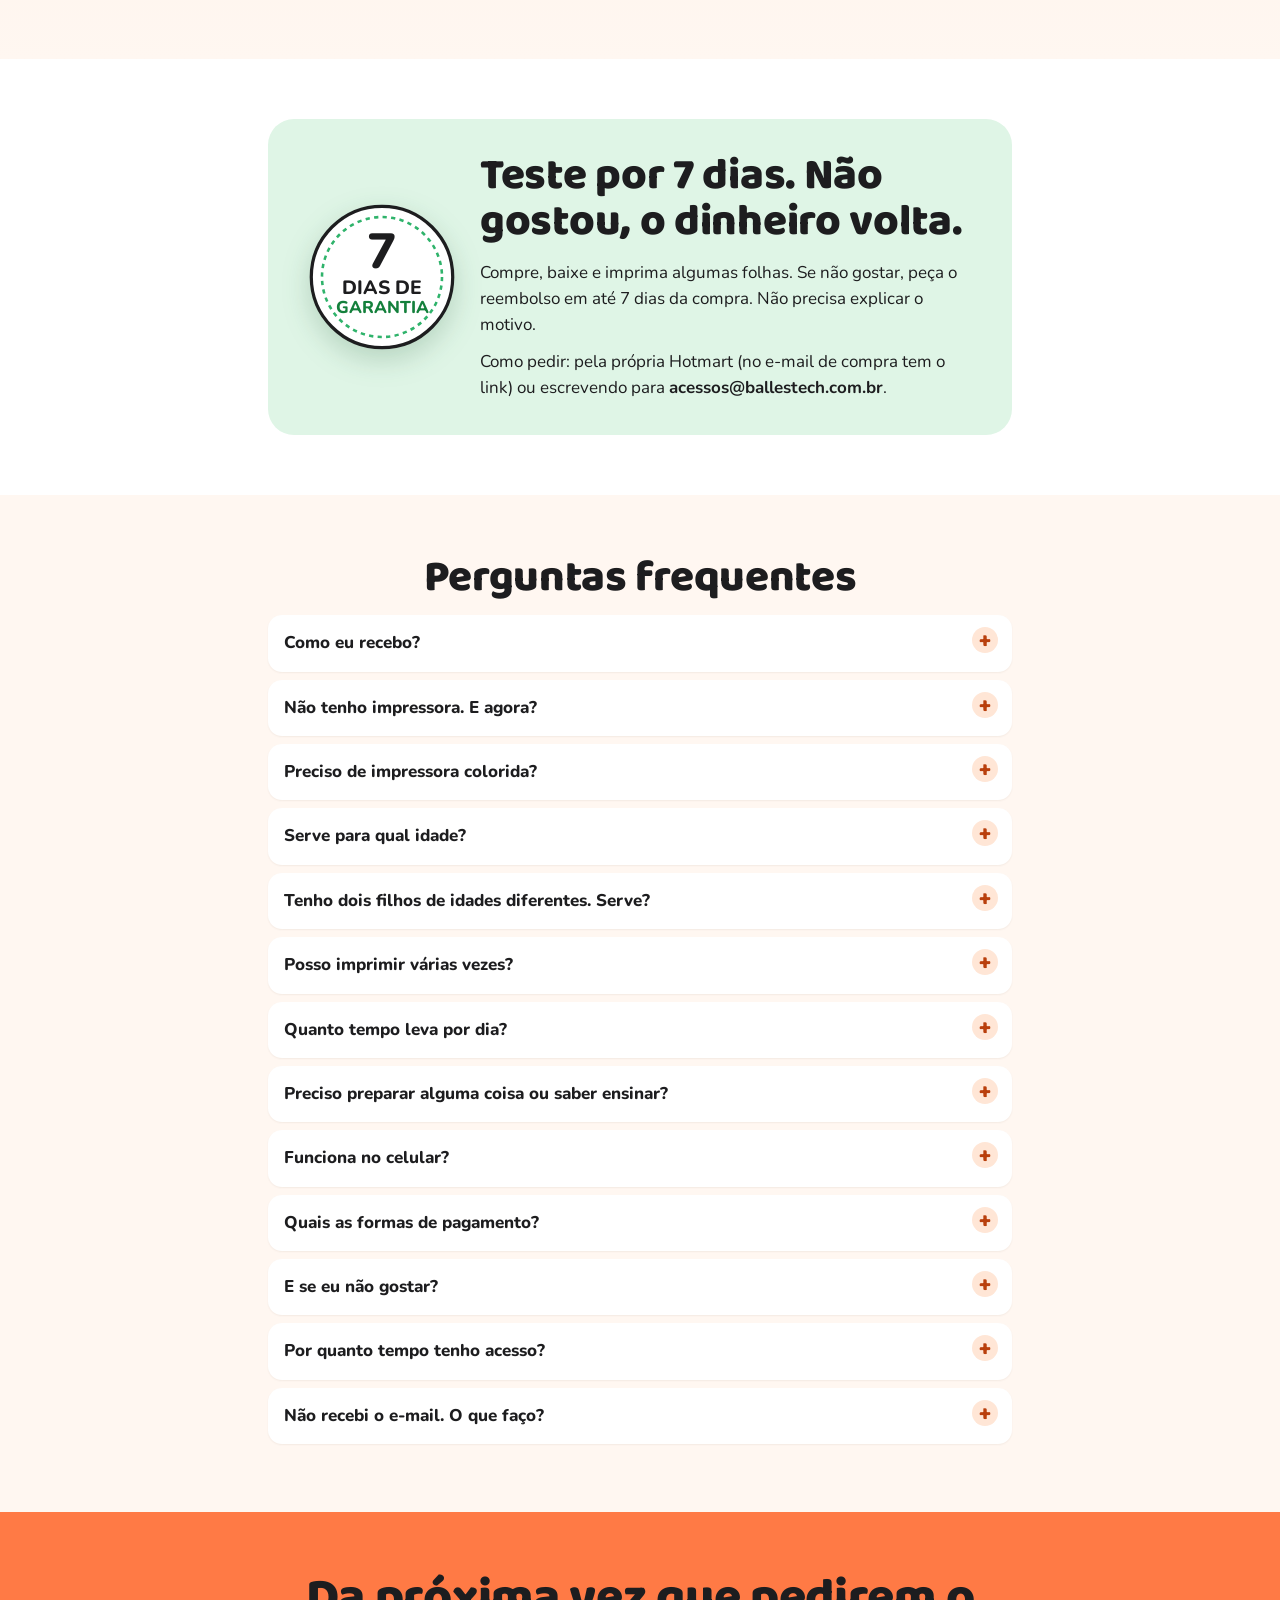
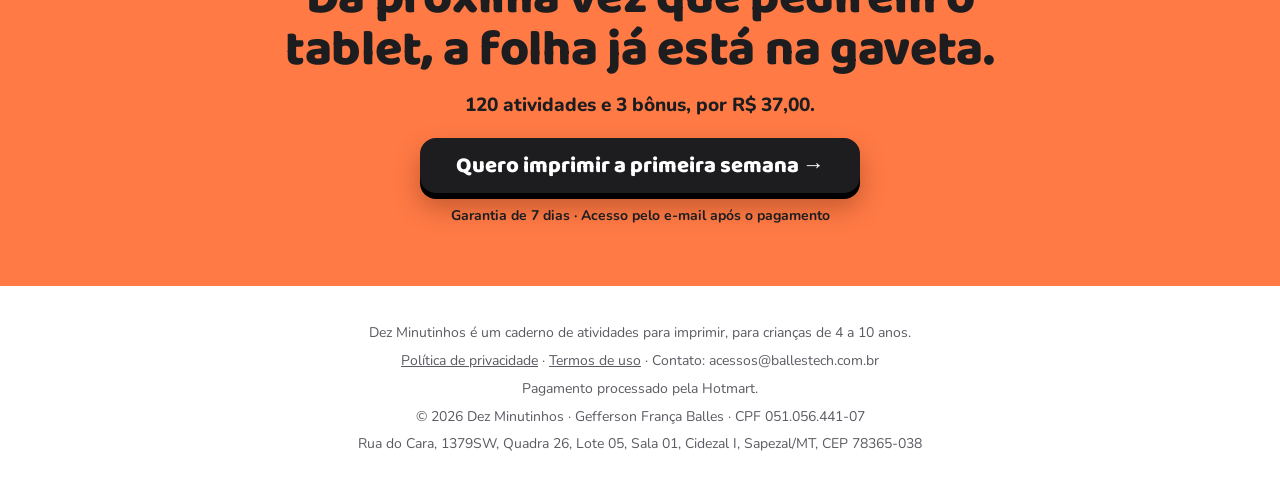
==== commit 9f1f9245: "Portão M: material do Dez Minutinhos aprovado pelo dono; página republicada com mídia do PDF final C" ====
--- a/publicado/dez-minutinhos/index.html
+++ b/publicado/dez-minutinhos/index.html
@@ -13,7 +13,19 @@
 <link rel="preload" href="fontes/Baloo2.woff2" as="font" type="font/woff2" crossorigin>
 <link rel="preload" href="fontes/Nunito.woff2" as="font" type="font/woff2" crossorigin>
 <link rel="preload" href="img/heroi.webp" as="image" type="image/webp">
-<!-- PIXEL META -->
+<!-- Meta Pixel: Pixel Oferta Dez Minutinhos -->
+<script>
+!function(f,b,e,v,n,t,s){if(f.fbq)return;n=f.fbq=function(){n.callMethod?
+n.callMethod.apply(n,arguments):n.queue.push(arguments)};if(!f._fbq)f._fbq=n;
+n.push=n;n.loaded=!0;n.version='2.0';n.queue=[];t=b.createElement(e);t.async=!0;
+t.src=v;s=b.getElementsByTagName(e)[0];s.parentNode.insertBefore(t,s)}(window,
+document,'script','https://connect.facebook.net/en_US/fbevents.js');
+fbq('init','2360537971467958');fbq('track','PageView');
+document.addEventListener('click',function(e){var a=e.target.closest&&e.target.closest('a[href*="pay.hotmart.com"]');
+if(a)fbq('track','InitiateCheckout',{value:37.00,currency:'BRL',content_name:'Dez Minutinhos'});});
+</script>
+<noscript><img height="1" width="1" style="display:none" src="https://www.facebook.com/tr?id=2360537971467958&ev=PageView&noscript=1"/></noscript>
+<!-- /Meta Pixel -->
 <style>
 @font-face{font-family:'Baloo 2';font-weight:400 800;font-display:swap;src:url('fontes/Baloo2.woff2') format('woff2')}
 @font-face{font-family:'Nunito';font-weight:200 1000;font-display:swap;src:url('fontes/Nunito.woff2') format('woff2')}
@@ -274,7 +286,7 @@
     </div>
     <div class="compra" id="compra-topo">
       <div class="preco-linha"><div class="valor"><small>R$</small>37,00</div><div class="cond">à vista ou em até<br>5x no cartão (com juros)</div></div>
-      <a class="botao esc" href="https://pay.hotmart.com/I108674571O?off=6huqjuso">Quero as 120 atividades</a>
+      <a class="botao esc" href="https://pay.hotmart.com/I108674571O?checkoutMode=10">Quero as 120 atividades</a>
       <p class="nota"><span>Garantia de 7 dias</span> · <span>Pagamento seguro pela Hotmart</span></p>
     </div>
     <ul class="check">
@@ -282,7 +294,7 @@
       <li>2 níveis: 4 a 6 anos (não precisa ler) e 7 a 10 anos</li>
       <li>Plano de 30 dias: cada dia já diz quais folhas imprimir</li>
       <li>Imprime em preto e branco, papel A4 comum</li>
-      <li>Gabarito no fim, para conferir em segundos</li>
+      <li>Gabarito completo, para conferir em segundos</li>
     </ul>
   </div>
 </header>
@@ -322,11 +334,11 @@
         <li><b>Escolha o nível.</b>Nível 1 (4 a 6 anos): sem leitura, você lê a instrução em voz alta. Nível 2 (7 a 10 anos): leitura inicial e desafios maiores.</li>
         <li><b>Siga o plano.</b>Cada dia junta dois tipos diferentes, como um labirinto e um jogo de memória. Uns 10 minutos, sem repetir.</li>
         <li><b>Imprima a semana de uma vez.</b>São 14 folhas. Na hora que precisar, é só abrir a gaveta.</li>
-        <li><b>Confira no gabarito.</b>As respostas estão no fim do arquivo.</li>
+        <li><b>Confira no gabarito.</b>As respostas estão no gabarito, logo depois das atividades.</li>
         <li><b>Marque no quadro de conquistas.</b>Um carimbo ou adesivo por dia. No fim, certificado.</li>
       </ol>
       <p class="obs">Não tem relógio nem nota. Tem criança que termina em 5 minutos, tem criança que fica 20. Os 10 minutos são só o tamanho médio.</p>
-      <a class="botao" href="https://pay.hotmart.com/I108674571O?off=6huqjuso">Quero o plano de 30 dias</a>
+      <a class="botao" href="https://pay.hotmart.com/I108674571O?checkoutMode=10">Quero o plano de 30 dias</a>
     </div>
   </div>
 </section>
@@ -349,11 +361,11 @@
     <h2 class="centro">Antes de comprar, veja por dentro</h2>
     <p class="centro">Páginas de verdade do caderno, do jeito que saem na impressora. Toque para ampliar.</p>
     <div class="lab rev" id="lab">
-      <svg viewBox="14 0 154 222" role="img" aria-label="Labirinto do Nível 1 com o caminho do gabarito"><path class="sol" d="M31.7,23L31.7,34.9 L71.2,34.9 L71.2,54.7 L31.7,54.7 L31.7,94.2 L51.4,94.2 L51.4,133.8 L71.2,133.8 L71.2,114 L91,114 L91,153.6 L71.2,153.6 L71.2,173.3 L31.7,173.3 L31.7,193.1 L110.8,193.1 L110.8,173.3 L150.3,173.3 L150.3,206" pathLength="1" fill="none" stroke="#ff7a45" stroke-width="6.9" stroke-linejoin="round" stroke-linecap="round"/><path d="M21.8 25L21.8 44.8M21.8 44.8L41.6 44.8M21.8 44.8L21.8 64.6M21.8 64.6L21.8 84.3M21.8 84.3L21.8 104.1M21.8 104.1L41.6 104.1M21.8 104.1L21.8 123.9M21.8 123.9L21.8 143.7M21.8 143.7L21.8 163.4M21.8 163.4L21.8 183.2M21.8 183.2L21.8 203M21.8 203L41.6 203M41.6 25L61.3 25M41.6 44.8L61.3 44.8M41.6 64.6L61.3 64.6M41.6 64.6L41.6 84.3M41.6 84.3L61.3 84.3M41.6 104.1L41.6 123.9M41.6 123.9L41.6 143.7M41.6 143.7L61.3 143.7M41.6 163.4L61.3 163.4M41.6 183.2L61.3 183.2M41.6 203L61.3 203M61.3 25L81.1 25M61.3 64.6L81.1 64.6M61.3 84.3L61.3 104.1M61.3 104.1L81.1 104.1M61.3 104.1L61.3 123.9M61.3 143.7L81.1 143.7M61.3 143.7L61.3 163.4M61.3 183.2L81.1 183.2M61.3 203L81.1 203M81.1 25L100.9 25M81.1 25L81.1 44.8M81.1 44.8L81.1 64.6M81.1 64.6L81.1 84.3M81.1 104.1L100.9 104.1M81.1 123.9L81.1 143.7M81.1 163.4L100.9 163.4M81.1 163.4L81.1 183.2M81.1 183.2L100.9 183.2M81.1 203L100.9 203M100.9 25L120.7 25M100.9 25L100.9 44.8M100.9 44.8L100.9 64.6M100.9 84.3L120.7 84.3M100.9 104.1L100.9 123.9M100.9 123.9L100.9 143.7M100.9 143.7L100.9 163.4M100.9 163.4L120.7 163.4M100.9 203L120.7 203M120.7 25L140.4 25M120.7 44.8L140.4 44.8M120.7 44.8L120.7 64.6M120.7 64.6L120.7 84.3M120.7 84.3L140.4 84.3M120.7 104.1L140.4 104.1M120.7 104.1L120.7 123.9M120.7 123.9L120.7 143.7M120.7 143.7L120.7 163.4M120.7 163.4L140.4 163.4M120.7 183.2L140.4 183.2M120.7 183.2L120.7 203M120.7 203L140.4 203M140.4 25L160.2 25M160.2 25L160.2 44.8M160.2 44.8L160.2 64.6M140.4 64.6L160.2 64.6M160.2 64.6L160.2 84.3M140.4 84.3L140.4 104.1M160.2 84.3L160.2 104.1M160.2 104.1L160.2 123.9M140.4 123.9L140.4 143.7M160.2 123.9L160.2 143.7M140.4 143.7L160.2 143.7M160.2 143.7L160.2 163.4M160.2 163.4L160.2 183.2M160.2 183.2L160.2 203" stroke="#1d1d1f" stroke-width="1.6" stroke-linecap="round"/><g transform="translate(20.67,2.00) scale(0.22)" fill="#fff" stroke="#1d1d1f" stroke-width="3.4" stroke-linejoin="round" stroke-linecap="round"><polygon points="22,52 4,40 8,64"/><ellipse cx="44" cy="56" rx="28" ry="20"/><circle cx="70" cy="40" r="15"/><polygon points="83,36 97,41 83,46" fill="#d9d9d9"/><circle cx="73" cy="37" r="3" fill="#1d1d1f"/><path d="M28 54 Q 44 40 58 54 Q 44 64 28 54 Z" fill="#d9d9d9"/><path d="M40 76 L 38 90 M 52 76 L 54 90" fill="none"/></g><g transform="translate(139.33,204.00) scale(0.22)" fill="#fff" stroke="#1d1d1f" stroke-width="3.4" stroke-linejoin="round" stroke-linecap="round"><rect x="42" y="58" width="16" height="36"/><circle cx="50" cy="40" r="32"/></g></svg>
+      <svg viewBox="14 0 155 227" role="img" aria-label="Labirinto do Nível 1 com o caminho do gabarito"><path class="sol" d="M32.3,39.7 L32.3,69 L61.7,69 L61.7,98.3 L61.7,127.7 L91,127.7 L120.3,127.7 L149.7,127.7 L149.7,157 L149.7,186.3" pathLength="1" fill="none" stroke="#ff7a45" stroke-width="10.3" stroke-linejoin="round" stroke-linecap="round"/><path d="M17.7 25L17.7 54.3M17.7 54.3L17.7 83.7M17.7 83.7L47 83.7M17.7 83.7L17.7 113M17.7 113L17.7 142.3M17.7 142.3L17.7 171.7M17.7 171.7L17.7 201M17.7 201L47 201M47 25L76.3 25M47 25L47 54.3M47 54.3L76.3 54.3M47 83.7L47 113M47 113L47 142.3M47 142.3L76.3 142.3M47 171.7L76.3 171.7M47 201L76.3 201M76.3 25L105.7 25M76.3 54.3L76.3 83.7M76.3 83.7L76.3 113M76.3 113L105.7 113M76.3 142.3L105.7 142.3M76.3 171.7L105.7 171.7M76.3 201L105.7 201M105.7 25L135 25M105.7 54.3L105.7 83.7M105.7 83.7L135 83.7M105.7 113L135 113M105.7 142.3L135 142.3M105.7 171.7L105.7 201M105.7 201L135 201M135 25L164.3 25M164.3 25L164.3 54.3M135 54.3L164.3 54.3M164.3 54.3L164.3 83.7M135 83.7L135 113M164.3 83.7L164.3 113M164.3 113L164.3 142.3M135 142.3L135 171.7M164.3 142.3L164.3 171.7M164.3 171.7L164.3 201" stroke="#1d1d1f" stroke-width="1.8" stroke-linecap="round"/><g transform="translate(21.33,2.00) scale(0.22)" fill="#ffffff" stroke="#1d1d1f" stroke-width="3.4" stroke-linejoin="round" stroke-linecap="round"><polygon points="22,52 4,40 8,64"/><ellipse cx="44" cy="56" rx="28" ry="20"/><circle cx="70" cy="40" r="15"/><polygon points="83,36 97,41 83,46" fill="#d9d9d9"/><circle cx="73" cy="37" r="3" fill="#1d1d1f"/><path d="M28 54 Q 44 40 58 54 Q 44 64 28 54 Z" fill="#d9d9d9"/><path d="M40 76 L 38 90 M 52 76 L 54 90" fill="none"/></g><g transform="translate(138.67,202.00) scale(0.22)" fill="#ffffff" stroke="#1d1d1f" stroke-width="3.4" stroke-linejoin="round" stroke-linecap="round"><rect x="42" y="58" width="16" height="36"/><circle cx="50" cy="40" r="32"/></g></svg>
       <div>
         <span class="tag">Labirinto · Nível 1</span>
         <h3>Gabarito</h3>
-        <p>As respostas estão no fim do arquivo.</p>
+        <p>As respostas estão no gabarito, logo depois das atividades.</p>
         <button class="ver-gab" id="ver-gab" type="button">Ver o caminho de novo</button>
       </div>
     </div>
@@ -368,11 +380,11 @@
     <p class="dica">← arraste para ver as 6 páginas →</p>
     <div class="niveis">
       <div class="rev"><img data-zoom src="img/amostra-nivel1.jpg" width="900" height="1274" alt="Página inteira de uma atividade do Nível 1" loading="lazy">
-        <span class="tag">Nível 1 · 4 a 6 anos</span><p><b>Sem leitura.</b> Desenho grande, traço limpo, instrução em uma linha para o adulto ler.</p></div>
+        <span class="tag">Nível 1 · 4 a 6 anos</span><p><b>Sem leitura.</b> Desenho grande, traço limpo, instrução curta para o adulto ler.</p></div>
       <div class="rev"><img data-zoom src="img/amostra-nivel2.jpg" width="900" height="1274" alt="Página inteira de uma atividade do Nível 2" loading="lazy">
         <span class="tag">Nível 2 · 7 a 10 anos</span><p><b>Leitura inicial.</b> Desafios maiores, como sudoku 6x6, caça-palavras e código secreto com palavras.</p></div>
     </div>
-    <div class="centro"><a class="botao" href="https://pay.hotmart.com/I108674571O?off=6huqjuso">Quero o caderno completo</a></div>
+    <div class="centro"><a class="botao" href="https://pay.hotmart.com/I108674571O?checkoutMode=10">Quero o caderno completo</a></div>
   </div>
 </section>
 
@@ -389,7 +401,7 @@
         <div class="rev"><h3>Um caderno em PDF, tamanho A4</h3><p>Traço pensado para impressora preto e branco. Não gasta tinta à toa.</p></div>
         <div class="rev"><h3>120 atividades em 2 níveis</h3><p>Nível 1 (4 a 6 anos, sem leitura): 60 atividades. Nível 2 (7 a 10 anos, leitura inicial): 60 atividades.</p></div>
         <div class="rev"><h3>Plano de 30 dias</h3><p>Duas folhas por dia, já separadas. Você não precisa escolher nada.</p></div>
-        <div class="rev"><h3>Gabarito completo</h3><p>Todas as respostas no fim do arquivo.</p></div>
+        <div class="rev"><h3>Gabarito completo</h3><p>Todas as respostas, logo depois das atividades.</p></div>
       </div>
     </div>
   </div>
@@ -451,7 +463,7 @@
         <div class="preco-linha"><div class="valor"><small>R$</small>37,00</div><div class="cond">à vista ou em até<br>5x no cartão (com juros)</div></div>
         <div class="ancora"><div><b>R$ 1,23</b>por dia no plano de 30 dias</div><div><b>R$ 0,31</b>por atividade</div></div>
         <p class="frase">Sem mensalidade. O arquivo é seu: imprime de novo para repetir o plano ou para o irmão. E acabou a dúvida de “o que eu dou hoje?”.</p>
-        <a class="botao" href="https://pay.hotmart.com/I108674571O?off=6huqjuso">Quero o Dez Minutinhos</a>
+        <a class="botao" href="https://pay.hotmart.com/I108674571O?checkoutMode=10">Quero o Dez Minutinhos</a>
       </div>
     </div>
     <div class="selos">
@@ -487,11 +499,11 @@
     <details><summary>Como eu recebo?</summary><div>Logo depois que o pagamento é aprovado, chega no seu e-mail o link para baixar o arquivo, pela Hotmart. Confira também a caixa de spam e a aba Promoções. Não é produto físico: nada vai pelo correio.</div></details>
     <details><summary>Não tenho impressora. E agora?</summary><div>Dá para imprimir na papelaria ou no trabalho: imprima a semana de uma vez (14 folhas). E o bônus “30 ideias longe da tela” não precisa de impressão nenhuma.</div></details>
     <details><summary>Preciso de impressora colorida?</summary><div>Não. Funciona em preto e branco, em papel A4 comum. As atividades de cores usam o lápis de cor da criança, não a tinta da impressora.</div></details>
-    <details><summary>Serve para qual idade?</summary><div>De 4 a 10 anos, em dois níveis:<ul><li>Nível 1, de 4 a 6 anos: não precisa saber ler. A instrução vem numa linha para o adulto ler.</li><li>Nível 2, de 7 a 10 anos: para quem já lê palavras e frases curtas.</li></ul>Na dúvida, imprima uma folha de cada nível e veja qual cai melhor. O guia do adulto ajuda a decidir quando passar do 1 para o 2.</div></details>
+    <details><summary>Serve para qual idade?</summary><div>De 4 a 10 anos, em dois níveis:<ul><li>Nível 1, de 4 a 6 anos: não precisa saber ler. A instrução é curta, para o adulto ler em voz alta.</li><li>Nível 2, de 7 a 10 anos: para quem já lê palavras e frases curtas.</li></ul>Na dúvida, imprima uma folha de cada nível e veja qual cai melhor. O guia do adulto ajuda a decidir quando passar do 1 para o 2.</div></details>
     <details><summary>Tenho dois filhos de idades diferentes. Serve?</summary><div>Serve. Cada um usa o seu nível, do mesmo arquivo.</div></details>
     <details><summary>Posso imprimir várias vezes?</summary><div>Pode. Imprima quantas vezes quiser, para as crianças da sua família. Só não pode revender nem repassar o arquivo.</div></details>
     <details><summary>Quanto tempo leva por dia?</summary><div>As duas folhas do dia levam mais ou menos 10 minutos. Mas não tem relógio: pode ser menos, pode ser mais, e dá para fazer só uma folha.</div></details>
-    <details><summary>Preciso preparar alguma coisa ou saber ensinar?</summary><div>Não. Cada folha já diz o que fazer. Você só imprime e entrega. O gabarito está no fim.</div></details>
+    <details><summary>Preciso preparar alguma coisa ou saber ensinar?</summary><div>Não. Cada folha já diz o que fazer. Você só imprime e entrega. O gabarito vem logo depois das atividades.</div></details>
     <details><summary>Funciona no celular?</summary><div>Você pode comprar, baixar e abrir o PDF no celular, e mandar imprimir direto de lá ou levar o arquivo à papelaria. As atividades são feitas no papel, com lápis. O caderno não foi feito para usar na tela.</div></details>
     <details><summary>Quais as formas de pagamento?</summary><div>O pagamento é feito no checkout seguro da Hotmart, com as formas que ela oferece na hora da compra (cartão, Pix e outras). À vista sai por R$ 37,00, ou em até 5x no cartão, com os juros da Hotmart mostrados no checkout antes de você confirmar.</div></details>
     <details><summary>E se eu não gostar?</summary><div>Você tem 7 dias de garantia. Peça o reembolso pela Hotmart ou pelo e-mail acessos@ballestech.com.br e receba o valor de volta, sem precisar explicar o motivo.</div></details>
@@ -504,7 +516,7 @@
   <div class="cont estreito">
     <h2 class="rev">Da próxima vez que pedirem o tablet, a folha já está na gaveta.</h2>
     <p class="linha">120 atividades e 3 bônus, por R$&nbsp;37,00.</p>
-    <a class="botao esc" href="https://pay.hotmart.com/I108674571O?off=6huqjuso">Quero imprimir a primeira semana</a>
+    <a class="botao esc" href="https://pay.hotmart.com/I108674571O?checkoutMode=10">Quero imprimir a primeira semana</a>
     <p class="nota"><span>Garantia de 7 dias</span> · <span>Acesso pelo e-mail após o pagamento</span></p>
   </div>
 </section>
@@ -519,7 +531,7 @@
   </div>
 </footer>
 
-<div class="barra" id="barra"><div class="v">R$ 37,00<small>120 atividades + 3 bônus</small></div><a class="botao" href="https://pay.hotmart.com/I108674571O?off=6huqjuso">Quero o caderno</a></div>
+<div class="barra" id="barra"><div class="v">R$ 37,00<small>120 atividades + 3 bônus</small></div><a class="botao" href="https://pay.hotmart.com/I108674571O?checkoutMode=10">Quero o caderno</a></div>
 
 <dialog id="zoom" aria-label="Página ampliada"><img alt=""><button type="button">Fechar ✕</button></dialog>
 
